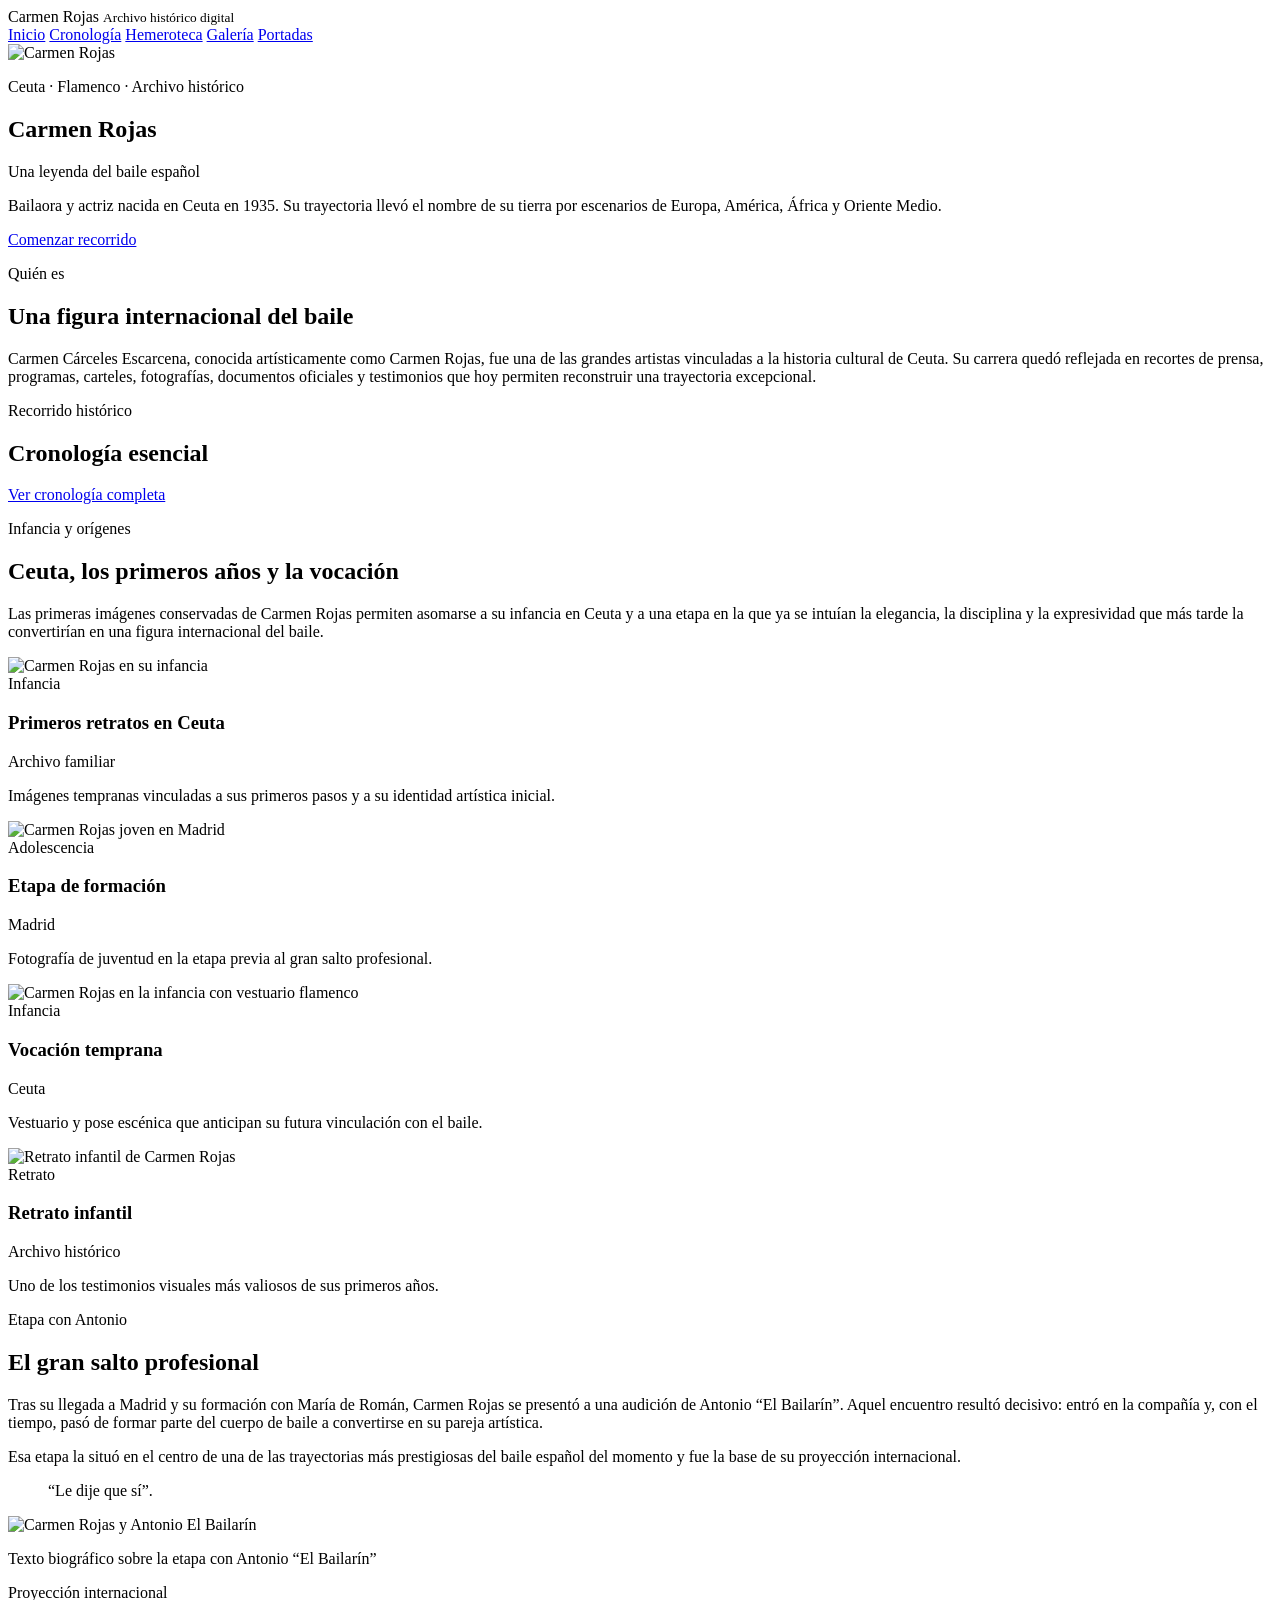
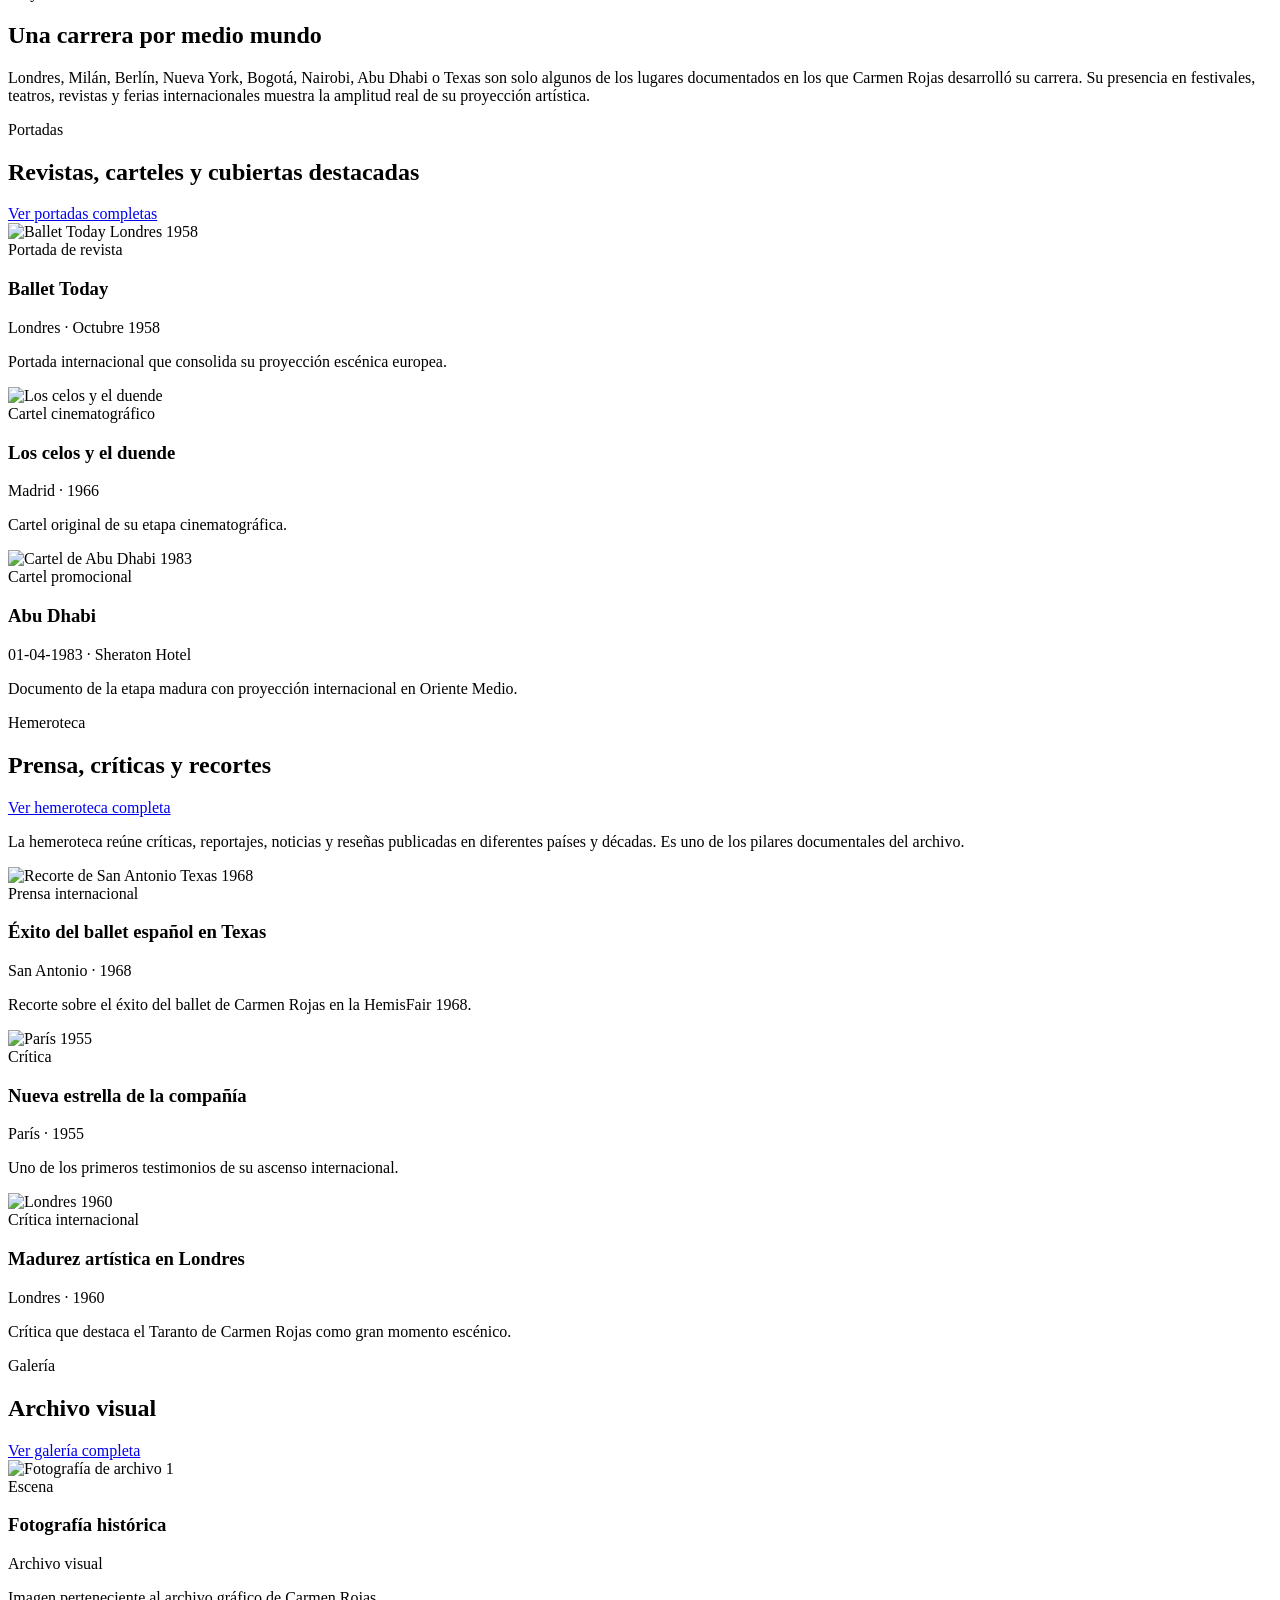
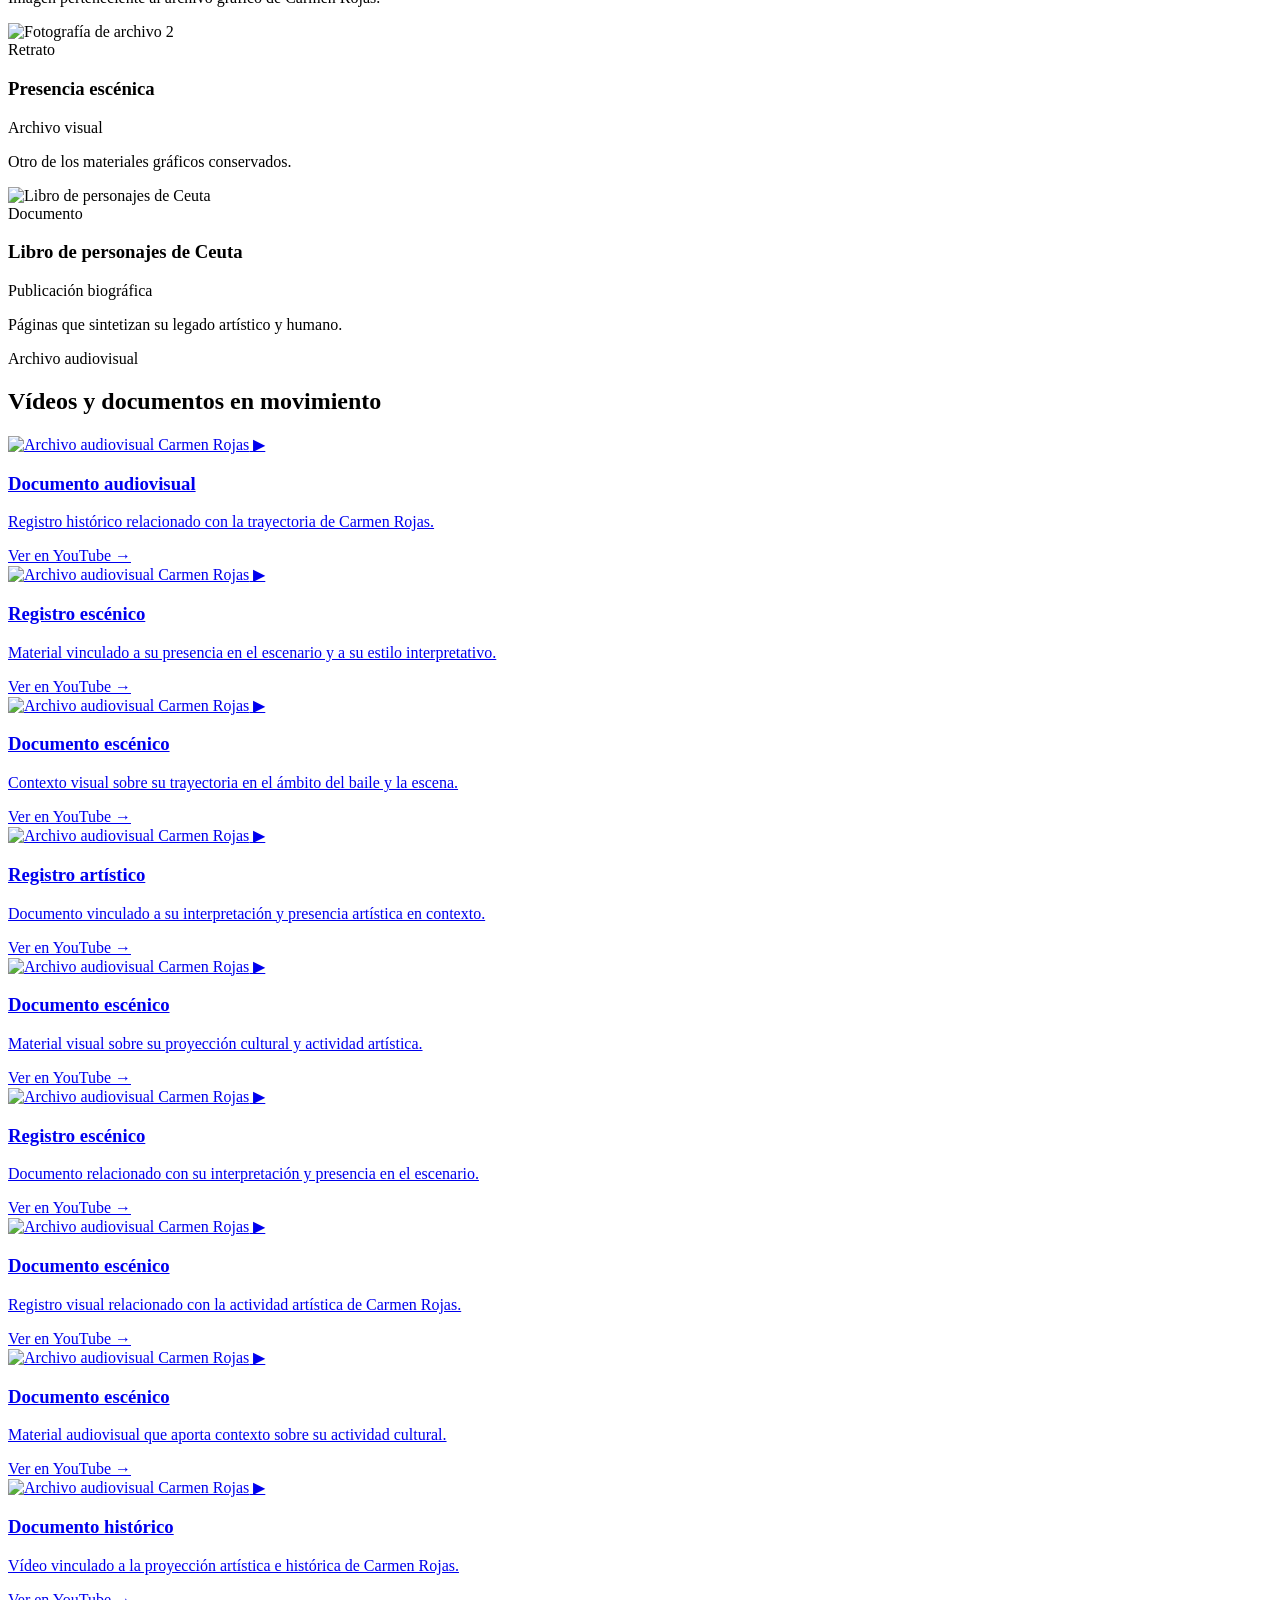
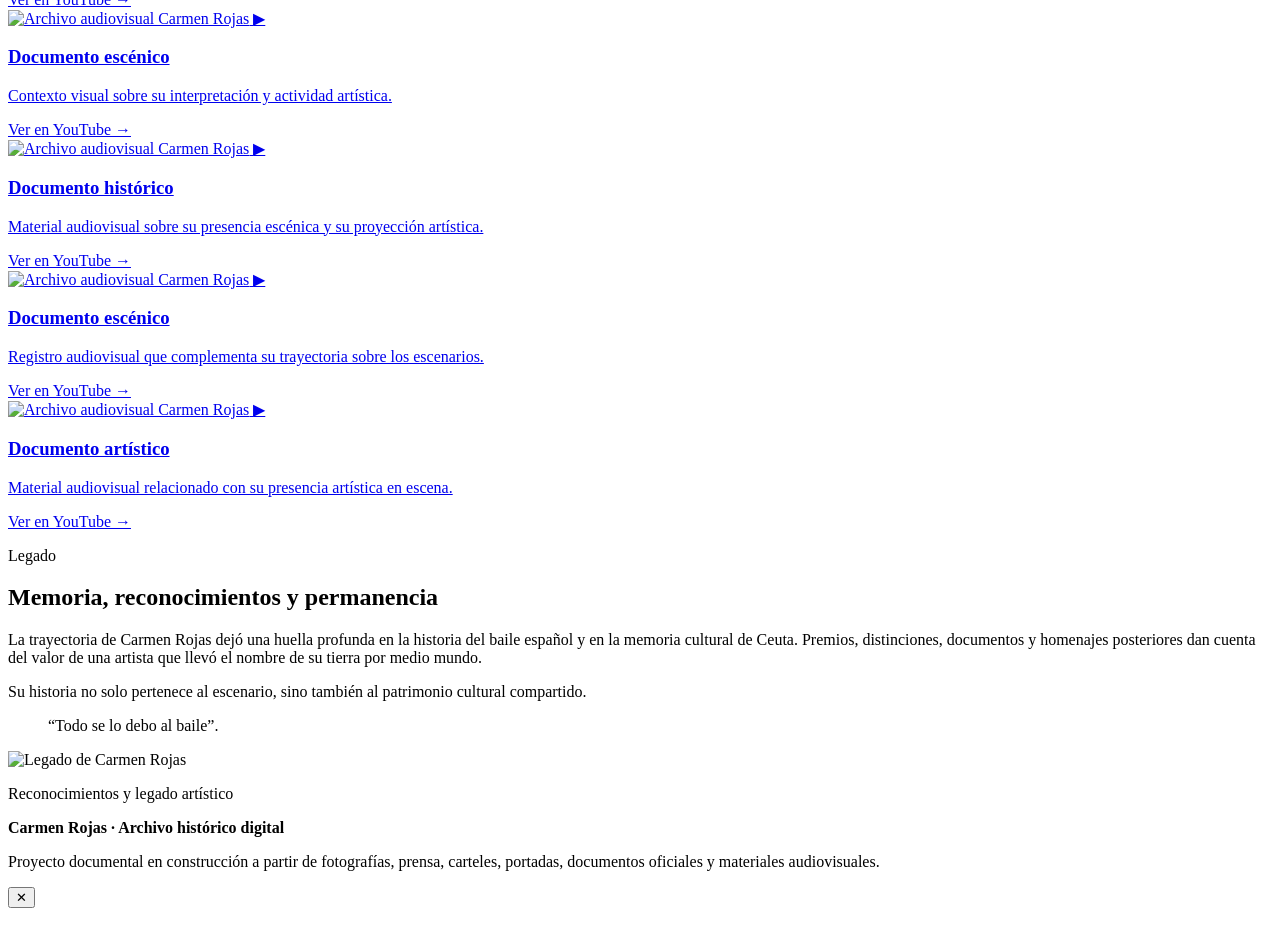
==== index.html @ 38654267 "Add files via upload" ====
<!DOCTYPE html>
<html lang="es">
<head>
  <meta charset="UTF-8" />
  <meta name="viewport" content="width=device-width, initial-scale=1.0" />
  <title>Carmen Rojas | Archivo histórico digital</title>
  <link rel="stylesheet" href="css/styles.css" />
</head>
<body>
  <header class="site-header">
    <div class="topbar">
      <div class="brand">
        Carmen Rojas
        <small>Archivo histórico digital</small>
      </div>

      <nav class="nav">
        <a href="index.html" class="active">Inicio</a>
        <a href="cronologia.html">Cronología</a>
        <a href="hemeroteca.html">Hemeroteca</a>
        <a href="galeria.html">Galería</a>
        <a href="portadas.html">Portadas</a>
      </nav>
    </div>

    <section class="hero">
      <div class="hero-overlay"></div>
      <img class="hero-bg" src="img/portada.jpg" alt="Carmen Rojas" />

      <div class="hero-content">
        <p class="eyebrow">Ceuta · Flamenco · Archivo histórico</p>
        <h1>Carmen Rojas</h1>
        <p class="hero-subtitle">Una leyenda del baile español</p>
        <p class="hero-description">
          Bailaora y actriz nacida en Ceuta en 1935. Su trayectoria llevó el nombre
          de su tierra por escenarios de Europa, América, África y Oriente Medio.
        </p>

        <a href="#introduccion" class="hero-button">Comenzar recorrido</a>
      </div>

      <div class="scroll-indicator">
        <span></span>
      </div>
    </section>
  </header>

  <main>
    <!-- INTRO -->
    <section id="introduccion" class="section reveal">
      <div class="section-narrow intro-center">
        <p class="section-tag">Quién es</p>
        <h2 class="section-title">Una figura internacional del baile</h2>
        <p class="lead">
          Carmen Cárceles Escarcena, conocida artísticamente como Carmen Rojas, fue
          una de las grandes artistas vinculadas a la historia cultural de Ceuta.
          Su carrera quedó reflejada en recortes de prensa, programas, carteles,
          fotografías, documentos oficiales y testimonios que hoy permiten reconstruir
          una trayectoria excepcional.
        </p>
      </div>
    </section>

    <!-- CRONOLOGÍA -->
    <section class="section reveal">
      <div class="section-header">
        <div>
          <p class="section-tag">Recorrido histórico</p>
          <h2 class="section-title">Cronología esencial</h2>
        </div>
        <a class="simple-link" href="cronologia.html">Ver cronología completa</a>
      </div>

      <div id="homeTimeline" class="timeline-home"></div>
    </section>

    <!-- INFANCIA Y ORÍGENES -->
    <section id="infancia" class="section reveal">
      <div class="section-header">
        <div>
          <p class="section-tag">Infancia y orígenes</p>
          <h2 class="section-title">Ceuta, los primeros años y la vocación</h2>
        </div>
      </div>

      <div class="section-narrow">
        <p class="lead">
          Las primeras imágenes conservadas de Carmen Rojas permiten asomarse a su infancia
          en Ceuta y a una etapa en la que ya se intuían la elegancia, la disciplina y la
          expresividad que más tarde la convertirían en una figura internacional del baile.
        </p>
      </div>

      <div class="gallery-grid childhood-grid">
        <article class="gallery-card">
          <div class="gallery-thumb">
            <img src="img/infancia/infancia1.jpg" alt="Carmen Rojas en su infancia" />
          </div>
          <div class="gallery-content">
            <span class="gallery-category">Infancia</span>
            <h3>Primeros retratos en Ceuta</h3>
            <div class="gallery-meta">Archivo familiar</div>
            <p>Imágenes tempranas vinculadas a sus primeros pasos y a su identidad artística inicial.</p>
          </div>
        </article>

        <article class="gallery-card">
          <div class="gallery-thumb">
            <img src="img/infancia/infancia2.jpg" alt="Carmen Rojas joven en Madrid" />
          </div>
          <div class="gallery-content">
            <span class="gallery-category">Adolescencia</span>
            <h3>Etapa de formación</h3>
            <div class="gallery-meta">Madrid</div>
            <p>Fotografía de juventud en la etapa previa al gran salto profesional.</p>
          </div>
        </article>

        <article class="gallery-card">
          <div class="gallery-thumb">
            <img src="img/infancia/infancia3.jpg" alt="Carmen Rojas en la infancia con vestuario flamenco" />
          </div>
          <div class="gallery-content">
            <span class="gallery-category">Infancia</span>
            <h3>Vocación temprana</h3>
            <div class="gallery-meta">Ceuta</div>
            <p>Vestuario y pose escénica que anticipan su futura vinculación con el baile.</p>
          </div>
        </article>

        <article class="gallery-card">
          <div class="gallery-thumb">
            <img src="img/infancia/infancia4.jpg" alt="Retrato infantil de Carmen Rojas" />
          </div>
          <div class="gallery-content">
            <span class="gallery-category">Retrato</span>
            <h3>Retrato infantil</h3>
            <div class="gallery-meta">Archivo histórico</div>
            <p>Uno de los testimonios visuales más valiosos de sus primeros años.</p>
          </div>
        </article>
      </div>
    </section>

    <!-- ETAPA CON ANTONIO -->
    <section id="antonio" class="section reveal">
      <div class="split-layout">
        <div class="text-panel">
          <p class="section-tag">Etapa con Antonio</p>
          <h2 class="section-title">El gran salto profesional</h2>
          <p>
            Tras su llegada a Madrid y su formación con María de Román, Carmen Rojas se presentó
            a una audición de Antonio “El Bailarín”. Aquel encuentro resultó decisivo: entró en la
            compañía y, con el tiempo, pasó de formar parte del cuerpo de baile a convertirse en su
            pareja artística.
          </p>
          <p>
            Esa etapa la situó en el centro de una de las trayectorias más prestigiosas del baile
            español del momento y fue la base de su proyección internacional.
          </p>

          <blockquote class="quote-block">
            “Le dije que sí”.
          </blockquote>
        </div>

        <div class="image-panel archive-frame">
          <img src="img/libro/libro-02.jpg" alt="Carmen Rojas y Antonio El Bailarín" />
          <p class="caption">Texto biográfico sobre la etapa con Antonio “El Bailarín”</p>
        </div>
      </div>
    </section>

    <!-- PROYECCIÓN INTERNACIONAL -->
    <section id="internacional" class="section reveal">
      <div class="section-header">
        <div>
          <p class="section-tag">Proyección internacional</p>
          <h2 class="section-title">Una carrera por medio mundo</h2>
        </div>
      </div>

      <div class="section-narrow">
        <p class="lead">
          Londres, Milán, Berlín, Nueva York, Bogotá, Nairobi, Abu Dhabi o Texas son solo algunos
          de los lugares documentados en los que Carmen Rojas desarrolló su carrera. Su presencia
          en festivales, teatros, revistas y ferias internacionales muestra la amplitud real de su
          proyección artística.
        </p>
      </div>

      <div id="homeArchiveGrid" class="archive-grid"></div>
    </section>

    <!-- PORTADAS -->
    <section id="portadas" class="section reveal">
      <div class="section-header">
        <div>
          <p class="section-tag">Portadas</p>
          <h2 class="section-title">Revistas, carteles y cubiertas destacadas</h2>
        </div>
        <a class="simple-link" href="portadas.html">Ver portadas completas</a>
      </div>

      <div class="covers-grid">
        <article class="cover-card">
          <div class="cover-image-wrap">
            <img src="img/portadas/londres-ballet-today-1958.jpg" alt="Ballet Today Londres 1958" />
          </div>
          <div class="cover-content">
            <span class="cover-kicker">Portada de revista</span>
            <h3>Ballet Today</h3>
            <div class="cover-meta">Londres · Octubre 1958</div>
            <p>Portada internacional que consolida su proyección escénica europea.</p>
          </div>
        </article>

        <article class="cover-card">
          <div class="cover-image-wrap">
            <img src="img/portadas/celos-duende-1966.jpg" alt="Los celos y el duende" />
          </div>
          <div class="cover-content">
            <span class="cover-kicker">Cartel cinematográfico</span>
            <h3>Los celos y el duende</h3>
            <div class="cover-meta">Madrid · 1966</div>
            <p>Cartel original de su etapa cinematográfica.</p>
          </div>
        </article>

        <article class="cover-card">
          <div class="cover-image-wrap">
            <img src="img/portadas/abu-dhabi-1983.jpg" alt="Cartel de Abu Dhabi 1983" />
          </div>
          <div class="cover-content">
            <span class="cover-kicker">Cartel promocional</span>
            <h3>Abu Dhabi</h3>
            <div class="cover-meta">01-04-1983 · Sheraton Hotel</div>
            <p>Documento de la etapa madura con proyección internacional en Oriente Medio.</p>
          </div>
        </article>
      </div>
    </section>

    <!-- HEMEROTECA -->
    <section id="hemeroteca" class="section reveal">
      <div class="section-header">
        <div>
          <p class="section-tag">Hemeroteca</p>
          <h2 class="section-title">Prensa, críticas y recortes</h2>
        </div>
        <a class="simple-link" href="hemeroteca.html">Ver hemeroteca completa</a>
      </div>

      <div class="section-narrow">
        <p class="lead">
          La hemeroteca reúne críticas, reportajes, noticias y reseñas publicadas en diferentes
          países y décadas. Es uno de los pilares documentales del archivo.
        </p>
      </div>

      <div class="archive-grid">
        <article class="archive-card">
          <div class="archive-thumb">
            <img src="img/prensa/san-antonio-texas-1968.jpg" alt="Recorte de San Antonio Texas 1968" />
          </div>
          <div class="archive-content">
            <span class="archive-type">Prensa internacional</span>
            <h3>Éxito del ballet español en Texas</h3>
            <div class="archive-meta">San Antonio · 1968</div>
            <p>Recorte sobre el éxito del ballet de Carmen Rojas en la HemisFair 1968.</p>
          </div>
        </article>

        <article class="archive-card">
          <div class="archive-thumb">
            <img src="img/recortes/paris-1955.jpg" alt="París 1955" />
          </div>
          <div class="archive-content">
            <span class="archive-type">Crítica</span>
            <h3>Nueva estrella de la compañía</h3>
            <div class="archive-meta">París · 1955</div>
            <p>Uno de los primeros testimonios de su ascenso internacional.</p>
          </div>
        </article>

        <article class="archive-card">
          <div class="archive-thumb">
            <img src="img/recortes/londres-1960.jpg" alt="Londres 1960" />
          </div>
          <div class="archive-content">
            <span class="archive-type">Crítica internacional</span>
            <h3>Madurez artística en Londres</h3>
            <div class="archive-meta">Londres · 1960</div>
            <p>Crítica que destaca el Taranto de Carmen Rojas como gran momento escénico.</p>
          </div>
        </article>
      </div>
    </section>

    <!-- GALERÍA -->
    <section id="galeria" class="section reveal">
      <div class="section-header">
        <div>
          <p class="section-tag">Galería</p>
          <h2 class="section-title">Archivo visual</h2>
        </div>
        <a class="simple-link" href="galeria.html">Ver galería completa</a>
      </div>

      <div class="gallery-grid">
        <article class="gallery-card">
          <div class="gallery-thumb">
            <img src="img/fotos/foto1.jpg" alt="Fotografía de archivo 1" />
          </div>
          <div class="gallery-content">
            <span class="gallery-category">Escena</span>
            <h3>Fotografía histórica</h3>
            <div class="gallery-meta">Archivo visual</div>
            <p>Imagen perteneciente al archivo gráfico de Carmen Rojas.</p>
          </div>
        </article>

        <article class="gallery-card">
          <div class="gallery-thumb">
            <img src="img/fotos/foto2.jpg" alt="Fotografía de archivo 2" />
          </div>
          <div class="gallery-content">
            <span class="gallery-category">Retrato</span>
            <h3>Presencia escénica</h3>
            <div class="gallery-meta">Archivo visual</div>
            <p>Otro de los materiales gráficos conservados.</p>
          </div>
        </article>

        <article class="gallery-card">
          <div class="gallery-thumb">
            <img src="img/libro/libro-01.jpg" alt="Libro de personajes de Ceuta" />
          </div>
          <div class="gallery-content">
            <span class="gallery-category">Documento</span>
            <h3>Libro de personajes de Ceuta</h3>
            <div class="gallery-meta">Publicación biográfica</div>
            <p>Páginas que sintetizan su legado artístico y humano.</p>
          </div>
        </article>
      </div>
    </section>

    <!-- ARCHIVO AUDIOVISUAL -->
    <section id="audiovisual" class="video-section reveal">
      <div class="section-header video-header">
        <div>
          <p class="section-tag light">Archivo audiovisual</p>
          <h2 class="section-title light">Vídeos y documentos en movimiento</h2>
        </div>
      </div>

      <div class="video-grid">
        <a href="https://youtu.be/_cnVaCyvXAk" target="_blank" class="video-link">
          <div class="video-thumb">
            <img src="https://img.youtube.com/vi/_cnVaCyvXAk/hqdefault.jpg" alt="Archivo audiovisual Carmen Rojas">
            <span class="play">▶</span>
          </div>
          <div class="video-info">
            <h3>Documento audiovisual</h3>
            <p>Registro histórico relacionado con la trayectoria de Carmen Rojas.</p>
            <span class="source">Ver en YouTube →</span>
          </div>
        </a>

        <a href="https://youtu.be/t7AGZFLwGDc" target="_blank" class="video-link">
          <div class="video-thumb">
            <img src="https://img.youtube.com/vi/t7AGZFLwGDc/hqdefault.jpg" alt="Archivo audiovisual Carmen Rojas">
            <span class="play">▶</span>
          </div>
          <div class="video-info">
            <h3>Registro escénico</h3>
            <p>Material vinculado a su presencia en el escenario y a su estilo interpretativo.</p>
            <span class="source">Ver en YouTube →</span>
          </div>
        </a>

        <a href="https://youtu.be/E5sK5vhjmOw" target="_blank" class="video-link">
          <div class="video-thumb">
            <img src="https://img.youtube.com/vi/E5sK5vhjmOw/hqdefault.jpg" alt="Archivo audiovisual Carmen Rojas">
            <span class="play">▶</span>
          </div>
          <div class="video-info">
            <h3>Documento escénico</h3>
            <p>Contexto visual sobre su trayectoria en el ámbito del baile y la escena.</p>
            <span class="source">Ver en YouTube →</span>
          </div>
        </a>

        <a href="https://youtu.be/Ydk8VgCf2Xg" target="_blank" class="video-link">
          <div class="video-thumb">
            <img src="https://img.youtube.com/vi/Ydk8VgCf2Xg/hqdefault.jpg" alt="Archivo audiovisual Carmen Rojas">
            <span class="play">▶</span>
          </div>
          <div class="video-info">
            <h3>Registro artístico</h3>
            <p>Documento vinculado a su interpretación y presencia artística en contexto.</p>
            <span class="source">Ver en YouTube →</span>
          </div>
        </a>

        <a href="https://youtu.be/cCCa6bbnxoI" target="_blank" class="video-link">
          <div class="video-thumb">
            <img src="https://img.youtube.com/vi/cCCa6bbnxoI/hqdefault.jpg" alt="Archivo audiovisual Carmen Rojas">
            <span class="play">▶</span>
          </div>
          <div class="video-info">
            <h3>Documento escénico</h3>
            <p>Material visual sobre su proyección cultural y actividad artística.</p>
            <span class="source">Ver en YouTube →</span>
          </div>
        </a>

        <a href="https://youtu.be/TMuK9d2xfFY" target="_blank" class="video-link">
          <div class="video-thumb">
            <img src="https://img.youtube.com/vi/TMuK9d2xfFY/hqdefault.jpg" alt="Archivo audiovisual Carmen Rojas">
            <span class="play">▶</span>
          </div>
          <div class="video-info">
            <h3>Registro escénico</h3>
            <p>Documento relacionado con su interpretación y presencia en el escenario.</p>
            <span class="source">Ver en YouTube →</span>
          </div>
        </a>

        <a href="https://youtu.be/9Sg1gOwDifU" target="_blank" class="video-link">
          <div class="video-thumb">
            <img src="https://img.youtube.com/vi/9Sg1gOwDifU/hqdefault.jpg" alt="Archivo audiovisual Carmen Rojas">
            <span class="play">▶</span>
          </div>
          <div class="video-info">
            <h3>Documento escénico</h3>
            <p>Registro visual relacionado con la actividad artística de Carmen Rojas.</p>
            <span class="source">Ver en YouTube →</span>
          </div>
        </a>

        <a href="https://youtu.be/277-HGEXNzE" target="_blank" class="video-link">
          <div class="video-thumb">
            <img src="https://img.youtube.com/vi/277-HGEXNzE/hqdefault.jpg" alt="Archivo audiovisual Carmen Rojas">
            <span class="play">▶</span>
          </div>
          <div class="video-info">
            <h3>Documento escénico</h3>
            <p>Material audiovisual que aporta contexto sobre su actividad cultural.</p>
            <span class="source">Ver en YouTube →</span>
          </div>
        </a>

        <a href="https://youtu.be/etLzOL5rRoc" target="_blank" class="video-link">
          <div class="video-thumb">
            <img src="https://img.youtube.com/vi/etLzOL5rRoc/hqdefault.jpg" alt="Archivo audiovisual Carmen Rojas">
            <span class="play">▶</span>
          </div>
          <div class="video-info">
            <h3>Documento histórico</h3>
            <p>Vídeo vinculado a la proyección artística e histórica de Carmen Rojas.</p>
            <span class="source">Ver en YouTube →</span>
          </div>
        </a>

        <a href="https://youtu.be/yZqkJXLyko0" target="_blank" class="video-link">
          <div class="video-thumb">
            <img src="https://img.youtube.com/vi/yZqkJXLyko0/hqdefault.jpg" alt="Archivo audiovisual Carmen Rojas">
            <span class="play">▶</span>
          </div>
          <div class="video-info">
            <h3>Documento escénico</h3>
            <p>Contexto visual sobre su interpretación y actividad artística.</p>
            <span class="source">Ver en YouTube →</span>
          </div>
        </a>

        <a href="https://youtu.be/lppNcNt99vw" target="_blank" class="video-link">
          <div class="video-thumb">
            <img src="https://img.youtube.com/vi/lppNcNt99vw/hqdefault.jpg" alt="Archivo audiovisual Carmen Rojas">
            <span class="play">▶</span>
          </div>
          <div class="video-info">
            <h3>Documento histórico</h3>
            <p>Material audiovisual sobre su presencia escénica y su proyección artística.</p>
            <span class="source">Ver en YouTube →</span>
          </div>
        </a>

        <a href="https://youtu.be/Aqd9EaH1jd0" target="_blank" class="video-link">
          <div class="video-thumb">
            <img src="https://img.youtube.com/vi/Aqd9EaH1jd0/hqdefault.jpg" alt="Archivo audiovisual Carmen Rojas">
            <span class="play">▶</span>
          </div>
          <div class="video-info">
            <h3>Documento escénico</h3>
            <p>Registro audiovisual que complementa su trayectoria sobre los escenarios.</p>
            <span class="source">Ver en YouTube →</span>
          </div>
        </a>

        <a href="https://youtu.be/wNfFL3EuQMs" target="_blank" class="video-link">
          <div class="video-thumb">
            <img src="https://img.youtube.com/vi/wNfFL3EuQMs/hqdefault.jpg" alt="Archivo audiovisual Carmen Rojas">
            <span class="play">▶</span>
          </div>
          <div class="video-info">
            <h3>Documento artístico</h3>
            <p>Material audiovisual relacionado con su presencia artística en escena.</p>
            <span class="source">Ver en YouTube →</span>
          </div>
        </a>
      </div>
    </section>

    <!-- LEGADO -->
    <section id="legado" class="section reveal">
      <div class="split-layout">
        <div class="text-panel">
          <p class="section-tag">Legado</p>
          <h2 class="section-title">Memoria, reconocimientos y permanencia</h2>
          <p>
            La trayectoria de Carmen Rojas dejó una huella profunda en la historia del baile español
            y en la memoria cultural de Ceuta. Premios, distinciones, documentos y homenajes posteriores
            dan cuenta del valor de una artista que llevó el nombre de su tierra por medio mundo.
          </p>
          <p>
            Su historia no solo pertenece al escenario, sino también al patrimonio cultural compartido.
          </p>

          <blockquote class="quote-block">
            “Todo se lo debo al baile”.
          </blockquote>
        </div>

        <div class="image-panel archive-frame">
          <img src="img/libro/libro-04.jpg" alt="Legado de Carmen Rojas" />
          <p class="caption">Reconocimientos y legado artístico</p>
        </div>
      </div>
    </section>
  </main>

  <footer class="site-footer">
    <div class="inner">
      <p><strong>Carmen Rojas · Archivo histórico digital</strong></p>
      <p>
        Proyecto documental en construcción a partir de fotografías, prensa, carteles,
        portadas, documentos oficiales y materiales audiovisuales.
      </p>
    </div>
  </footer>

  <div id="archiveModal" class="modal" aria-hidden="true">
    <button id="modalClose" class="modal-close" aria-label="Cerrar">✕</button>
    <div class="modal-panel">
      <div class="modal-image">
        <img id="modalImg" src="" alt="" />
      </div>
      <div class="modal-info">
        <span id="modalType" class="archive-type"></span>
        <h3 id="modalTitle"></h3>
        <div id="modalMeta" class="meta"></div>
        <p id="modalSummary"></p>
        <p id="modalText"></p>
      </div>
    </div>
  </div>

  <script src="js/data.js"></script>
  <script src="js/main.js"></script>
</body>
</html>
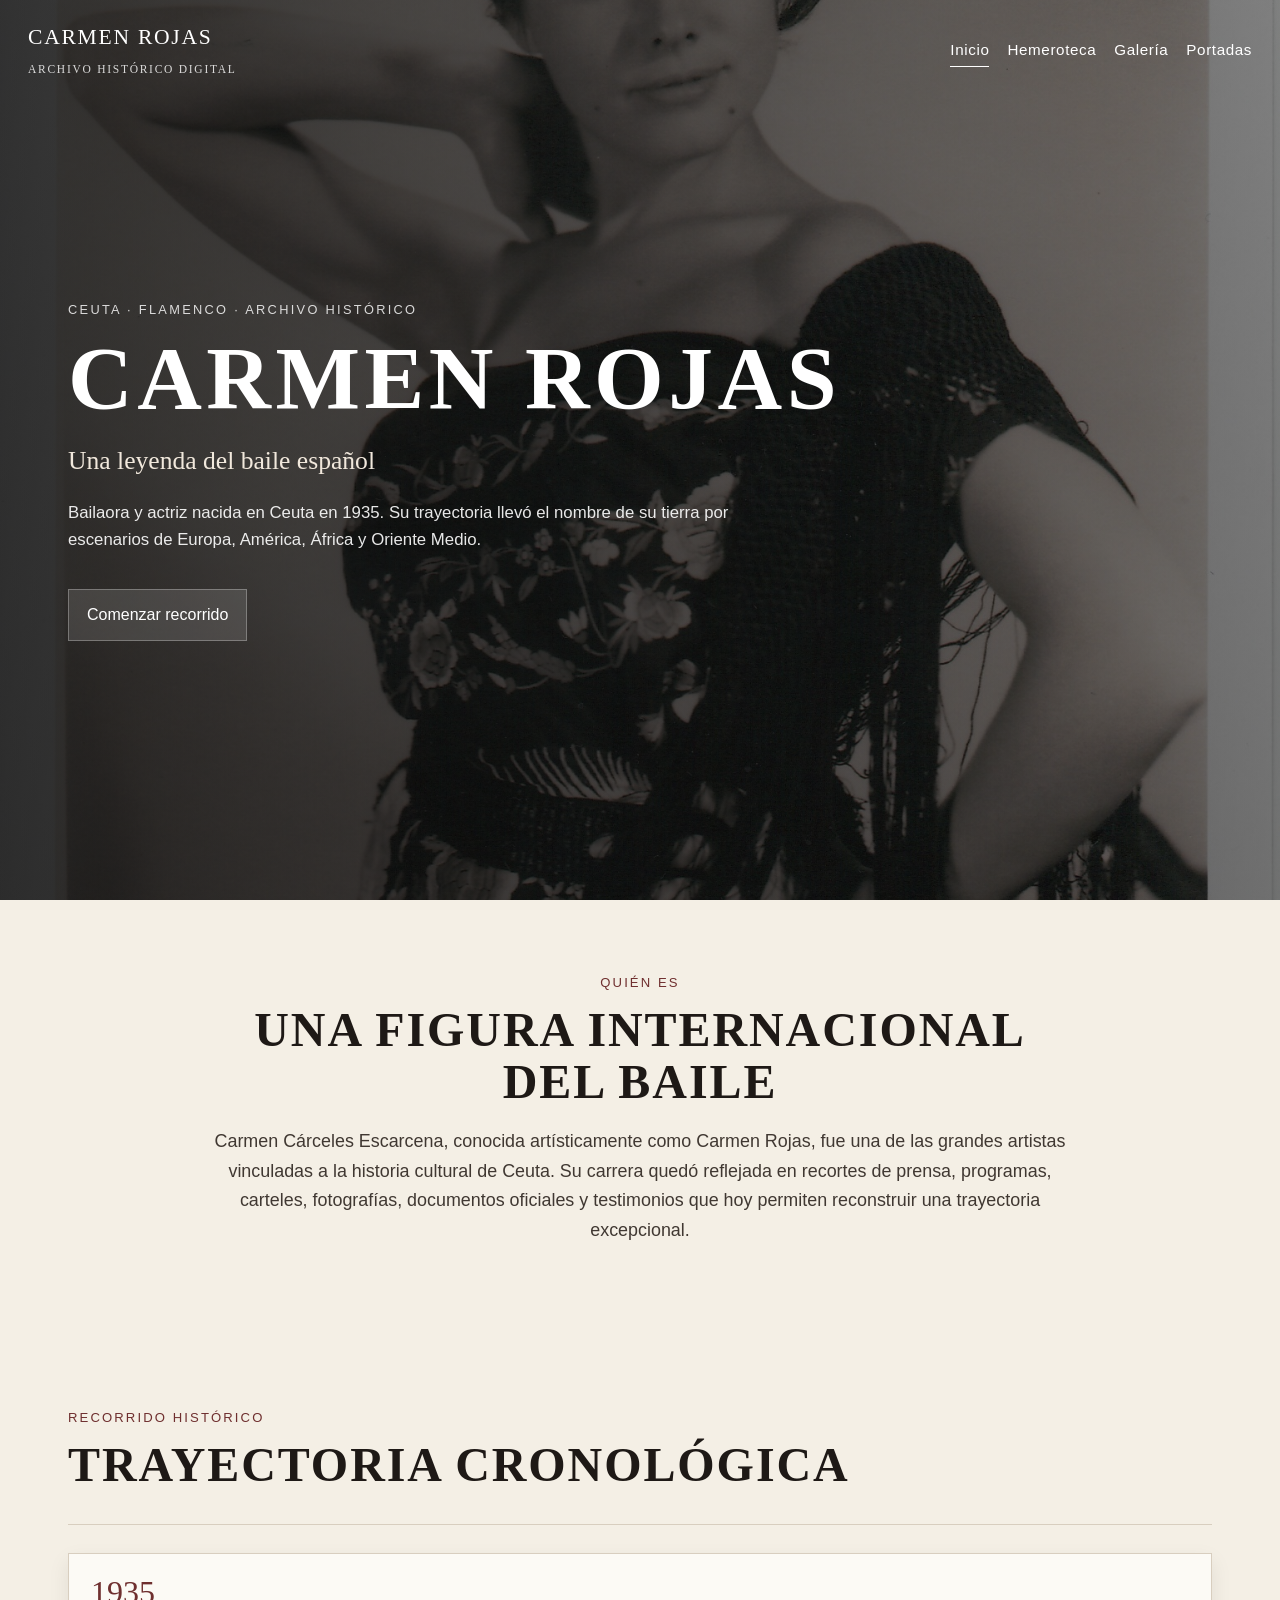
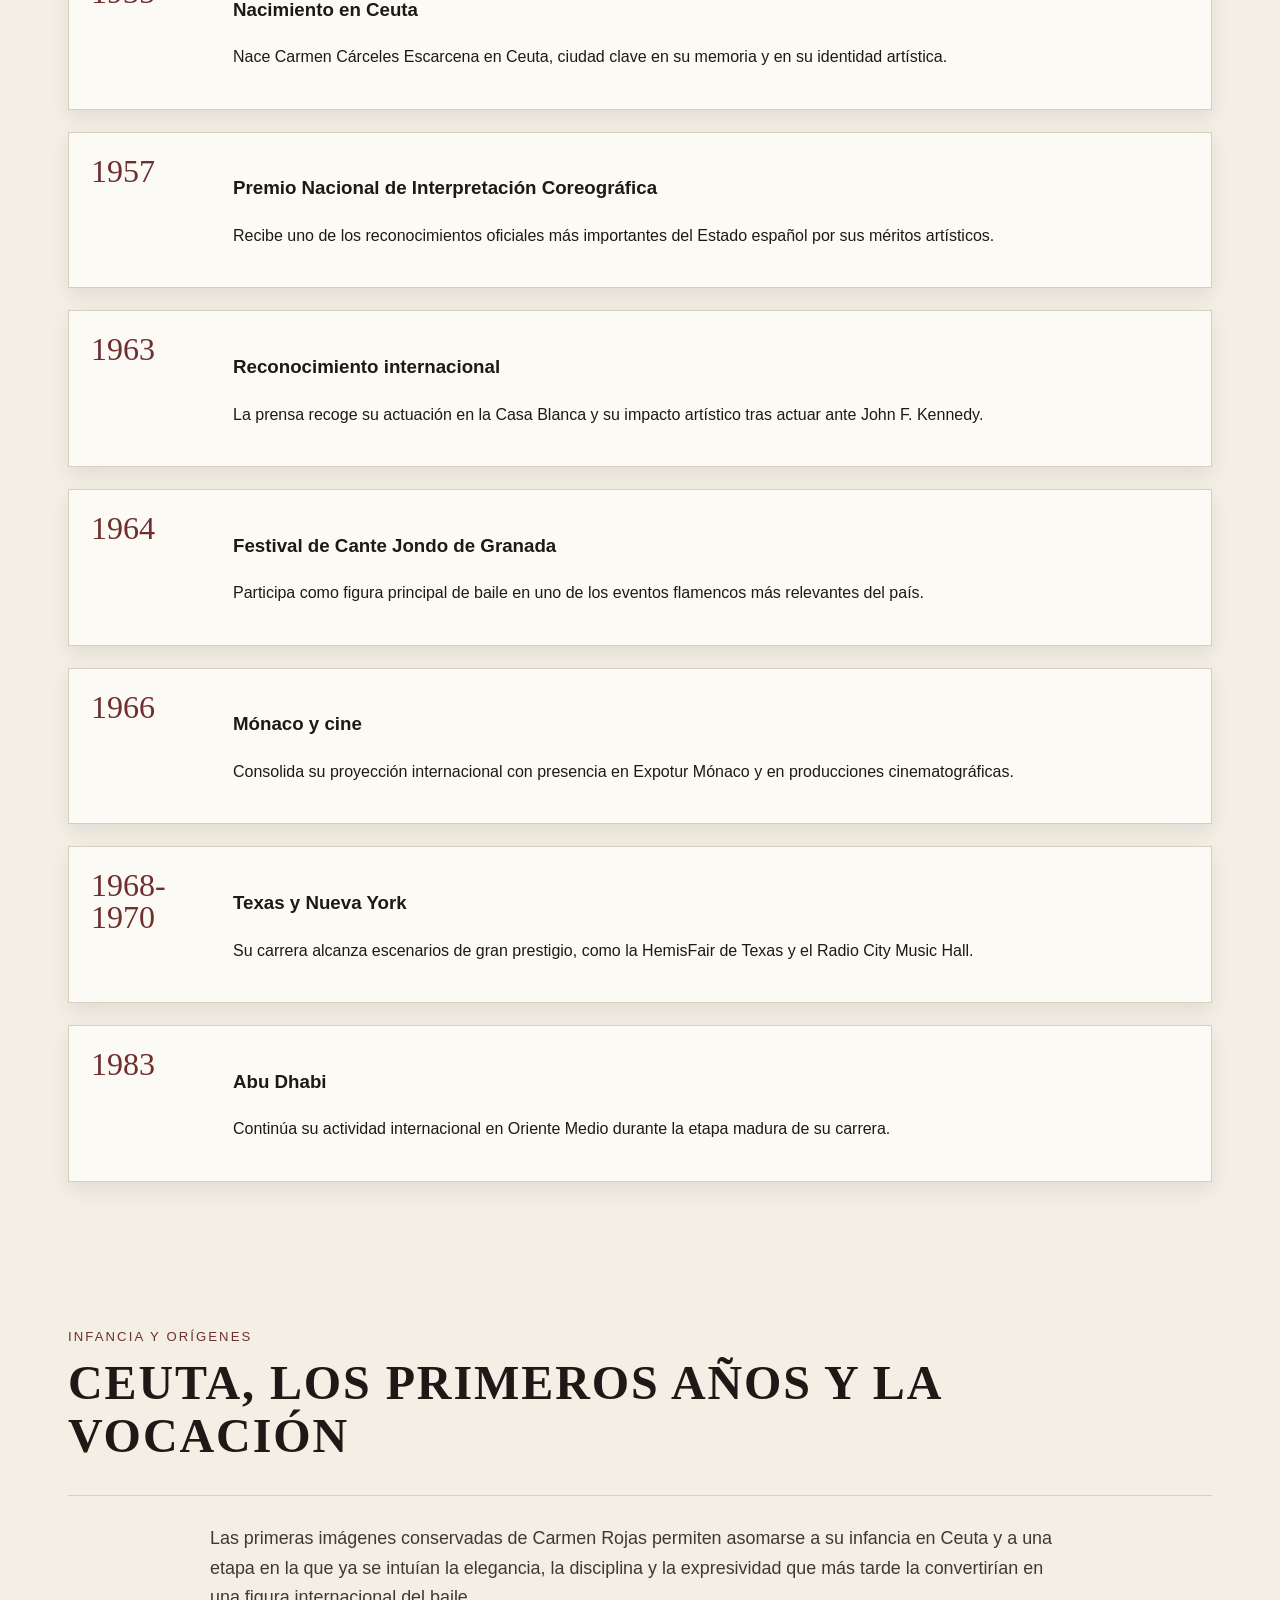
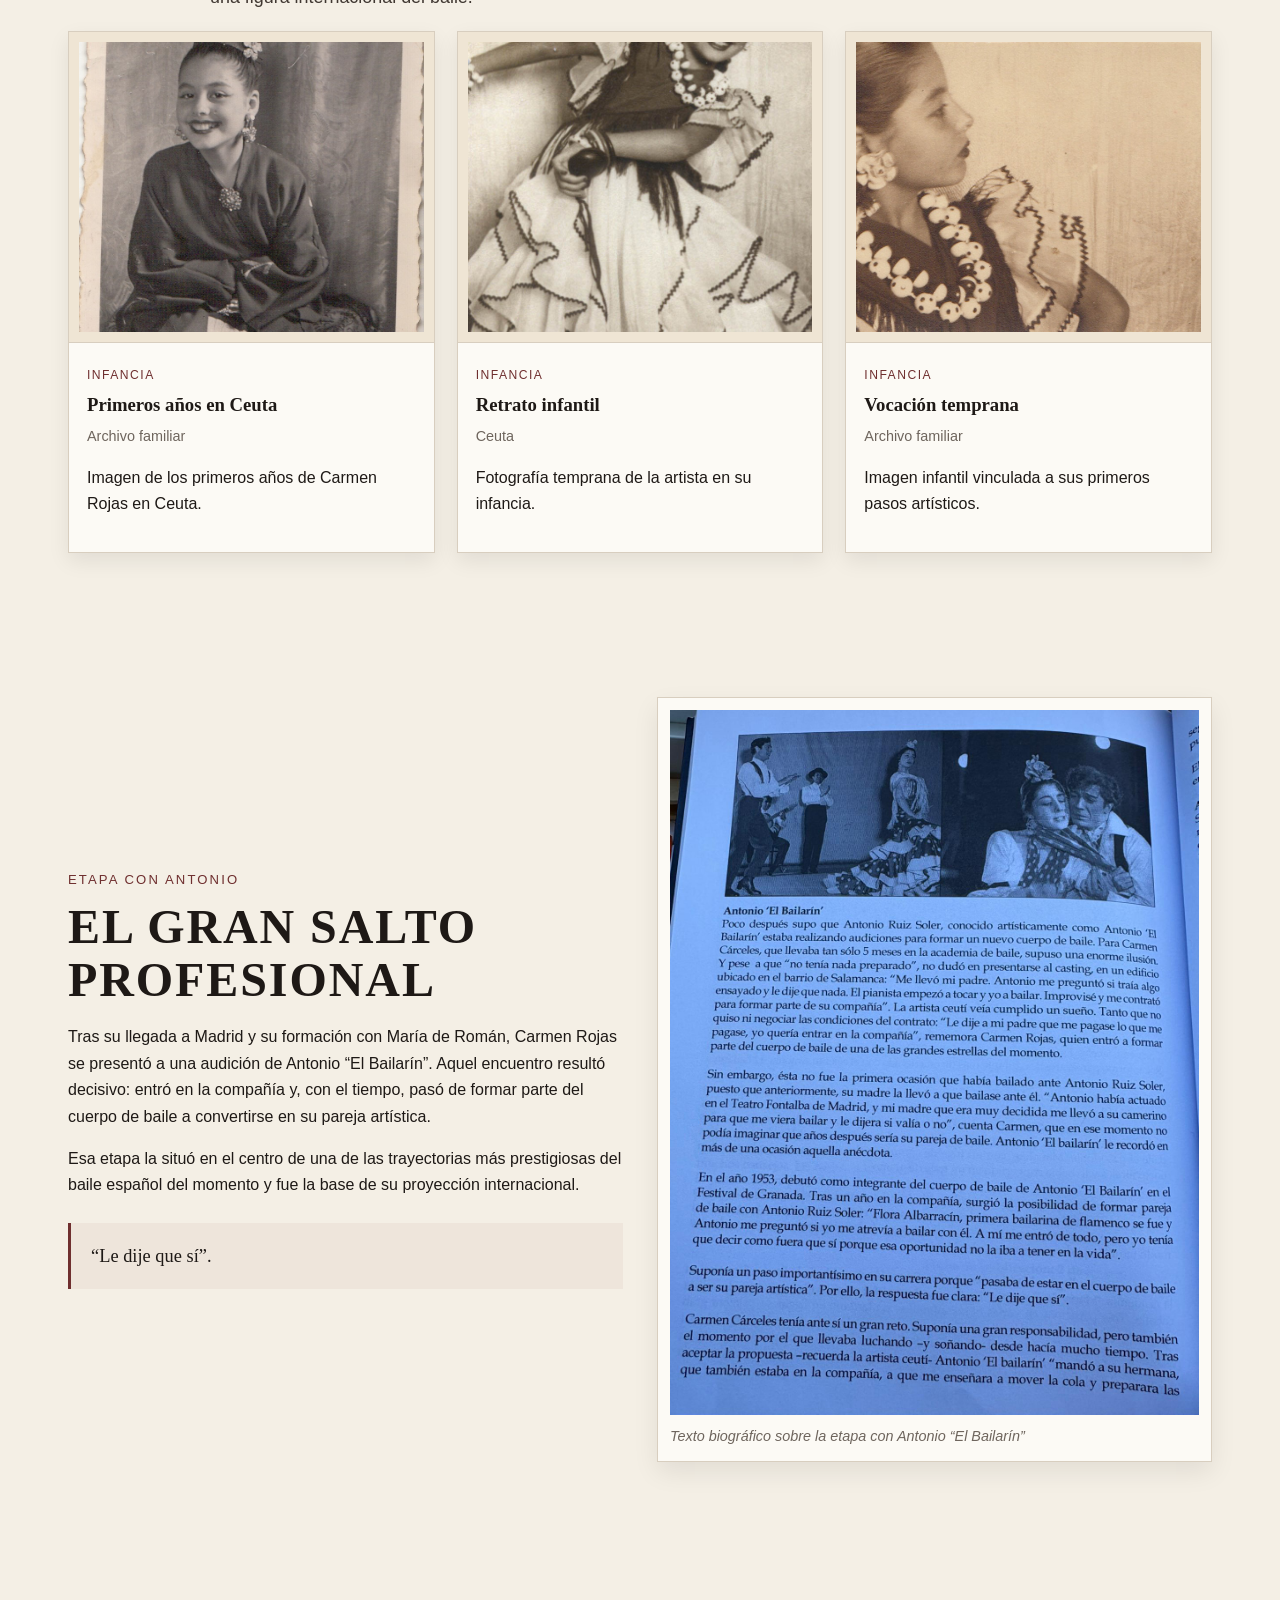
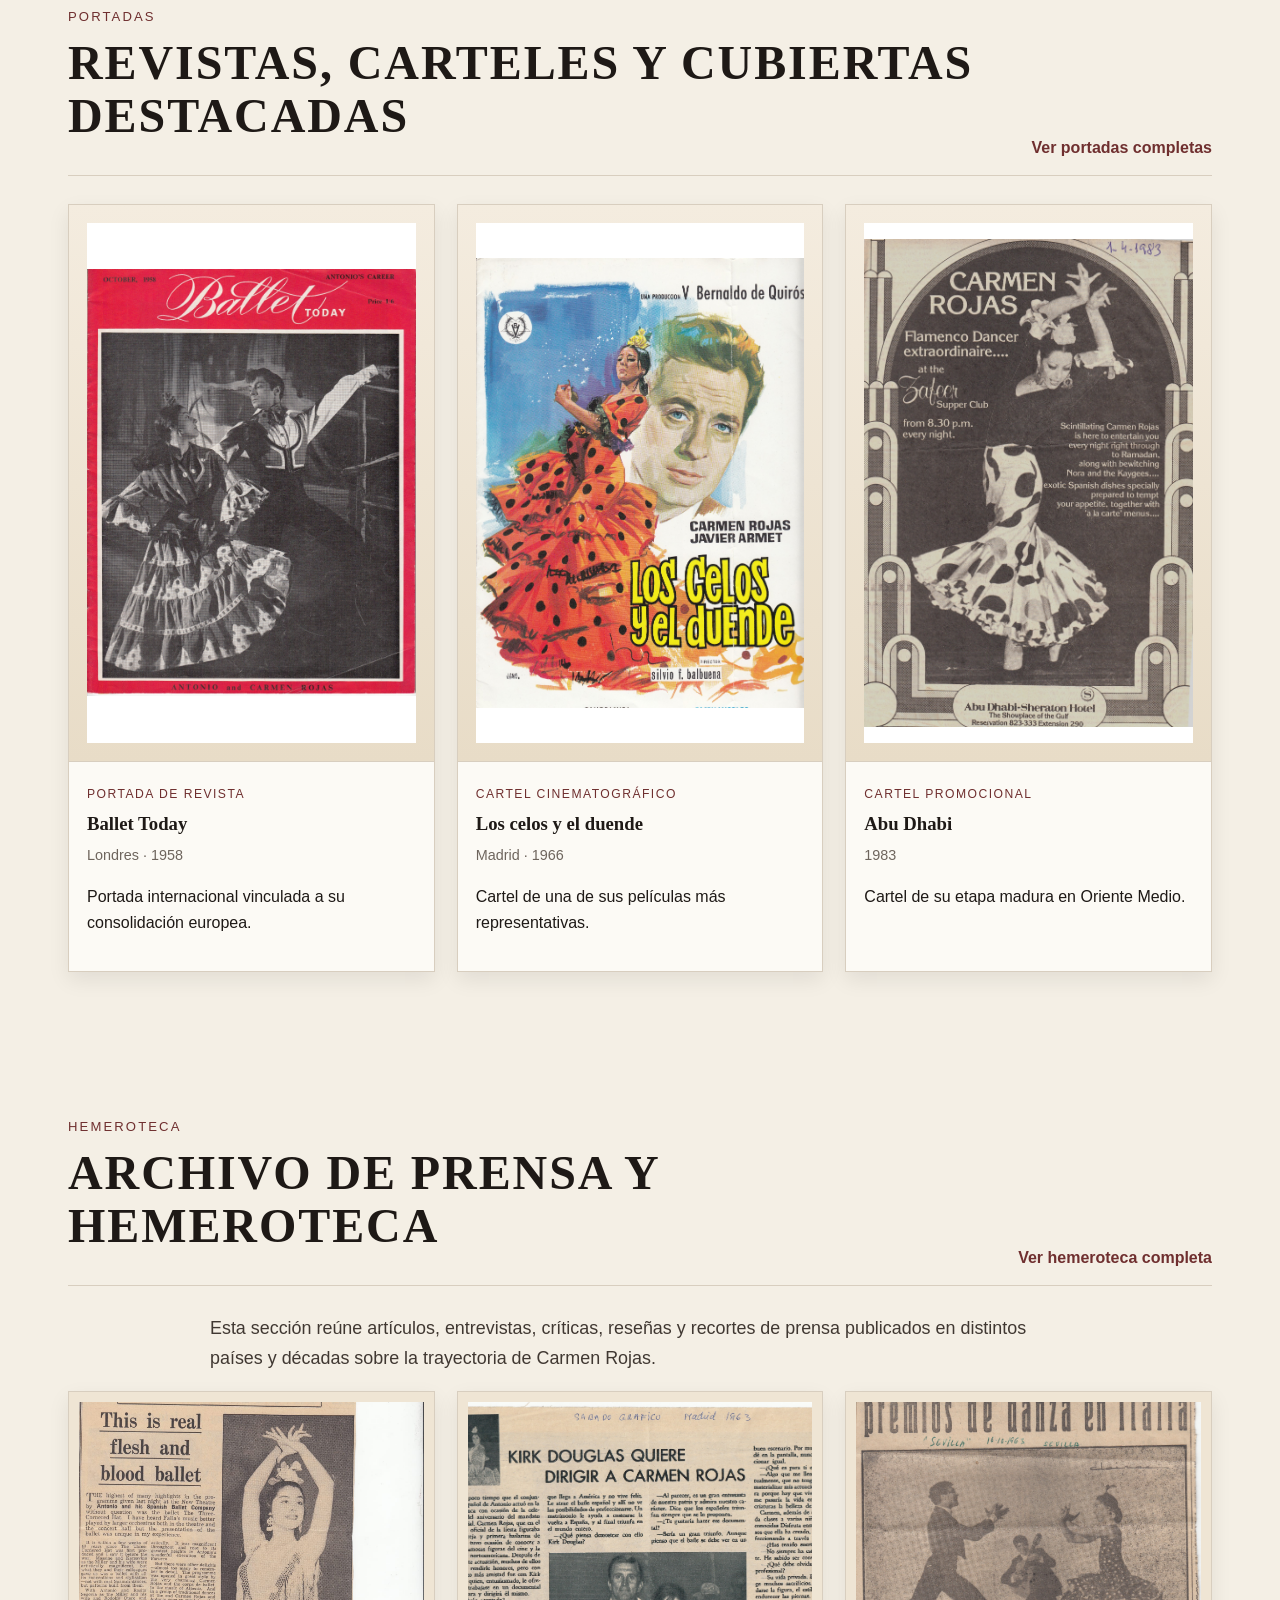
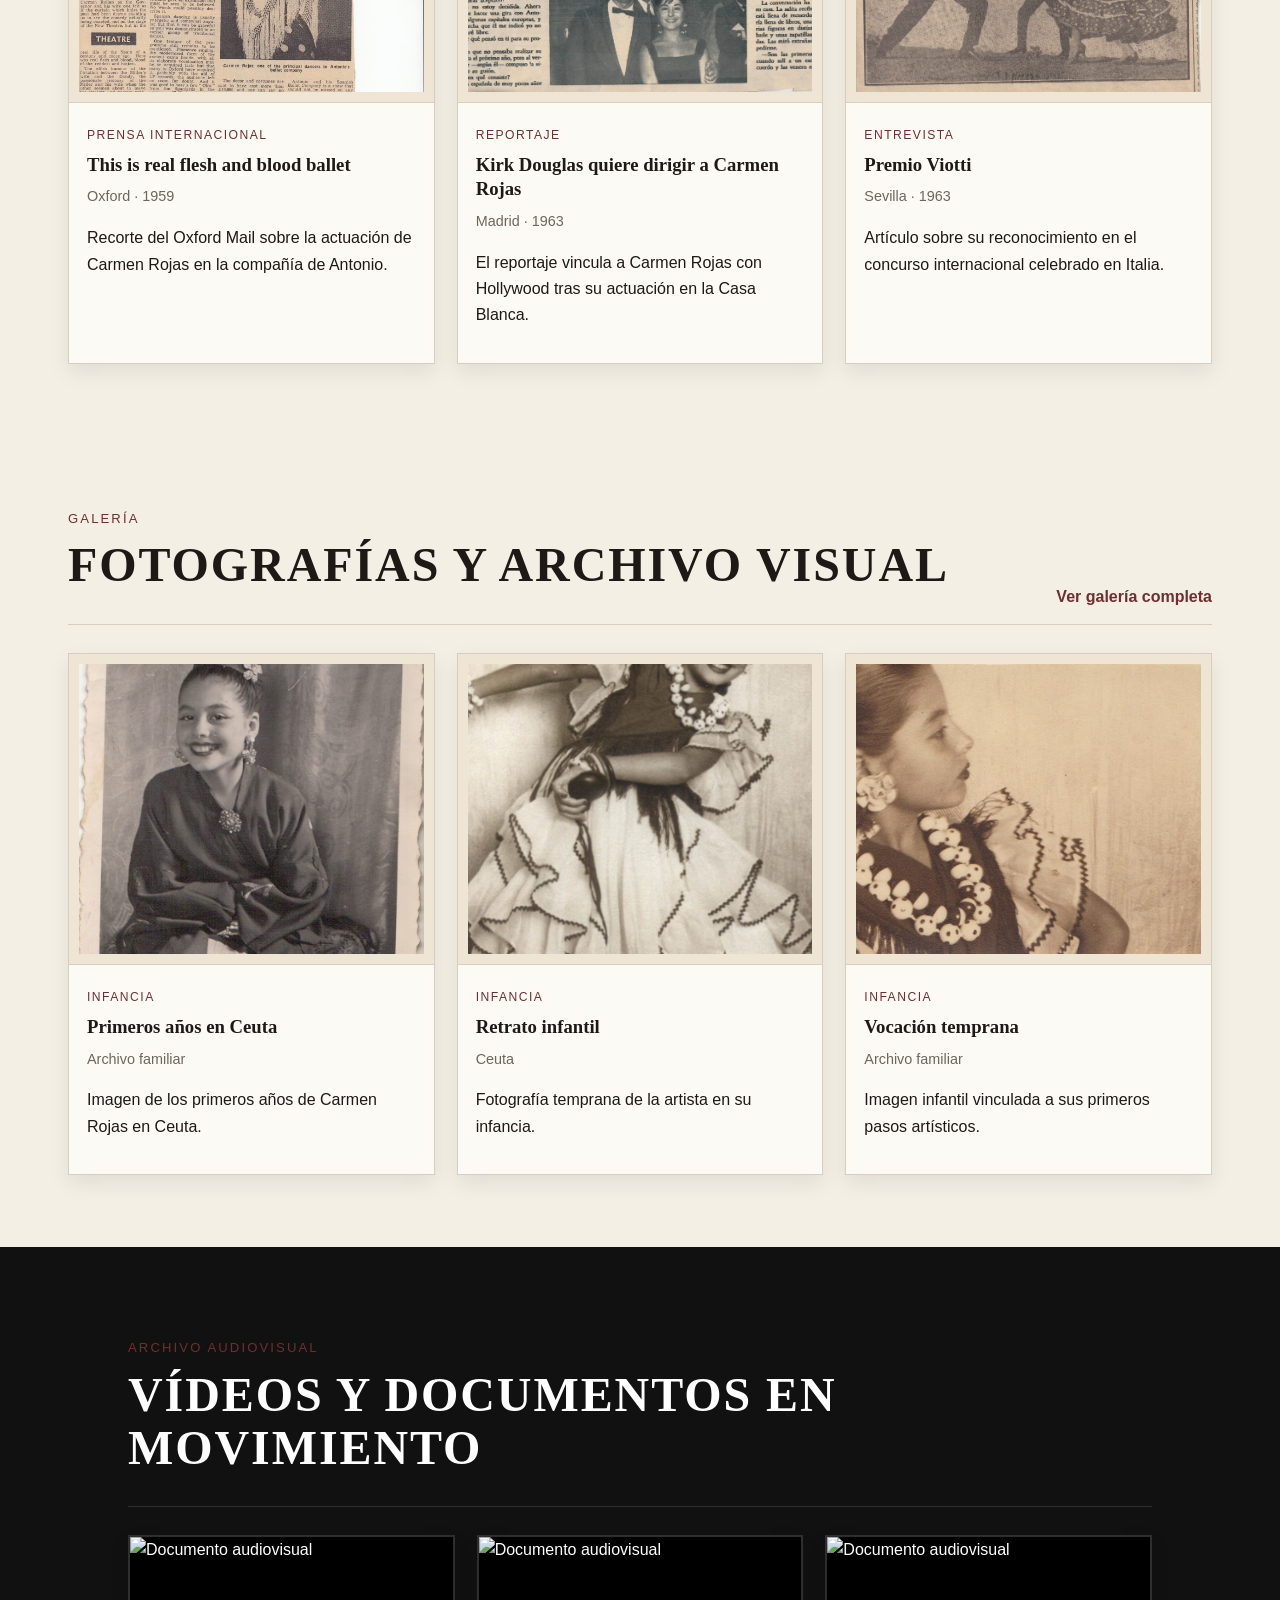
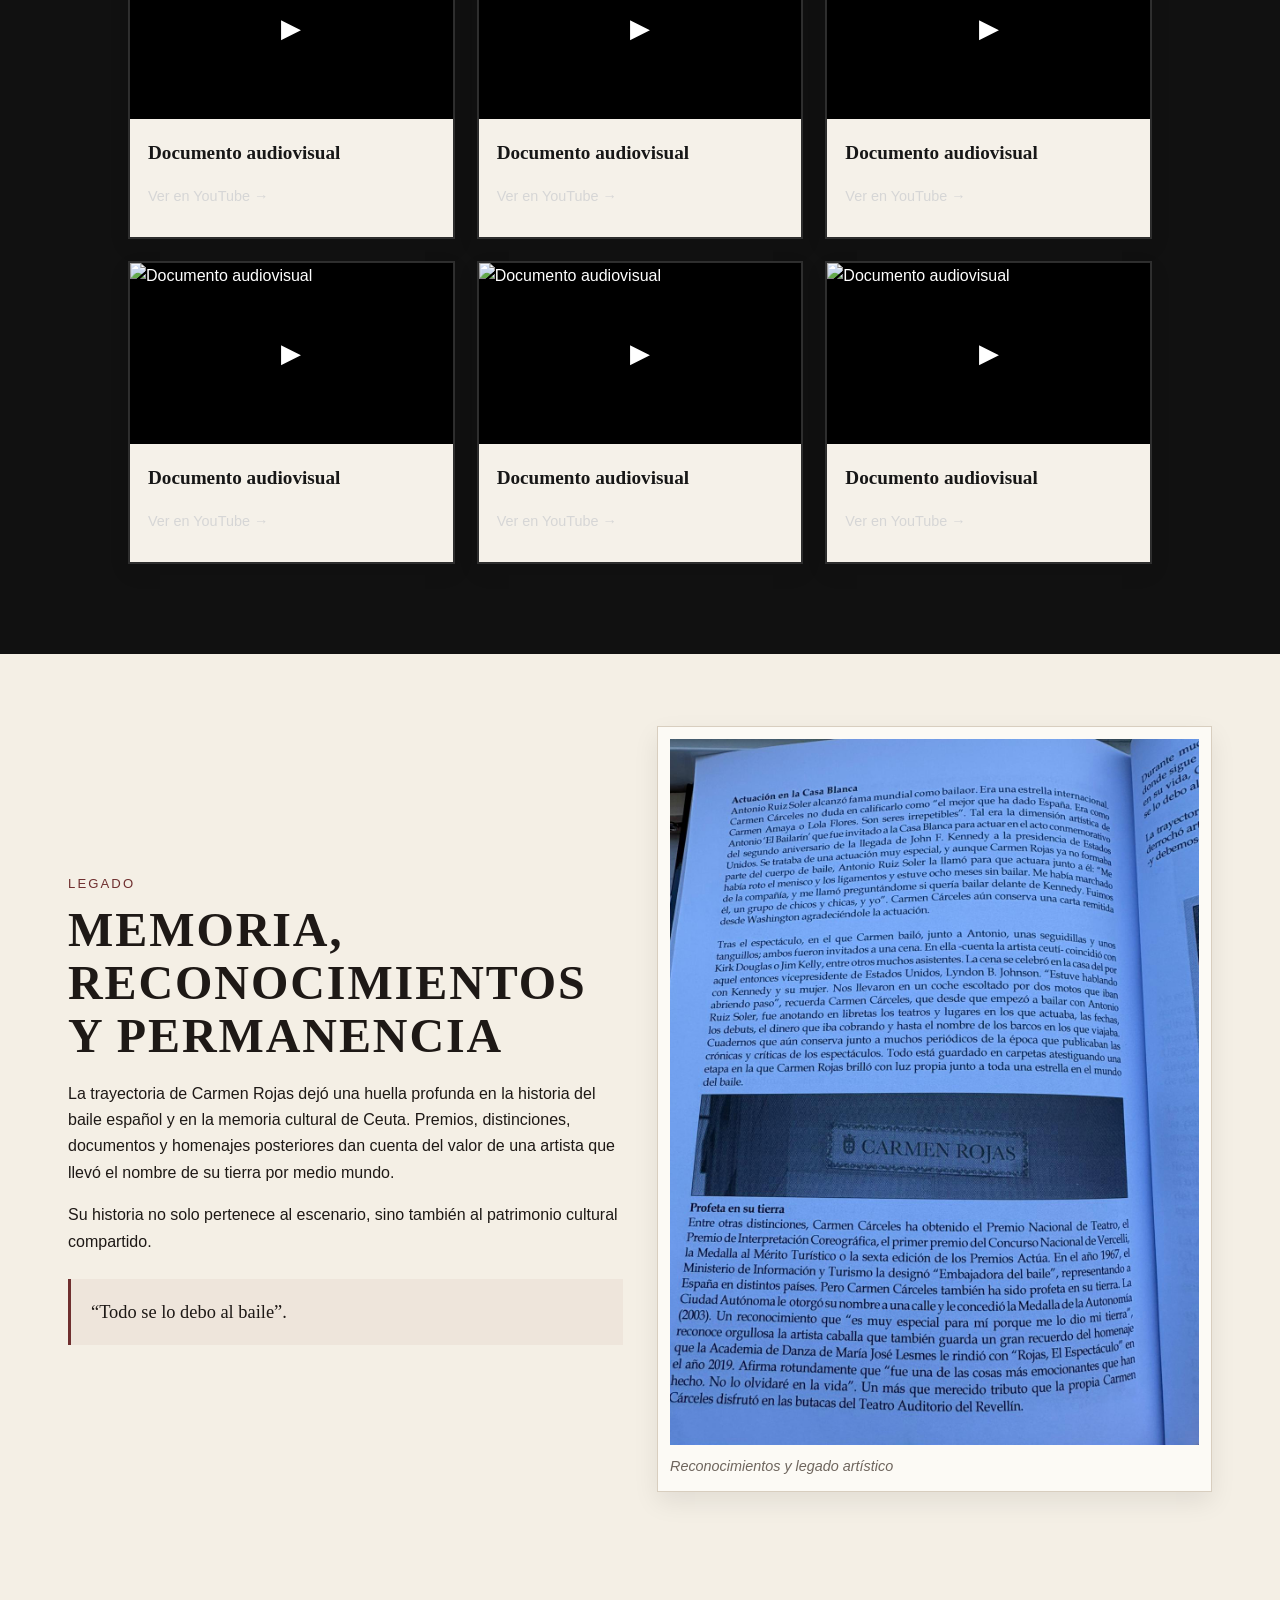
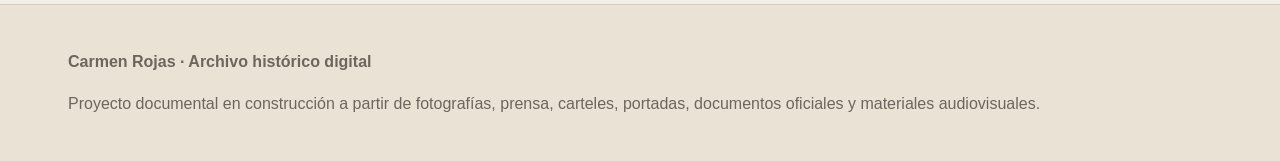
==== commit 247ba386: "Reemplazo de proyecto completo por gran numero de cambios" ====
--- a/index.html
+++ b/index.html
@@ -1,574 +1,152 @@
 <!DOCTYPE html>
 <html lang="es">
+
 <head>
-  <meta charset="UTF-8" />
-  <meta name="viewport" content="width=device-width, initial-scale=1.0" />
-  <title>Carmen Rojas | Archivo histórico digital</title>
-  <link rel="stylesheet" href="css/styles.css" />
+    <meta charset="UTF-8" />
+    <meta name="viewport" content="width=device-width, initial-scale=1.0" />
+    <title>Carmen Rojas | Archivo histórico digital</title>
+    <link rel="stylesheet" href="css/styles.css" />
 </head>
+
 <body>
-  <header class="site-header">
-    <div class="topbar">
-      <div class="brand">
-        Carmen Rojas
-        <small>Archivo histórico digital</small>
-      </div>
+    <header class="site-header">
+        <div class="topbar">
+            <div class="brand">Carmen Rojas<small>Archivo histórico digital</small></div>
+            <nav class="nav">
+                <a href="index.html" class="active">Inicio</a>
+                <a href="hemeroteca.html">Hemeroteca</a>
+                <a href="galeria.html">Galería</a><a href="portadas.html">Portadas</a>
+            </nav>
+        </div>
+        <section class="hero">
+            <div class="hero-overlay"></div><img class="hero-bg" src="img/portada.jpg" alt="Carmen Rojas" />
+            <div class="hero-content">
+                <p class="eyebrow">Ceuta · Flamenco · Archivo histórico</p>
+                <h1>Carmen Rojas</h1>
+                <p class="hero-subtitle">Una leyenda del baile español</p>
+                <p class="hero-description">Bailaora y actriz nacida en Ceuta en 1935. Su trayectoria llevó el nombre de
+                    su tierra por escenarios de Europa, América, África y Oriente Medio.</p><a href="#introduccion"
+                    class="hero-button">Comenzar recorrido</a>
+            </div>
+        </section>
+    </header>
+    <main>
+        <section id="introduccion" class="section reveal">
+            <div class="section-narrow intro-center">
+                <p class="section-tag">Quién es</p>
+                <h2 class="section-title">Una figura internacional del baile</h2>
+                <p class="lead">Carmen Cárceles Escarcena, conocida artísticamente como Carmen Rojas, fue una de las
+                    grandes artistas vinculadas a la historia cultural de Ceuta. Su carrera quedó reflejada en recortes
+                    de prensa, programas, carteles, fotografías, documentos oficiales y testimonios que hoy permiten
+                    reconstruir una trayectoria excepcional.</p>
+            </div>
+        </section>
+        <section class="section reveal">
+            <div class="section-header">
+                <div>
+                    <p class="section-tag">Recorrido histórico</p>
+                    <h2 class="section-title">Trayectoria cronológica</h2>
+                </div>
+            </div>
+            <div id="homeTimeline" class="timeline-home"></div>
+        </section>
+        <section id="infancia" class="section reveal">
+            <div class="section-header">
+                <div>
+                    <p class="section-tag">Infancia y orígenes</p>
+                    <h2 class="section-title">Ceuta, los primeros años y la vocación</h2>
+                </div>
+            </div>
+            <div class="section-narrow">
+                <p class="lead">Las primeras imágenes conservadas de Carmen Rojas permiten asomarse a su infancia en
+                    Ceuta y a una etapa en la que ya se intuían la elegancia, la disciplina y la expresividad que más
+                    tarde la convertirían en una figura internacional del baile.</p>
+            </div>
+            <div id="homeInfancyGrid" class="infancy-grid"></div>
+        </section>
+        <section id="antonio" class="section reveal">
+            <div class="split-layout">
+                <div class="text-panel">
+                    <p class="section-tag">Etapa con Antonio</p>
+                    <h2 class="section-title">El gran salto profesional</h2>
+                    <p>Tras su llegada a Madrid y su formación con María de Román, Carmen Rojas se presentó a una
+                        audición de Antonio “El Bailarín”. Aquel encuentro resultó decisivo: entró en la compañía y, con
+                        el tiempo, pasó de formar parte del cuerpo de baile a convertirse en su pareja artística.</p>
+                    <p>Esa etapa la situó en el centro de una de las trayectorias más prestigiosas del baile español del
+                        momento y fue la base de su proyección internacional.</p>
+                    <blockquote class="quote-block">“Le dije que sí”.</blockquote>
+                </div>
+                <div class="image-panel archive-frame"><img src="img/libro/libro-02.jpg" alt="Carmen Rojas y Antonio" />
+                    <p class="caption">Texto biográfico sobre la etapa con Antonio “El Bailarín”</p>
+                </div>
+            </div>
+        </section>
+        <section id="portadas" class="section reveal">
+            <div class="section-header">
+                <div>
+                    <p class="section-tag">Portadas</p>
+                    <h2 class="section-title">Revistas, carteles y cubiertas destacadas</h2>
+                </div><a class="simple-link" href="portadas.html">Ver portadas completas</a>
+            </div>
+            <div id="homeCoversGrid" class="covers-grid"></div>
+        </section>
+        <section id="hemeroteca" class="section reveal">
+            <div class="section-header">
+                <div>
+                    <p class="section-tag">Hemeroteca</p>
+                    <h2 class="section-title">Archivo de prensa y hemeroteca</h2>
+                </div><a class="simple-link" href="hemeroteca.html">Ver hemeroteca completa</a>
+            </div>
+            <div class="section-narrow">
+                <p class="lead">Esta sección reúne artículos, entrevistas, críticas, reseñas y recortes de prensa
+                    publicados en distintos países y décadas sobre la trayectoria de Carmen Rojas.</p>
+            </div>
+            <div id="homeArchiveGrid" class="archive-grid"></div>
+        </section>
+        <section id="galeria" class="section reveal">
+            <div class="section-header">
+                <div>
+                    <p class="section-tag">Galería</p>
+                    <h2 class="section-title">Fotografías y archivo visual</h2>
+                </div><a class="simple-link" href="galeria.html">Ver galería completa</a>
+            </div>
+            <div id="homeGalleryGrid" class="gallery-grid"></div>
+        </section>
+        <section id="audiovisual" class="video-section reveal">
+            <div class="section-header video-header">
+                <div>
+                    <p class="section-tag light">Archivo audiovisual</p>
+                    <h2 class="section-title light">Vídeos y documentos en movimiento</h2>
+                </div>
+            </div>
+            <div id="homeAudiovisualGrid" class="audiovisual-grid"></div>
+        </section>
+        <section id="legado" class="section reveal">
+            <div class="split-layout">
+                <div class="text-panel">
+                    <p class="section-tag">Legado</p>
+                    <h2 class="section-title">Memoria, reconocimientos y permanencia</h2>
+                    <p>La trayectoria de Carmen Rojas dejó una huella profunda en la historia del baile español y en la
+                        memoria cultural de Ceuta. Premios, distinciones, documentos y homenajes posteriores dan cuenta
+                        del valor de una artista que llevó el nombre de su tierra por medio mundo.</p>
+                    <p>Su historia no solo pertenece al escenario, sino también al patrimonio cultural compartido.</p>
+                    <blockquote class="quote-block">“Todo se lo debo al baile”.</blockquote>
+                </div>
+                <div class="image-panel archive-frame"><img src="img/libro/libro-04.jpg" alt="Legado de Carmen Rojas" />
+                    <p class="caption">Reconocimientos y legado artístico</p>
+                </div>
+            </div>
+        </section>
+    </main>
+    <footer class="site-footer">
+        <div class="inner">
+            <p><strong>Carmen Rojas · Archivo histórico digital</strong></p>
+            <p>Proyecto documental en construcción a partir de fotografías, prensa, carteles, portadas, documentos
+                oficiales y materiales audiovisuales.</p>
+        </div>
+    </footer>
+    <script src="js/data.js"></script>
+    <script src="js/main.js"></script>
+</body>
 
-      <nav class="nav">
-        <a href="index.html" class="active">Inicio</a>
-        <a href="cronologia.html">Cronología</a>
-        <a href="hemeroteca.html">Hemeroteca</a>
-        <a href="galeria.html">Galería</a>
-        <a href="portadas.html">Portadas</a>
-      </nav>
-    </div>
-
-    <section class="hero">
-      <div class="hero-overlay"></div>
-      <img class="hero-bg" src="img/portada.jpg" alt="Carmen Rojas" />
-
-      <div class="hero-content">
-        <p class="eyebrow">Ceuta · Flamenco · Archivo histórico</p>
-        <h1>Carmen Rojas</h1>
-        <p class="hero-subtitle">Una leyenda del baile español</p>
-        <p class="hero-description">
-          Bailaora y actriz nacida en Ceuta en 1935. Su trayectoria llevó el nombre
-          de su tierra por escenarios de Europa, América, África y Oriente Medio.
-        </p>
-
-        <a href="#introduccion" class="hero-button">Comenzar recorrido</a>
-      </div>
-
-      <div class="scroll-indicator">
-        <span></span>
-      </div>
-    </section>
-  </header>
-
-  <main>
-    <!-- INTRO -->
-    <section id="introduccion" class="section reveal">
-      <div class="section-narrow intro-center">
-        <p class="section-tag">Quién es</p>
-        <h2 class="section-title">Una figura internacional del baile</h2>
-        <p class="lead">
-          Carmen Cárceles Escarcena, conocida artísticamente como Carmen Rojas, fue
-          una de las grandes artistas vinculadas a la historia cultural de Ceuta.
-          Su carrera quedó reflejada en recortes de prensa, programas, carteles,
-          fotografías, documentos oficiales y testimonios que hoy permiten reconstruir
-          una trayectoria excepcional.
-        </p>
-      </div>
-    </section>
-
-    <!-- CRONOLOGÍA -->
-    <section class="section reveal">
-      <div class="section-header">
-        <div>
-          <p class="section-tag">Recorrido histórico</p>
-          <h2 class="section-title">Cronología esencial</h2>
-        </div>
-        <a class="simple-link" href="cronologia.html">Ver cronología completa</a>
-      </div>
-
-      <div id="homeTimeline" class="timeline-home"></div>
-    </section>
-
-    <!-- INFANCIA Y ORÍGENES -->
-    <section id="infancia" class="section reveal">
-      <div class="section-header">
-        <div>
-          <p class="section-tag">Infancia y orígenes</p>
-          <h2 class="section-title">Ceuta, los primeros años y la vocación</h2>
-        </div>
-      </div>
-
-      <div class="section-narrow">
-        <p class="lead">
-          Las primeras imágenes conservadas de Carmen Rojas permiten asomarse a su infancia
-          en Ceuta y a una etapa en la que ya se intuían la elegancia, la disciplina y la
-          expresividad que más tarde la convertirían en una figura internacional del baile.
-        </p>
-      </div>
-
-      <div class="gallery-grid childhood-grid">
-        <article class="gallery-card">
-          <div class="gallery-thumb">
-            <img src="img/infancia/infancia1.jpg" alt="Carmen Rojas en su infancia" />
-          </div>
-          <div class="gallery-content">
-            <span class="gallery-category">Infancia</span>
-            <h3>Primeros retratos en Ceuta</h3>
-            <div class="gallery-meta">Archivo familiar</div>
-            <p>Imágenes tempranas vinculadas a sus primeros pasos y a su identidad artística inicial.</p>
-          </div>
-        </article>
-
-        <article class="gallery-card">
-          <div class="gallery-thumb">
-            <img src="img/infancia/infancia2.jpg" alt="Carmen Rojas joven en Madrid" />
-          </div>
-          <div class="gallery-content">
-            <span class="gallery-category">Adolescencia</span>
-            <h3>Etapa de formación</h3>
-            <div class="gallery-meta">Madrid</div>
-            <p>Fotografía de juventud en la etapa previa al gran salto profesional.</p>
-          </div>
-        </article>
-
-        <article class="gallery-card">
-          <div class="gallery-thumb">
-            <img src="img/infancia/infancia3.jpg" alt="Carmen Rojas en la infancia con vestuario flamenco" />
-          </div>
-          <div class="gallery-content">
-            <span class="gallery-category">Infancia</span>
-            <h3>Vocación temprana</h3>
-            <div class="gallery-meta">Ceuta</div>
-            <p>Vestuario y pose escénica que anticipan su futura vinculación con el baile.</p>
-          </div>
-        </article>
-
-        <article class="gallery-card">
-          <div class="gallery-thumb">
-            <img src="img/infancia/infancia4.jpg" alt="Retrato infantil de Carmen Rojas" />
-          </div>
-          <div class="gallery-content">
-            <span class="gallery-category">Retrato</span>
-            <h3>Retrato infantil</h3>
-            <div class="gallery-meta">Archivo histórico</div>
-            <p>Uno de los testimonios visuales más valiosos de sus primeros años.</p>
-          </div>
-        </article>
-      </div>
-    </section>
-
-    <!-- ETAPA CON ANTONIO -->
-    <section id="antonio" class="section reveal">
-      <div class="split-layout">
-        <div class="text-panel">
-          <p class="section-tag">Etapa con Antonio</p>
-          <h2 class="section-title">El gran salto profesional</h2>
-          <p>
-            Tras su llegada a Madrid y su formación con María de Román, Carmen Rojas se presentó
-            a una audición de Antonio “El Bailarín”. Aquel encuentro resultó decisivo: entró en la
-            compañía y, con el tiempo, pasó de formar parte del cuerpo de baile a convertirse en su
-            pareja artística.
-          </p>
-          <p>
-            Esa etapa la situó en el centro de una de las trayectorias más prestigiosas del baile
-            español del momento y fue la base de su proyección internacional.
-          </p>
-
-          <blockquote class="quote-block">
-            “Le dije que sí”.
-          </blockquote>
-        </div>
-
-        <div class="image-panel archive-frame">
-          <img src="img/libro/libro-02.jpg" alt="Carmen Rojas y Antonio El Bailarín" />
-          <p class="caption">Texto biográfico sobre la etapa con Antonio “El Bailarín”</p>
-        </div>
-      </div>
-    </section>
-
-    <!-- PROYECCIÓN INTERNACIONAL -->
-    <section id="internacional" class="section reveal">
-      <div class="section-header">
-        <div>
-          <p class="section-tag">Proyección internacional</p>
-          <h2 class="section-title">Una carrera por medio mundo</h2>
-        </div>
-      </div>
-
-      <div class="section-narrow">
-        <p class="lead">
-          Londres, Milán, Berlín, Nueva York, Bogotá, Nairobi, Abu Dhabi o Texas son solo algunos
-          de los lugares documentados en los que Carmen Rojas desarrolló su carrera. Su presencia
-          en festivales, teatros, revistas y ferias internacionales muestra la amplitud real de su
-          proyección artística.
-        </p>
-      </div>
-
-      <div id="homeArchiveGrid" class="archive-grid"></div>
-    </section>
-
-    <!-- PORTADAS -->
-    <section id="portadas" class="section reveal">
-      <div class="section-header">
-        <div>
-          <p class="section-tag">Portadas</p>
-          <h2 class="section-title">Revistas, carteles y cubiertas destacadas</h2>
-        </div>
-        <a class="simple-link" href="portadas.html">Ver portadas completas</a>
-      </div>
-
-      <div class="covers-grid">
-        <article class="cover-card">
-          <div class="cover-image-wrap">
-            <img src="img/portadas/londres-ballet-today-1958.jpg" alt="Ballet Today Londres 1958" />
-          </div>
-          <div class="cover-content">
-            <span class="cover-kicker">Portada de revista</span>
-            <h3>Ballet Today</h3>
-            <div class="cover-meta">Londres · Octubre 1958</div>
-            <p>Portada internacional que consolida su proyección escénica europea.</p>
-          </div>
-        </article>
-
-        <article class="cover-card">
-          <div class="cover-image-wrap">
-            <img src="img/portadas/celos-duende-1966.jpg" alt="Los celos y el duende" />
-          </div>
-          <div class="cover-content">
-            <span class="cover-kicker">Cartel cinematográfico</span>
-            <h3>Los celos y el duende</h3>
-            <div class="cover-meta">Madrid · 1966</div>
-            <p>Cartel original de su etapa cinematográfica.</p>
-          </div>
-        </article>
-
-        <article class="cover-card">
-          <div class="cover-image-wrap">
-            <img src="img/portadas/abu-dhabi-1983.jpg" alt="Cartel de Abu Dhabi 1983" />
-          </div>
-          <div class="cover-content">
-            <span class="cover-kicker">Cartel promocional</span>
-            <h3>Abu Dhabi</h3>
-            <div class="cover-meta">01-04-1983 · Sheraton Hotel</div>
-            <p>Documento de la etapa madura con proyección internacional en Oriente Medio.</p>
-          </div>
-        </article>
-      </div>
-    </section>
-
-    <!-- HEMEROTECA -->
-    <section id="hemeroteca" class="section reveal">
-      <div class="section-header">
-        <div>
-          <p class="section-tag">Hemeroteca</p>
-          <h2 class="section-title">Prensa, críticas y recortes</h2>
-        </div>
-        <a class="simple-link" href="hemeroteca.html">Ver hemeroteca completa</a>
-      </div>
-
-      <div class="section-narrow">
-        <p class="lead">
-          La hemeroteca reúne críticas, reportajes, noticias y reseñas publicadas en diferentes
-          países y décadas. Es uno de los pilares documentales del archivo.
-        </p>
-      </div>
-
-      <div class="archive-grid">
-        <article class="archive-card">
-          <div class="archive-thumb">
-            <img src="img/prensa/san-antonio-texas-1968.jpg" alt="Recorte de San Antonio Texas 1968" />
-          </div>
-          <div class="archive-content">
-            <span class="archive-type">Prensa internacional</span>
-            <h3>Éxito del ballet español en Texas</h3>
-            <div class="archive-meta">San Antonio · 1968</div>
-            <p>Recorte sobre el éxito del ballet de Carmen Rojas en la HemisFair 1968.</p>
-          </div>
-        </article>
-
-        <article class="archive-card">
-          <div class="archive-thumb">
-            <img src="img/recortes/paris-1955.jpg" alt="París 1955" />
-          </div>
-          <div class="archive-content">
-            <span class="archive-type">Crítica</span>
-            <h3>Nueva estrella de la compañía</h3>
-            <div class="archive-meta">París · 1955</div>
-            <p>Uno de los primeros testimonios de su ascenso internacional.</p>
-          </div>
-        </article>
-
-        <article class="archive-card">
-          <div class="archive-thumb">
-            <img src="img/recortes/londres-1960.jpg" alt="Londres 1960" />
-          </div>
-          <div class="archive-content">
-            <span class="archive-type">Crítica internacional</span>
-            <h3>Madurez artística en Londres</h3>
-            <div class="archive-meta">Londres · 1960</div>
-            <p>Crítica que destaca el Taranto de Carmen Rojas como gran momento escénico.</p>
-          </div>
-        </article>
-      </div>
-    </section>
-
-    <!-- GALERÍA -->
-    <section id="galeria" class="section reveal">
-      <div class="section-header">
-        <div>
-          <p class="section-tag">Galería</p>
-          <h2 class="section-title">Archivo visual</h2>
-        </div>
-        <a class="simple-link" href="galeria.html">Ver galería completa</a>
-      </div>
-
-      <div class="gallery-grid">
-        <article class="gallery-card">
-          <div class="gallery-thumb">
-            <img src="img/fotos/foto1.jpg" alt="Fotografía de archivo 1" />
-          </div>
-          <div class="gallery-content">
-            <span class="gallery-category">Escena</span>
-            <h3>Fotografía histórica</h3>
-            <div class="gallery-meta">Archivo visual</div>
-            <p>Imagen perteneciente al archivo gráfico de Carmen Rojas.</p>
-          </div>
-        </article>
-
-        <article class="gallery-card">
-          <div class="gallery-thumb">
-            <img src="img/fotos/foto2.jpg" alt="Fotografía de archivo 2" />
-          </div>
-          <div class="gallery-content">
-            <span class="gallery-category">Retrato</span>
-            <h3>Presencia escénica</h3>
-            <div class="gallery-meta">Archivo visual</div>
-            <p>Otro de los materiales gráficos conservados.</p>
-          </div>
-        </article>
-
-        <article class="gallery-card">
-          <div class="gallery-thumb">
-            <img src="img/libro/libro-01.jpg" alt="Libro de personajes de Ceuta" />
-          </div>
-          <div class="gallery-content">
-            <span class="gallery-category">Documento</span>
-            <h3>Libro de personajes de Ceuta</h3>
-            <div class="gallery-meta">Publicación biográfica</div>
-            <p>Páginas que sintetizan su legado artístico y humano.</p>
-          </div>
-        </article>
-      </div>
-    </section>
-
-    <!-- ARCHIVO AUDIOVISUAL -->
-    <section id="audiovisual" class="video-section reveal">
-      <div class="section-header video-header">
-        <div>
-          <p class="section-tag light">Archivo audiovisual</p>
-          <h2 class="section-title light">Vídeos y documentos en movimiento</h2>
-        </div>
-      </div>
-
-      <div class="video-grid">
-        <a href="https://youtu.be/_cnVaCyvXAk" target="_blank" class="video-link">
-          <div class="video-thumb">
-            <img src="https://img.youtube.com/vi/_cnVaCyvXAk/hqdefault.jpg" alt="Archivo audiovisual Carmen Rojas">
-            <span class="play">▶</span>
-          </div>
-          <div class="video-info">
-            <h3>Documento audiovisual</h3>
-            <p>Registro histórico relacionado con la trayectoria de Carmen Rojas.</p>
-            <span class="source">Ver en YouTube →</span>
-          </div>
-        </a>
-
-        <a href="https://youtu.be/t7AGZFLwGDc" target="_blank" class="video-link">
-          <div class="video-thumb">
-            <img src="https://img.youtube.com/vi/t7AGZFLwGDc/hqdefault.jpg" alt="Archivo audiovisual Carmen Rojas">
-            <span class="play">▶</span>
-          </div>
-          <div class="video-info">
-            <h3>Registro escénico</h3>
-            <p>Material vinculado a su presencia en el escenario y a su estilo interpretativo.</p>
-            <span class="source">Ver en YouTube →</span>
-          </div>
-        </a>
-
-        <a href="https://youtu.be/E5sK5vhjmOw" target="_blank" class="video-link">
-          <div class="video-thumb">
-            <img src="https://img.youtube.com/vi/E5sK5vhjmOw/hqdefault.jpg" alt="Archivo audiovisual Carmen Rojas">
-            <span class="play">▶</span>
-          </div>
-          <div class="video-info">
-            <h3>Documento escénico</h3>
-            <p>Contexto visual sobre su trayectoria en el ámbito del baile y la escena.</p>
-            <span class="source">Ver en YouTube →</span>
-          </div>
-        </a>
-
-        <a href="https://youtu.be/Ydk8VgCf2Xg" target="_blank" class="video-link">
-          <div class="video-thumb">
-            <img src="https://img.youtube.com/vi/Ydk8VgCf2Xg/hqdefault.jpg" alt="Archivo audiovisual Carmen Rojas">
-            <span class="play">▶</span>
-          </div>
-          <div class="video-info">
-            <h3>Registro artístico</h3>
-            <p>Documento vinculado a su interpretación y presencia artística en contexto.</p>
-            <span class="source">Ver en YouTube →</span>
-          </div>
-        </a>
-
-        <a href="https://youtu.be/cCCa6bbnxoI" target="_blank" class="video-link">
-          <div class="video-thumb">
-            <img src="https://img.youtube.com/vi/cCCa6bbnxoI/hqdefault.jpg" alt="Archivo audiovisual Carmen Rojas">
-            <span class="play">▶</span>
-          </div>
-          <div class="video-info">
-            <h3>Documento escénico</h3>
-            <p>Material visual sobre su proyección cultural y actividad artística.</p>
-            <span class="source">Ver en YouTube →</span>
-          </div>
-        </a>
-
-        <a href="https://youtu.be/TMuK9d2xfFY" target="_blank" class="video-link">
-          <div class="video-thumb">
-            <img src="https://img.youtube.com/vi/TMuK9d2xfFY/hqdefault.jpg" alt="Archivo audiovisual Carmen Rojas">
-            <span class="play">▶</span>
-          </div>
-          <div class="video-info">
-            <h3>Registro escénico</h3>
-            <p>Documento relacionado con su interpretación y presencia en el escenario.</p>
-            <span class="source">Ver en YouTube →</span>
-          </div>
-        </a>
-
-        <a href="https://youtu.be/9Sg1gOwDifU" target="_blank" class="video-link">
-          <div class="video-thumb">
-            <img src="https://img.youtube.com/vi/9Sg1gOwDifU/hqdefault.jpg" alt="Archivo audiovisual Carmen Rojas">
-            <span class="play">▶</span>
-          </div>
-          <div class="video-info">
-            <h3>Documento escénico</h3>
-            <p>Registro visual relacionado con la actividad artística de Carmen Rojas.</p>
-            <span class="source">Ver en YouTube →</span>
-          </div>
-        </a>
-
-        <a href="https://youtu.be/277-HGEXNzE" target="_blank" class="video-link">
-          <div class="video-thumb">
-            <img src="https://img.youtube.com/vi/277-HGEXNzE/hqdefault.jpg" alt="Archivo audiovisual Carmen Rojas">
-            <span class="play">▶</span>
-          </div>
-          <div class="video-info">
-            <h3>Documento escénico</h3>
-            <p>Material audiovisual que aporta contexto sobre su actividad cultural.</p>
-            <span class="source">Ver en YouTube →</span>
-          </div>
-        </a>
-
-        <a href="https://youtu.be/etLzOL5rRoc" target="_blank" class="video-link">
-          <div class="video-thumb">
-            <img src="https://img.youtube.com/vi/etLzOL5rRoc/hqdefault.jpg" alt="Archivo audiovisual Carmen Rojas">
-            <span class="play">▶</span>
-          </div>
-          <div class="video-info">
-            <h3>Documento histórico</h3>
-            <p>Vídeo vinculado a la proyección artística e histórica de Carmen Rojas.</p>
-            <span class="source">Ver en YouTube →</span>
-          </div>
-        </a>
-
-        <a href="https://youtu.be/yZqkJXLyko0" target="_blank" class="video-link">
-          <div class="video-thumb">
-            <img src="https://img.youtube.com/vi/yZqkJXLyko0/hqdefault.jpg" alt="Archivo audiovisual Carmen Rojas">
-            <span class="play">▶</span>
-          </div>
-          <div class="video-info">
-            <h3>Documento escénico</h3>
-            <p>Contexto visual sobre su interpretación y actividad artística.</p>
-            <span class="source">Ver en YouTube →</span>
-          </div>
-        </a>
-
-        <a href="https://youtu.be/lppNcNt99vw" target="_blank" class="video-link">
-          <div class="video-thumb">
-            <img src="https://img.youtube.com/vi/lppNcNt99vw/hqdefault.jpg" alt="Archivo audiovisual Carmen Rojas">
-            <span class="play">▶</span>
-          </div>
-          <div class="video-info">
-            <h3>Documento histórico</h3>
-            <p>Material audiovisual sobre su presencia escénica y su proyección artística.</p>
-            <span class="source">Ver en YouTube →</span>
-          </div>
-        </a>
-
-        <a href="https://youtu.be/Aqd9EaH1jd0" target="_blank" class="video-link">
-          <div class="video-thumb">
-            <img src="https://img.youtube.com/vi/Aqd9EaH1jd0/hqdefault.jpg" alt="Archivo audiovisual Carmen Rojas">
-            <span class="play">▶</span>
-          </div>
-          <div class="video-info">
-            <h3>Documento escénico</h3>
-            <p>Registro audiovisual que complementa su trayectoria sobre los escenarios.</p>
-            <span class="source">Ver en YouTube →</span>
-          </div>
-        </a>
-
-        <a href="https://youtu.be/wNfFL3EuQMs" target="_blank" class="video-link">
-          <div class="video-thumb">
-            <img src="https://img.youtube.com/vi/wNfFL3EuQMs/hqdefault.jpg" alt="Archivo audiovisual Carmen Rojas">
-            <span class="play">▶</span>
-          </div>
-          <div class="video-info">
-            <h3>Documento artístico</h3>
-            <p>Material audiovisual relacionado con su presencia artística en escena.</p>
-            <span class="source">Ver en YouTube →</span>
-          </div>
-        </a>
-      </div>
-    </section>
-
-    <!-- LEGADO -->
-    <section id="legado" class="section reveal">
-      <div class="split-layout">
-        <div class="text-panel">
-          <p class="section-tag">Legado</p>
-          <h2 class="section-title">Memoria, reconocimientos y permanencia</h2>
-          <p>
-            La trayectoria de Carmen Rojas dejó una huella profunda en la historia del baile español
-            y en la memoria cultural de Ceuta. Premios, distinciones, documentos y homenajes posteriores
-            dan cuenta del valor de una artista que llevó el nombre de su tierra por medio mundo.
-          </p>
-          <p>
-            Su historia no solo pertenece al escenario, sino también al patrimonio cultural compartido.
-          </p>
-
-          <blockquote class="quote-block">
-            “Todo se lo debo al baile”.
-          </blockquote>
-        </div>
-
-        <div class="image-panel archive-frame">
-          <img src="img/libro/libro-04.jpg" alt="Legado de Carmen Rojas" />
-          <p class="caption">Reconocimientos y legado artístico</p>
-        </div>
-      </div>
-    </section>
-  </main>
-
-  <footer class="site-footer">
-    <div class="inner">
-      <p><strong>Carmen Rojas · Archivo histórico digital</strong></p>
-      <p>
-        Proyecto documental en construcción a partir de fotografías, prensa, carteles,
-        portadas, documentos oficiales y materiales audiovisuales.
-      </p>
-    </div>
-  </footer>
-
-  <div id="archiveModal" class="modal" aria-hidden="true">
-    <button id="modalClose" class="modal-close" aria-label="Cerrar">✕</button>
-    <div class="modal-panel">
-      <div class="modal-image">
-        <img id="modalImg" src="" alt="" />
-      </div>
-      <div class="modal-info">
-        <span id="modalType" class="archive-type"></span>
-        <h3 id="modalTitle"></h3>
-        <div id="modalMeta" class="meta"></div>
-        <p id="modalSummary"></p>
-        <p id="modalText"></p>
-      </div>
-    </div>
-  </div>
-
-  <script src="js/data.js"></script>
-  <script src="js/main.js"></script>
-</body>
 </html>
--- a/css/styles.css
+++ b/css/styles.css
@@ -0,0 +1,715 @@
+:root {
+  --bg: #f4efe5;
+  --paper: #fcfaf5;
+  --paper-2: #efe5d4;
+  --ink: #1e1916;
+  --muted: #6e655d;
+  --line: #d8cebf;
+  --accent: #6f2f2f;
+  --shadow: rgba(0, 0, 0, .08);
+}
+
+* {
+  box-sizing: border-box
+}
+
+html {
+  scroll-behavior: smooth
+}
+
+body {
+  margin: 0;
+  background: var(--bg);
+  color: var(--ink);
+  font-family: Arial, Helvetica, sans-serif;
+  line-height: 1.65
+}
+
+img {
+  max-width: 100%;
+  display: block
+}
+
+a {
+  text-decoration: none
+}
+
+.site-header {
+  position: relative
+}
+
+.topbar {
+  position: absolute;
+  top: 0;
+  left: 0;
+  z-index: 20;
+  width: 100%;
+  padding: 20px 28px;
+  display: flex;
+  justify-content: space-between;
+  align-items: center;
+  gap: 24px;
+  color: #fff
+}
+
+.brand {
+  font-family: Georgia, serif;
+  font-size: 1.35rem;
+  text-transform: uppercase;
+  letter-spacing: .08em
+}
+
+.brand small {
+  display: block;
+  margin-top: 4px;
+  color: rgba(255, 255, 255, .82);
+  font-size: .72rem;
+  letter-spacing: .15em
+}
+
+.nav {
+  display: flex;
+  flex-wrap: wrap;
+  gap: 18px
+}
+
+.nav a {
+  color: #fff;
+  position: relative;
+  font-size: .95rem;
+  letter-spacing: .04em
+}
+
+.nav a::after {
+  content: "";
+  position: absolute;
+  left: 0;
+  bottom: -5px;
+  width: 0;
+  height: 1px;
+  background: currentColor;
+  transition: width .25s ease
+}
+
+.nav a:hover::after,
+.nav a.active::after {
+  width: 100%
+}
+
+.hero {
+  position: relative;
+  min-height: 100vh;
+  display: flex;
+  align-items: center;
+  overflow: hidden
+}
+
+.hero-bg {
+  position: absolute;
+  inset: 0;
+  width: 100%;
+  height: 100%;
+  object-fit: cover
+}
+
+.hero-overlay {
+  position: absolute;
+  inset: 0;
+  background: linear-gradient(to bottom, rgba(8, 8, 8, .38), rgba(8, 8, 8, .46)), linear-gradient(to right, rgba(10, 10, 10, .72), rgba(10, 10, 10, .20));
+  z-index: 1
+}
+
+.hero-content {
+  position: relative;
+  z-index: 2;
+  max-width: 1200px;
+  width: 100%;
+  margin: 0 auto;
+  padding: 120px 28px 80px;
+  color: #fff
+}
+
+.eyebrow {
+  margin: 0 0 14px;
+  text-transform: uppercase;
+  letter-spacing: .18em;
+  font-size: .8rem;
+  color: rgba(255, 255, 255, .82)
+}
+
+.hero h1 {
+  margin: 0;
+  font-family: Georgia, serif;
+  font-size: clamp(3rem, 7vw, 6rem);
+  line-height: .98;
+  text-transform: uppercase;
+  letter-spacing: .05em
+}
+
+.hero-subtitle {
+  margin: 18px 0 10px;
+  font-family: Georgia, serif;
+  font-size: clamp(1.1rem, 2vw, 1.6rem);
+  color: #f1e8dc
+}
+
+.hero-description {
+  max-width: 720px;
+  font-size: 1.05rem;
+  color: rgba(255, 255, 255, .9)
+}
+
+.hero-button {
+  display: inline-block;
+  margin-top: 18px;
+  padding: 12px 18px;
+  background: rgba(255, 255, 255, .12);
+  color: #fff;
+  border: 1px solid rgba(255, 255, 255, .28)
+}
+
+.section {
+  max-width: 1200px;
+  margin: 0 auto;
+  padding: 72px 28px
+}
+
+.section-header {
+  display: flex;
+  justify-content: space-between;
+  align-items: end;
+  gap: 18px;
+  margin-bottom: 28px;
+  border-bottom: 1px solid var(--line);
+  padding-bottom: 14px
+}
+
+.section-narrow {
+  max-width: 860px;
+  margin: 0 auto
+}
+
+.intro-center {
+  text-align: center
+}
+
+.section-tag {
+  margin: 0 0 10px;
+  color: var(--accent);
+  text-transform: uppercase;
+  font-size: .82rem;
+  letter-spacing: .16em
+}
+
+.section-title {
+  margin: 0 0 18px;
+  font-family: Georgia, serif;
+  font-size: clamp(2rem, 4vw, 3rem);
+  line-height: 1.1;
+  text-transform: uppercase;
+  letter-spacing: .04em
+}
+
+.lead {
+  font-size: 1.12rem;
+  color: #403832
+}
+
+.simple-link {
+  color: var(--accent);
+  font-weight: bold;
+  white-space: nowrap
+}
+
+.split-layout {
+  display: grid;
+  grid-template-columns: 1fr 1fr;
+  gap: 34px;
+  align-items: center
+}
+
+.archive-frame {
+  background: var(--paper);
+  border: 1px solid var(--line);
+  padding: 12px;
+  box-shadow: 0 10px 24px var(--shadow)
+}
+
+.caption {
+  margin: 10px 0 0;
+  color: var(--muted);
+  font-size: .9rem;
+  font-style: italic
+}
+
+.quote-block {
+  margin: 24px 0 0;
+  padding: 18px 20px;
+  border-left: 3px solid var(--accent);
+  background: rgba(111, 47, 47, .05);
+  font-family: Georgia, serif;
+  font-size: 1.15rem
+}
+
+.timeline-home,
+.archive-grid,
+.gallery-grid,
+.covers-grid,
+.infancy-grid,
+.audiovisual-grid {
+  display: grid;
+  gap: 22px
+}
+
+.timeline-home {
+  grid-template-columns: 1fr
+}
+
+.timeline-item {
+  display: grid;
+  grid-template-columns: 120px 1fr;
+  gap: 22px;
+  background: var(--paper);
+  border: 1px solid var(--line);
+  padding: 22px;
+  box-shadow: 0 8px 20px var(--shadow)
+}
+
+.timeline-year {
+  font-family: Georgia, serif;
+  font-size: 2rem;
+  color: var(--accent);
+  line-height: 1
+}
+
+.archive-grid,
+.gallery-grid,
+.covers-grid,
+.infancy-grid,
+.audiovisual-grid {
+  grid-template-columns: repeat(3, minmax(0, 1fr))
+}
+
+.archive-card,
+.gallery-card,
+.cover-card,
+.infancy-card,
+.audiovisual-card {
+  background: var(--paper);
+  border: 1px solid var(--line);
+  box-shadow: 0 8px 20px var(--shadow);
+  overflow: hidden;
+  transition: transform .2s ease, box-shadow .2s ease
+}
+
+.archive-card:hover,
+.gallery-card:hover,
+.cover-card:hover,
+.infancy-card:hover,
+.audiovisual-card:hover {
+  transform: translateY(-4px);
+  box-shadow: 0 14px 28px rgba(0, 0, 0, .12)
+}
+
+.archive-thumb,
+.gallery-thumb,
+.infancy-thumb,
+.audiovisual-thumb {
+  background: var(--paper-2);
+  padding: 10px;
+  border-bottom: 1px solid var(--line)
+}
+
+.archive-thumb img,
+.gallery-thumb img,
+.infancy-thumb img,
+.audiovisual-thumb img {
+  width: 100%;
+  height: 290px;
+  object-fit: cover
+}
+
+.archive-content,
+.gallery-content,
+.cover-content,
+.infancy-content,
+.audiovisual-content {
+  padding: 18px
+}
+
+.archive-type,
+.gallery-category,
+.cover-kicker,
+.infancy-category,
+.audiovisual-category {
+  display: inline-block;
+  margin-bottom: 8px;
+  font-size: .76rem;
+  letter-spacing: .12em;
+  text-transform: uppercase;
+  color: var(--accent)
+}
+
+.archive-content h3,
+.gallery-content h3,
+.cover-content h3,
+.infancy-content h3 {
+  margin: 0 0 8px;
+  font-family: Georgia, serif;
+  line-height: 1.3
+}
+
+.archive-meta,
+.gallery-meta,
+.cover-meta,
+.infancy-meta {
+  color: var(--muted);
+  font-size: .9rem;
+  margin-bottom: 10px
+}
+
+.cover-image-wrap,
+.infancy-image-wrap,
+.audiovisual-image-wrap {
+  background: linear-gradient(to bottom, #f4ecdf, #e8dcc7);
+  padding: 18px;
+  border-bottom: 1px solid var(--line)
+}
+
+.cover-image-wrap img,
+.infancy-image-wrap img,
+.audiovisual-image-wrap img {
+  width: 100%;
+  height: 520px;
+  object-fit: contain;
+  background: #fff
+}
+
+.video-section {
+  max-width: none;
+  background: #111;
+  color: #fff;
+  padding: 90px 10%
+}
+
+.video-header {
+  max-width: 1200px;
+  margin: 0 auto 28px;
+  border-bottom: 1px solid rgba(255, 255, 255, .12)
+}
+
+.video-grid {
+  max-width: 1200px;
+  margin: 0 auto;
+  display: grid;
+  grid-template-columns: repeat(3, minmax(0, 1fr));
+  gap: 30px
+}
+
+.video-section .audiovisual-grid {
+  max-width: 1200px;
+  margin: 0 auto
+}
+
+.video-embed {
+  background: #000;
+  border-bottom: 1px solid var(--line)
+}
+
+.video-embed iframe {
+  display: block;
+  width: 100%;
+  aspect-ratio: 16 / 9;
+  border: 0
+}
+
+.video-section .audiovisual-card {
+  background: #f5f1e8;
+  border-color: #2f2f2f
+}
+
+.video-section .audiovisual-content {
+  color: #1f1f1f
+}
+
+.video-section .audiovisual-content h3 {
+  margin: 0 0 10px;
+  color: #171717
+}
+
+.video-section .audiovisual-content a {
+  color: #6e0f1a;
+  font-weight: 600;
+  text-decoration: none
+}
+
+.video-section .audiovisual-content a:hover {
+  text-decoration: underline
+}
+
+.video-link {
+  display: flex;
+  flex-direction: column;
+  color: #fff;
+  background: rgba(255, 255, 255, .03);
+  border: 1px solid #2d2d2d;
+  transition: transform .3s ease, border-color .3s ease
+}
+
+.video-link:hover {
+  transform: translateY(-4px);
+  border-color: #555
+}
+
+.video-thumb {
+  position: relative;
+  width: 100%;
+  aspect-ratio: 16/9;
+  overflow: hidden;
+  background: #000
+}
+
+.video-thumb img {
+  width: 100%;
+  height: 100%;
+  object-fit: cover;
+  filter: grayscale(20%);
+  transition: transform .4s ease
+}
+
+.video-link:hover .video-thumb img {
+  transform: scale(1.05)
+}
+
+.play {
+  position: absolute;
+  top: 50%;
+  left: 50%;
+  transform: translate(-50%, -50%);
+  width: 64px;
+  height: 64px;
+  border-radius: 50%;
+  background: rgba(0, 0, 0, .55);
+  display: flex;
+  align-items: center;
+  justify-content: center;
+  font-size: 26px;
+  color: #fff
+}
+
+.video-info {
+  padding: 18px;
+  margin: 0 0 10px;
+  color: #171717
+}
+
+.video-info h3 {
+  margin: 0 0 10px;
+  font-family: Georgia, serif;
+  font-size: 1.2rem
+}
+
+.video-info p {
+  color: #b9b9b9;
+  margin: 0 0 14px;
+  font-size: .95rem
+}
+
+.source {
+  font-size: .9rem;
+  color: #d6d6d6
+}
+
+.site-footer {
+  margin-top: 40px;
+  border-top: 1px solid var(--line);
+  background: #eae2d4
+}
+
+.site-footer .inner {
+  max-width: 1200px;
+  margin: 0 auto;
+  padding: 28px;
+  color: var(--muted)
+}
+
+.simple-header {
+  background: transparent
+}
+
+.topbar.solid {
+  position: relative;
+  color: var(--ink);
+  background: rgba(252, 250, 245, .92);
+  backdrop-filter: blur(4px);
+  border-bottom: 1px solid var(--line)
+}
+
+.topbar.solid .brand small {
+  color: var(--muted)
+}
+
+.dark-nav a {
+  color: var(--ink)
+}
+
+.page-hero {
+  padding-top: 44px;
+  padding-bottom: 36px
+}
+
+.page-title {
+  margin: 0;
+  font-family: Georgia, serif;
+  font-size: clamp(2.5rem, 5vw, 4rem);
+  line-height: 1.05;
+  text-transform: uppercase;
+  letter-spacing: .05em
+}
+
+.filters-bar {
+  display: grid;
+  grid-template-columns: 180px 180px 1fr;
+  gap: 16px;
+  margin-bottom: 26px;
+  padding: 18px;
+  background: var(--paper);
+  border: 1px solid var(--line);
+  box-shadow: 0 8px 20px var(--shadow)
+}
+
+.filters-group {
+  display: flex;
+  flex-direction: column;
+  gap: 8px
+}
+
+.filters-group label {
+  font-size: .82rem;
+  text-transform: uppercase;
+  letter-spacing: .1em;
+  color: var(--muted)
+}
+
+.filters-group select,
+.filters-group input {
+  width: 100%;
+  padding: 12px 13px;
+  border: 1px solid var(--line);
+  background: #fff;
+  color: var(--ink);
+  font: inherit
+}
+
+.empty-state {
+  margin-top: 18px;
+  padding: 18px;
+  background: var(--paper);
+  border: 1px solid var(--line);
+  color: var(--muted)
+}
+
+.reveal {
+  opacity: 0;
+  transform: translateY(34px);
+  transition: opacity .7s ease, transform .7s ease
+}
+
+.reveal.is-visible {
+  opacity: 1;
+  transform: translateY(0)
+}
+
+.archive-card,
+.gallery-card,
+.cover-card,
+.infancy-card,
+.audiovisual-card {
+  cursor: pointer
+}
+
+.image-dialog {
+  border: 0;
+  padding: 0;
+  width: min(92vw, 1100px);
+  max-height: 92vh;
+  background: transparent
+}
+
+.image-dialog::backdrop {
+  background: rgba(0, 0, 0, .82)
+}
+
+.image-dialog-panel {
+  position: relative;
+  background: #111;
+  border: 1px solid #3d3d3d;
+  box-shadow: 0 18px 48px rgba(0, 0, 0, .45)
+}
+
+.image-dialog-img {
+  width: 100%;
+  max-height: 82vh;
+  object-fit: contain;
+  background: #000
+}
+
+.image-dialog-caption {
+  margin: 0;
+  padding: 12px 18px;
+  color: #f0f0f0;
+  font-size: .95rem;
+  background: #161616
+}
+
+.image-dialog-close {
+  position: absolute;
+  top: 10px;
+  right: 10px;
+  width: 36px;
+  height: 36px;
+  border: 1px solid rgba(255, 255, 255, .35);
+  border-radius: 50%;
+  background: rgba(0, 0, 0, .55);
+  color: #fff;
+  font-size: 1.4rem;
+  line-height: 1;
+  cursor: pointer
+}
+
+@media (max-width:1100px) {
+  .video-grid {
+    grid-template-columns: repeat(2, minmax(0, 1fr))
+  }
+}
+
+@media (max-width:980px) {
+
+  .split-layout,
+  .archive-grid,
+  .gallery-grid,
+  .covers-grid,
+  .infancy-grid,
+  .audiovisual-grid {
+    grid-template-columns: 1fr
+  }
+
+  .timeline-item {
+    grid-template-columns: 1fr
+  }
+
+  .topbar {
+    flex-direction: column;
+    align-items: start
+  }
+
+  .filters-bar {
+    grid-template-columns: 1fr
+  }
+}
+
+@media (max-width:700px) {
+  .video-grid {
+    grid-template-columns: 1fr
+  }
+}
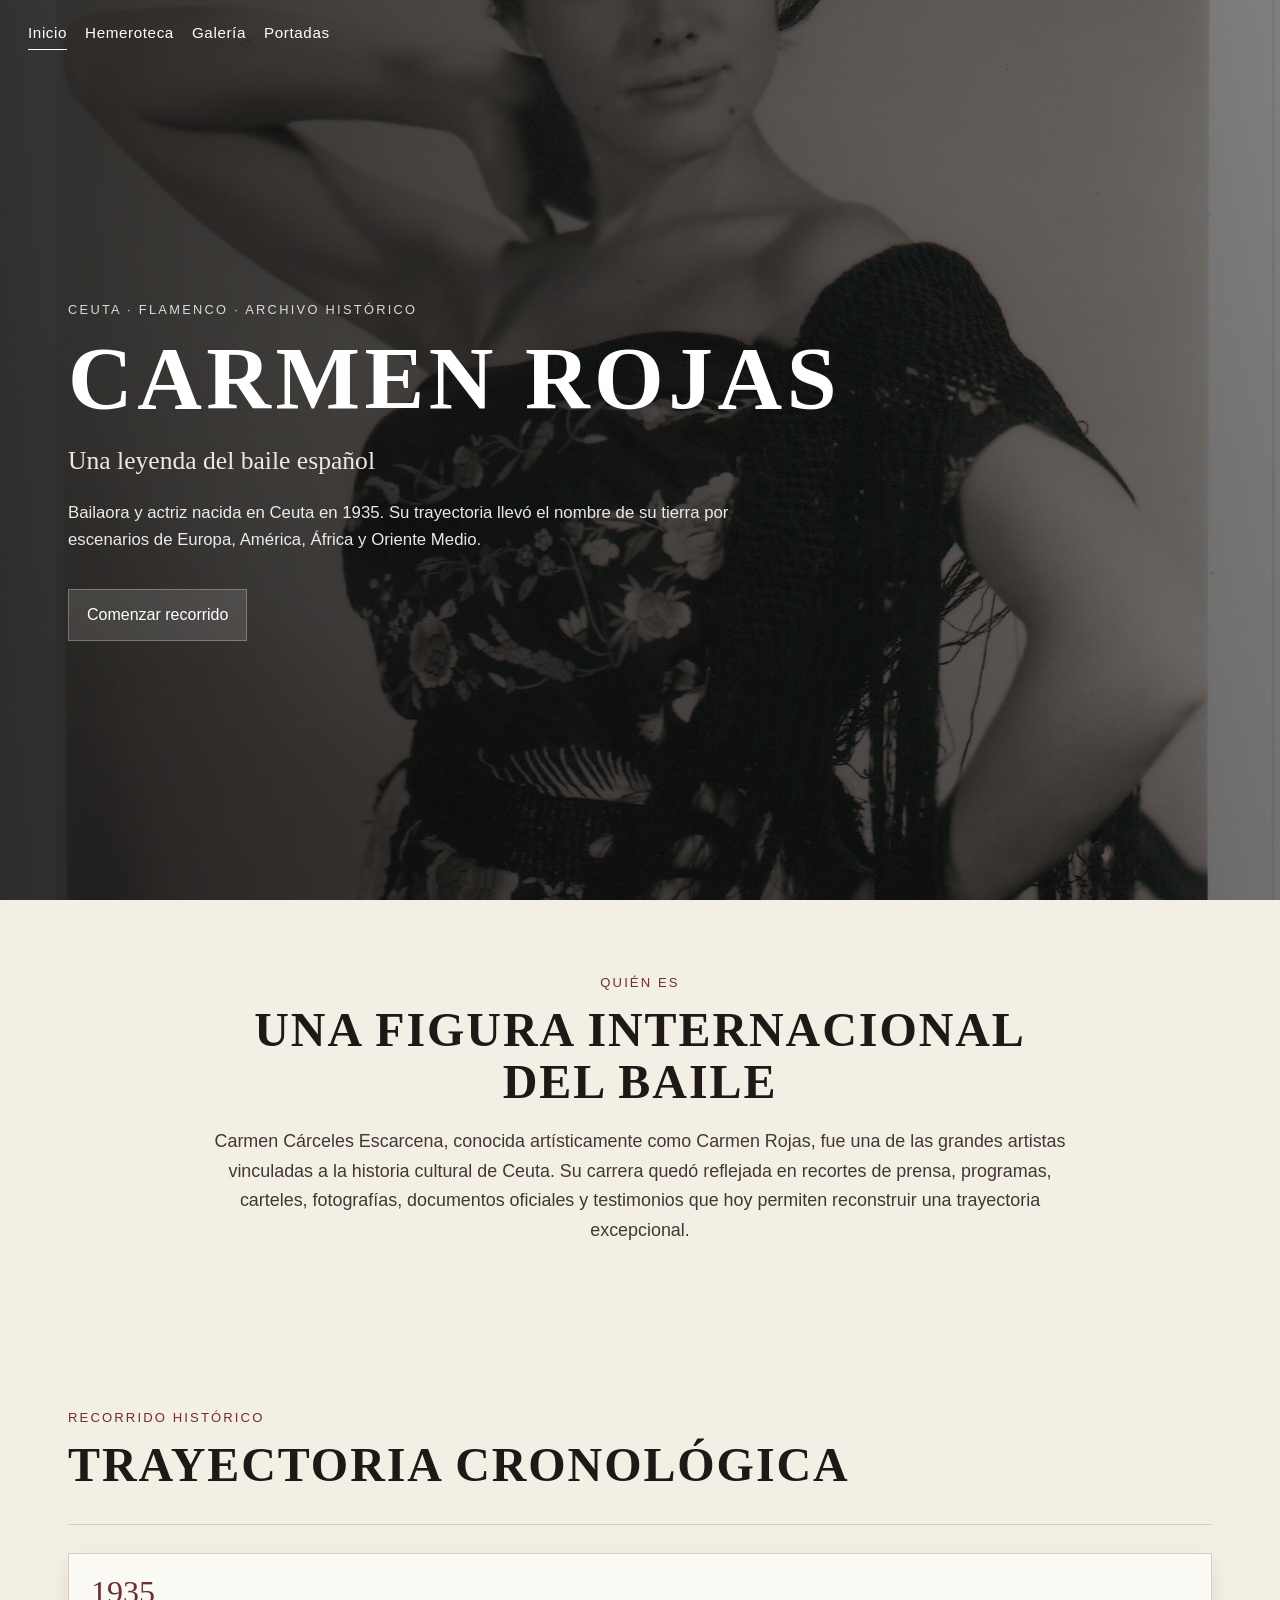
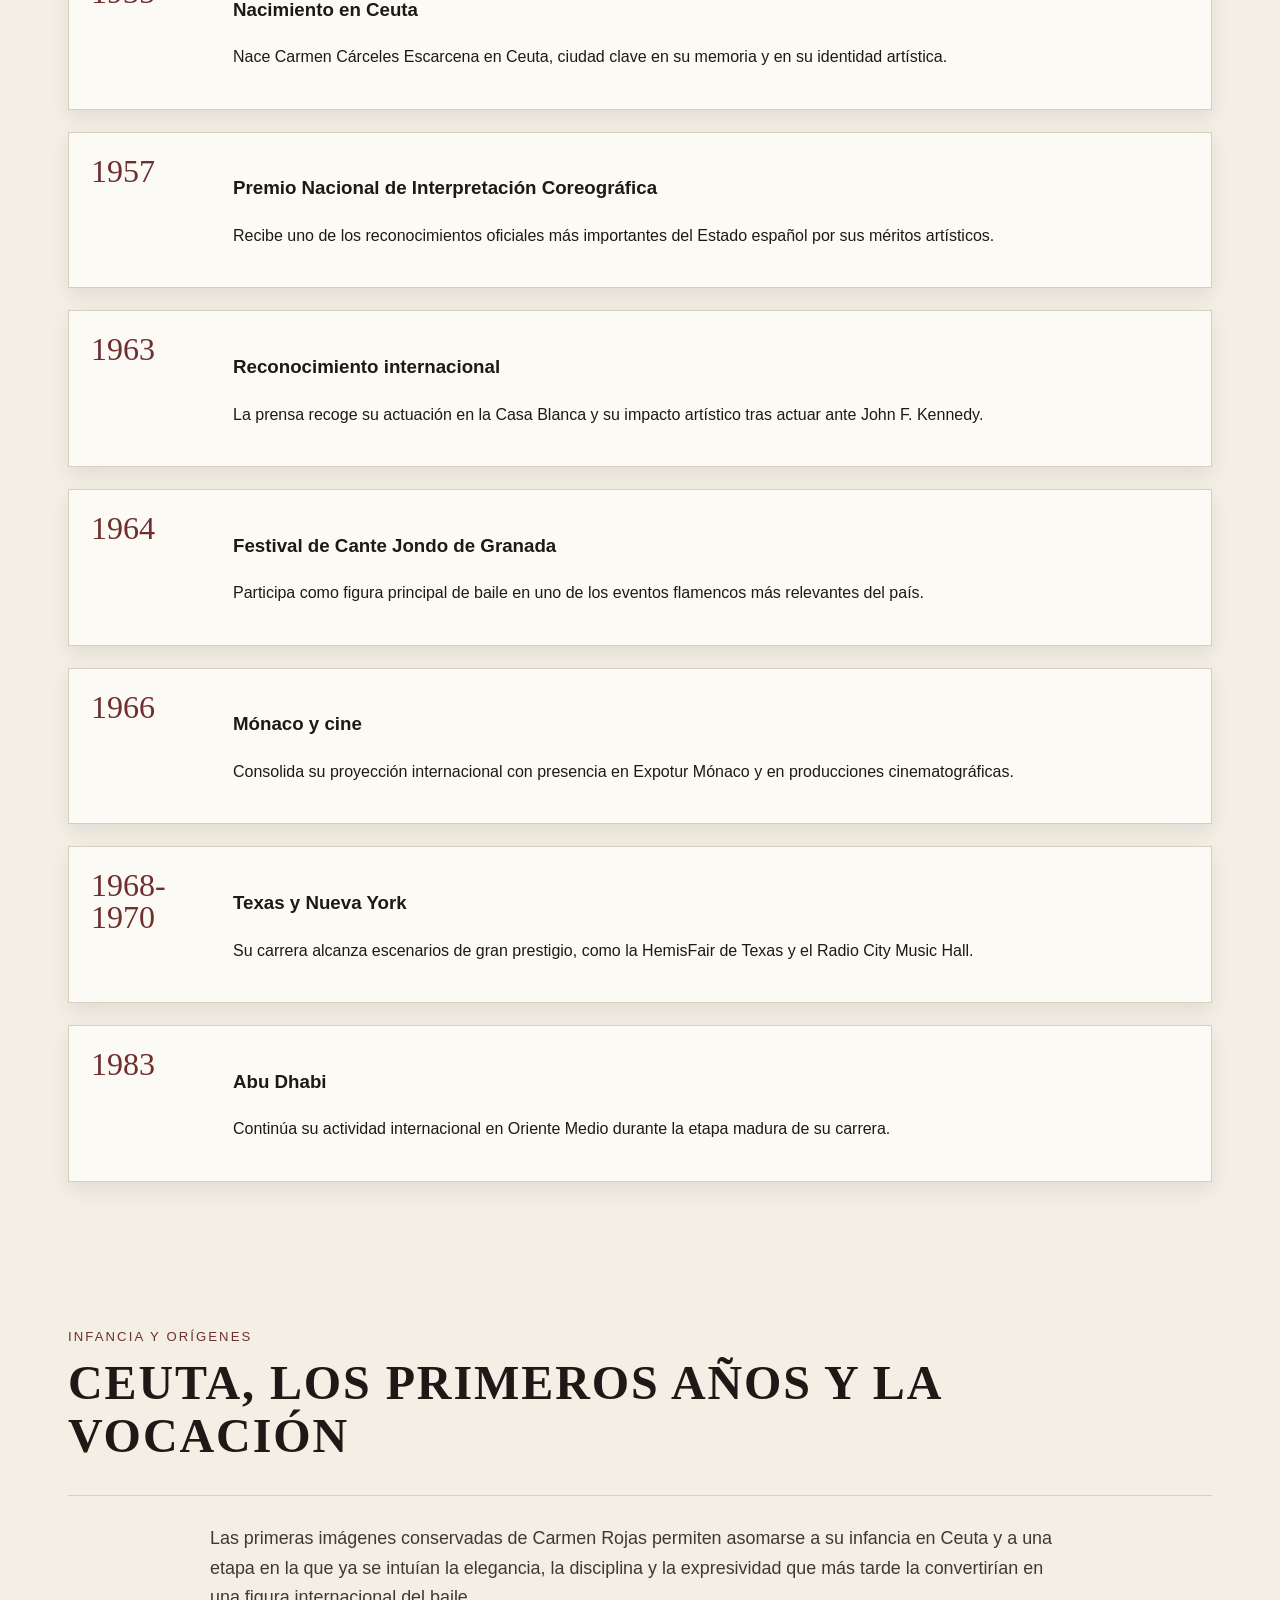
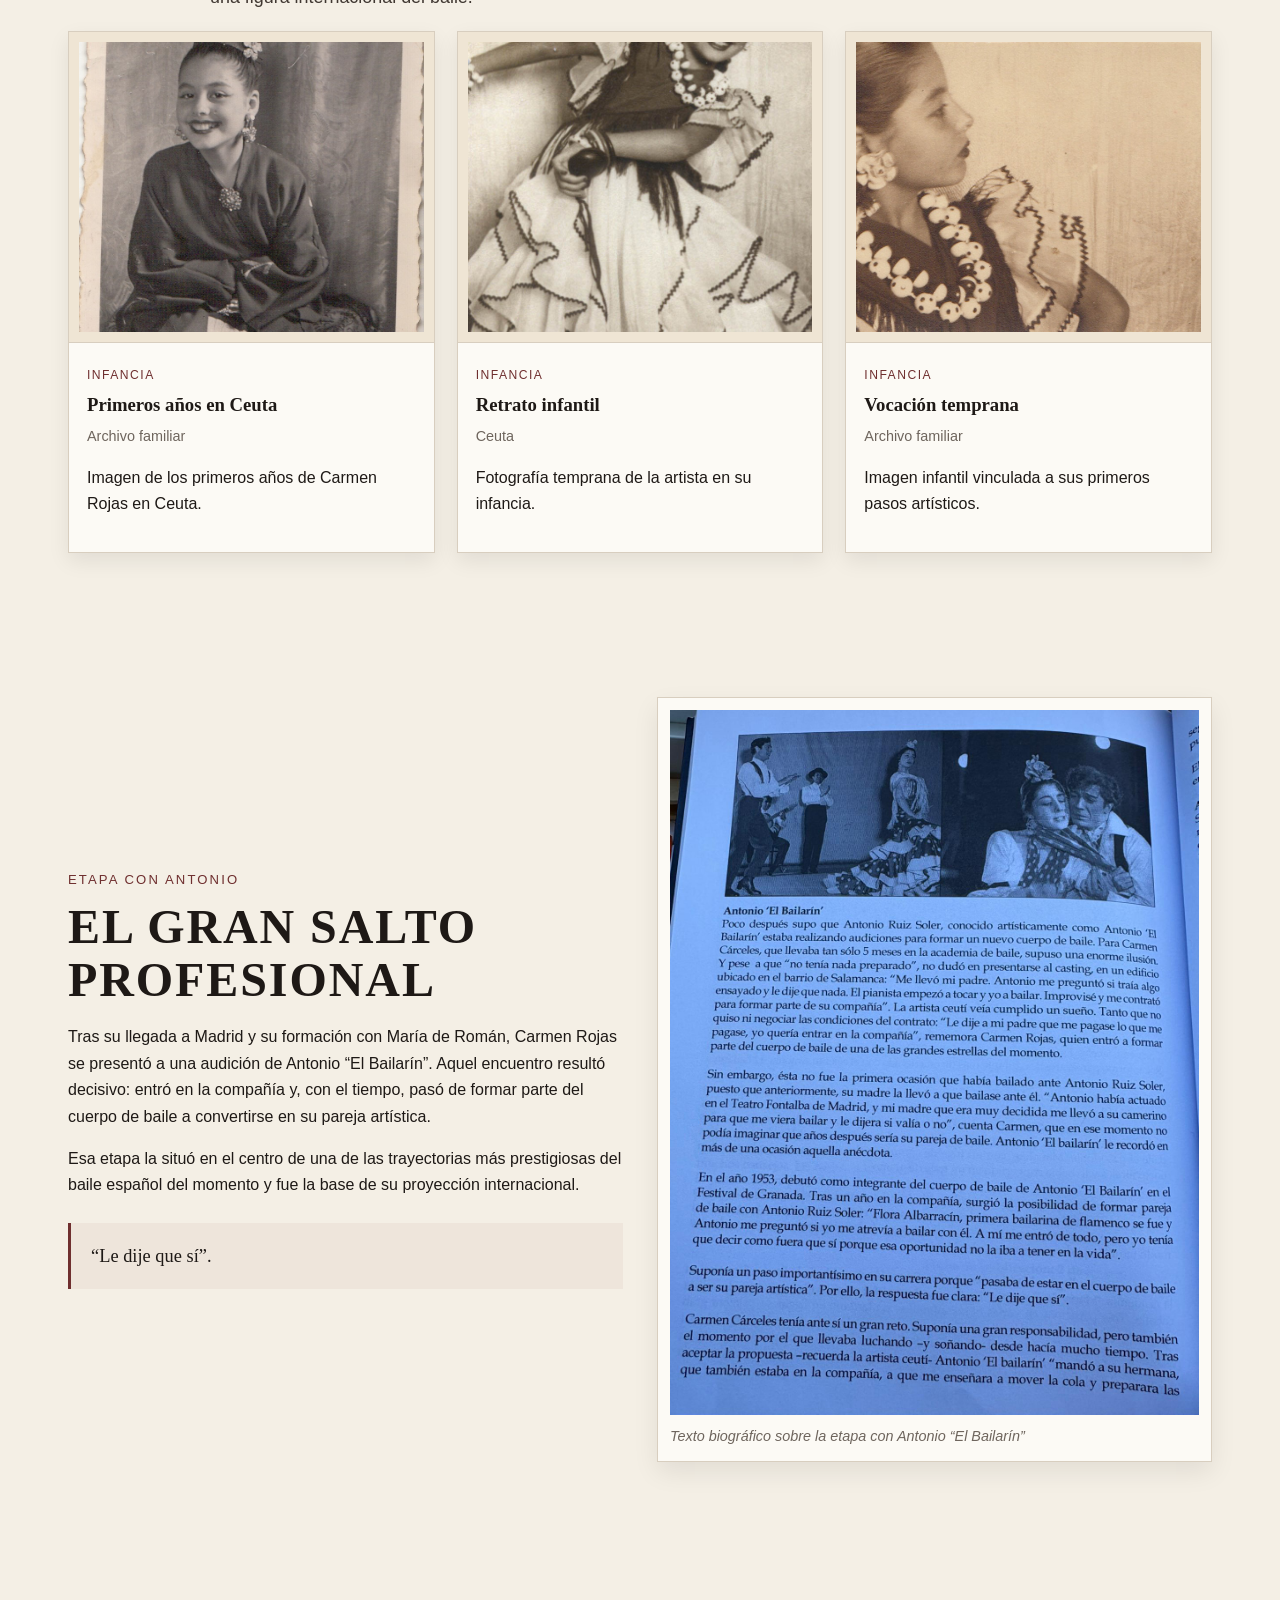
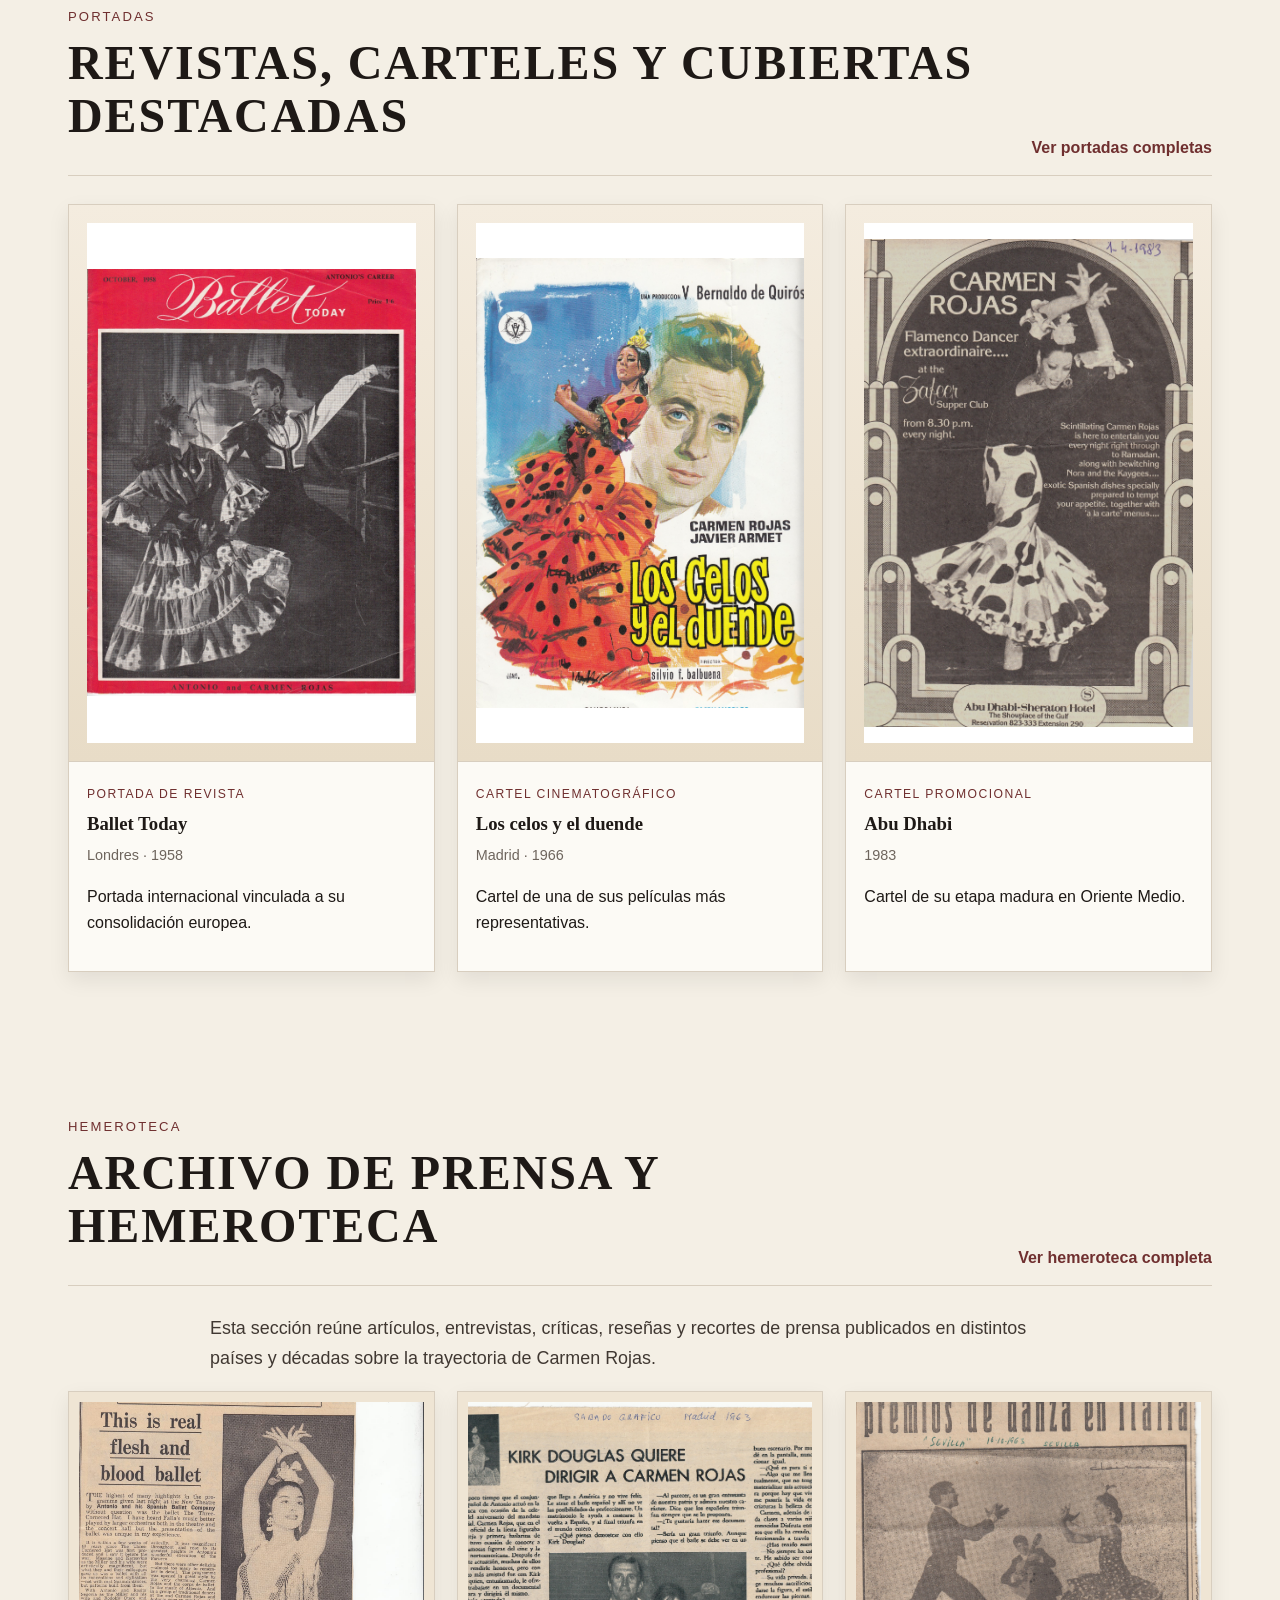
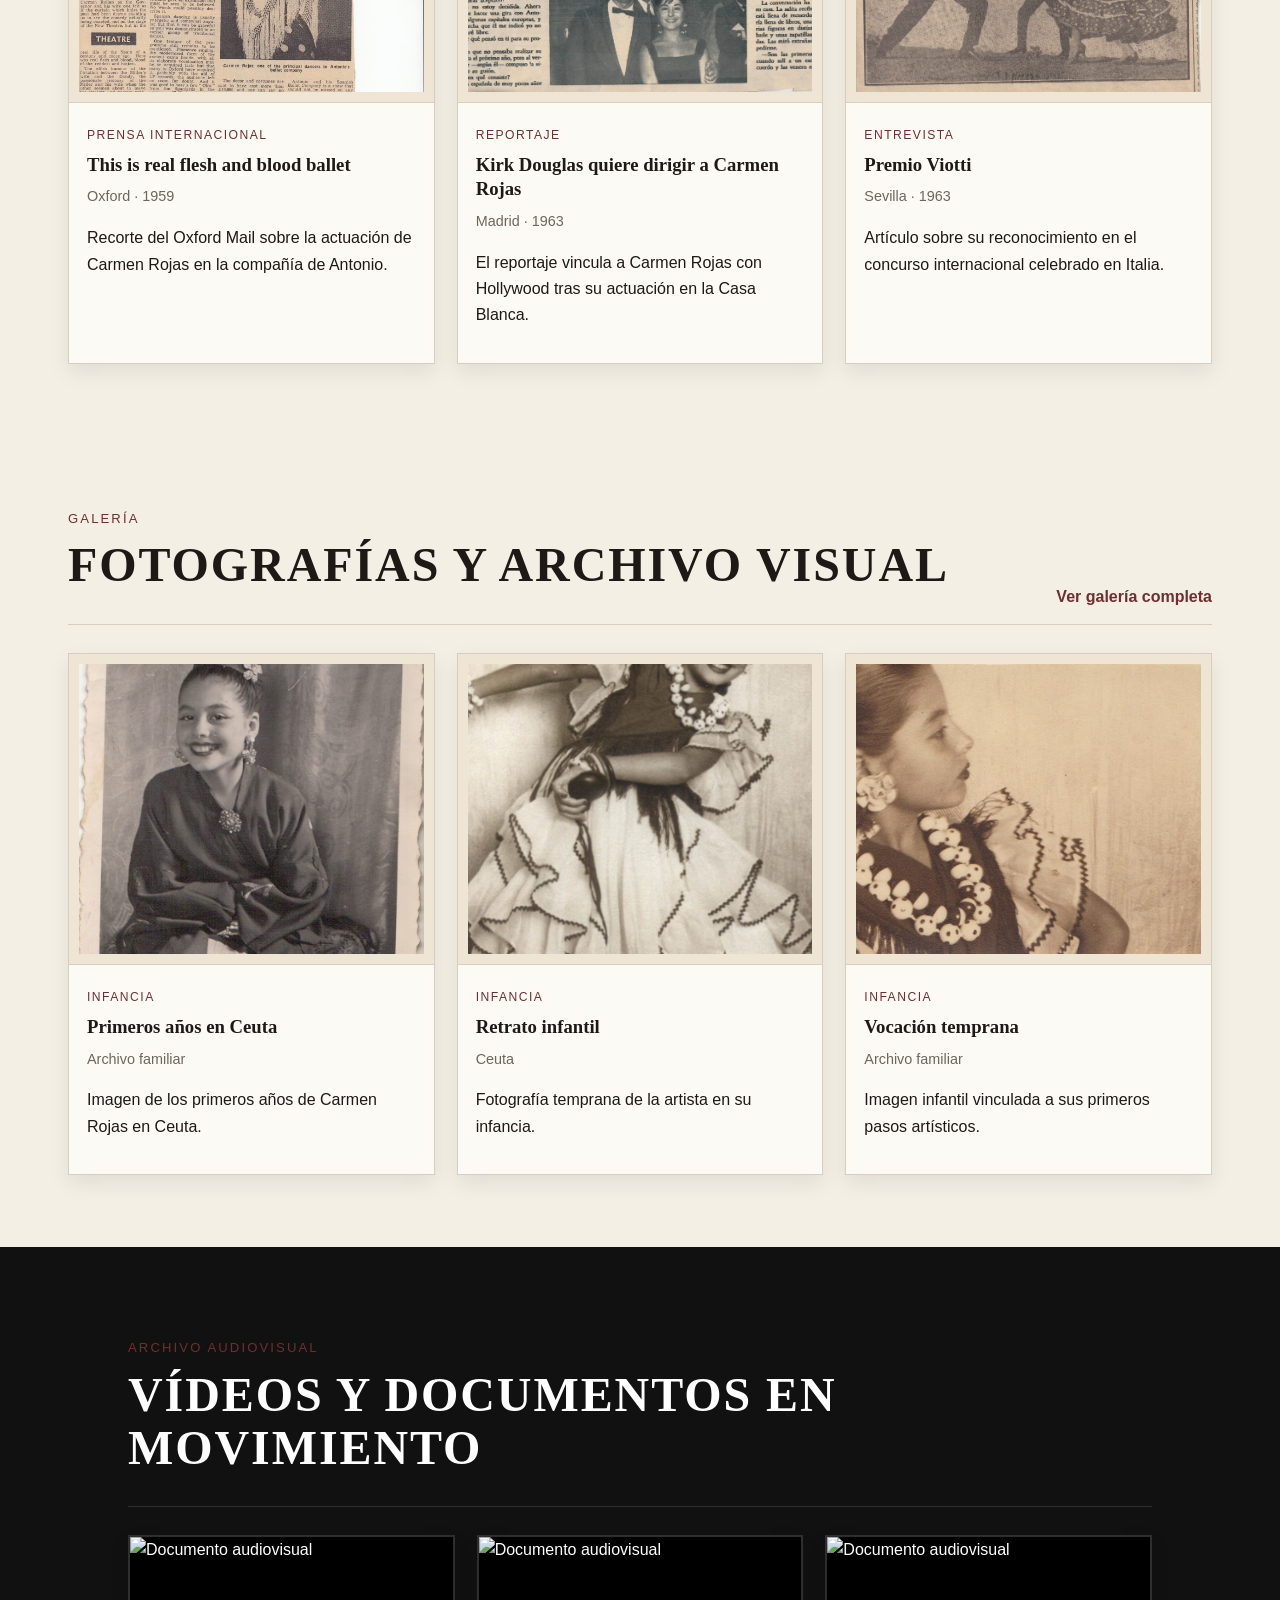
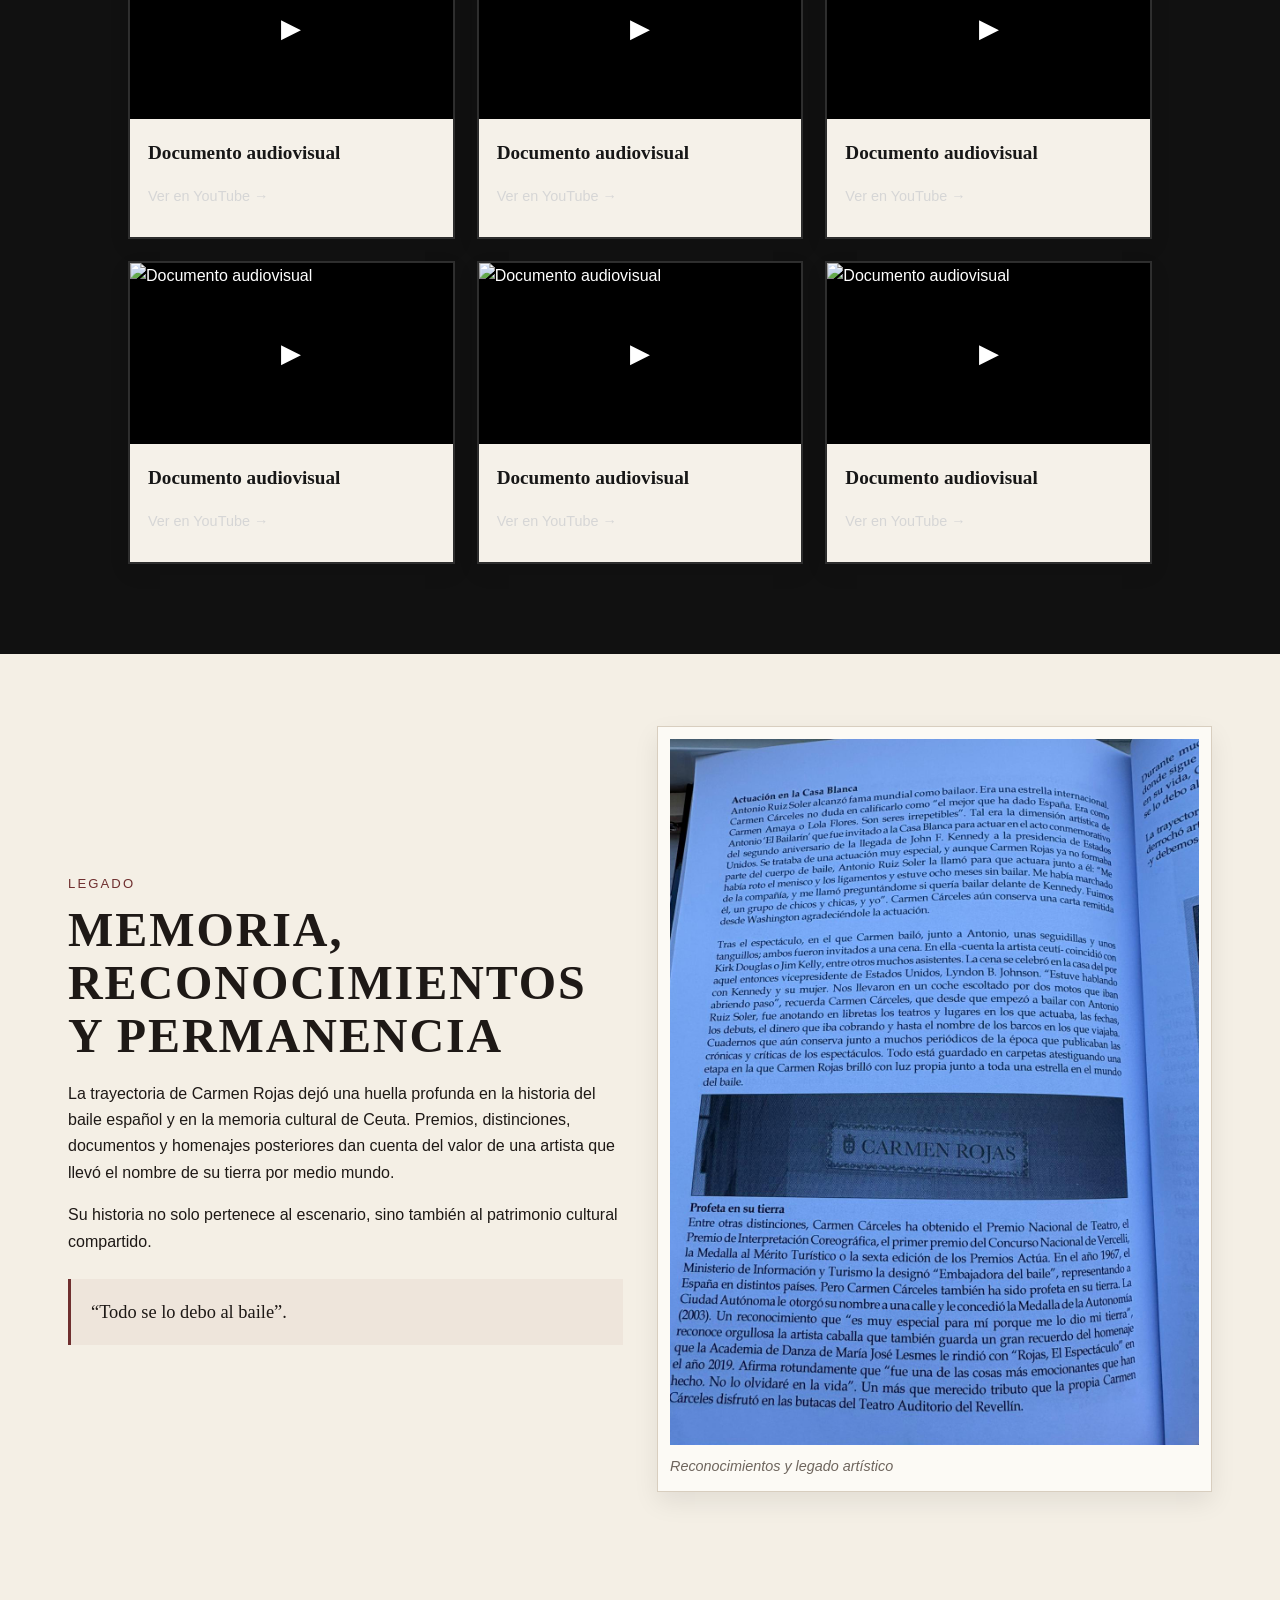
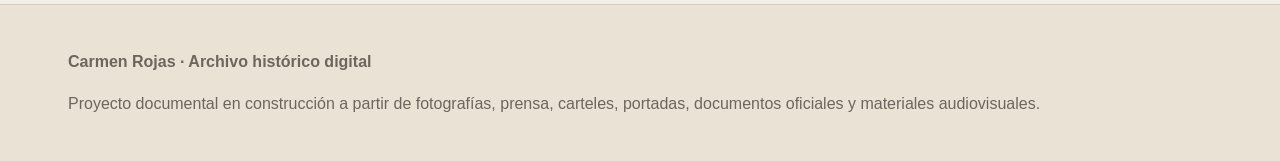
==== commit 66690017: "Update index.html" ====
--- a/index.html
+++ b/index.html
@@ -11,7 +11,6 @@
 <body>
     <header class="site-header">
         <div class="topbar">
-            <div class="brand">Carmen Rojas<small>Archivo histórico digital</small></div>
             <nav class="nav">
                 <a href="index.html" class="active">Inicio</a>
                 <a href="hemeroteca.html">Hemeroteca</a>
@@ -149,4 +148,4 @@
     <script src="js/main.js"></script>
 </body>
 
-</html>+</html>
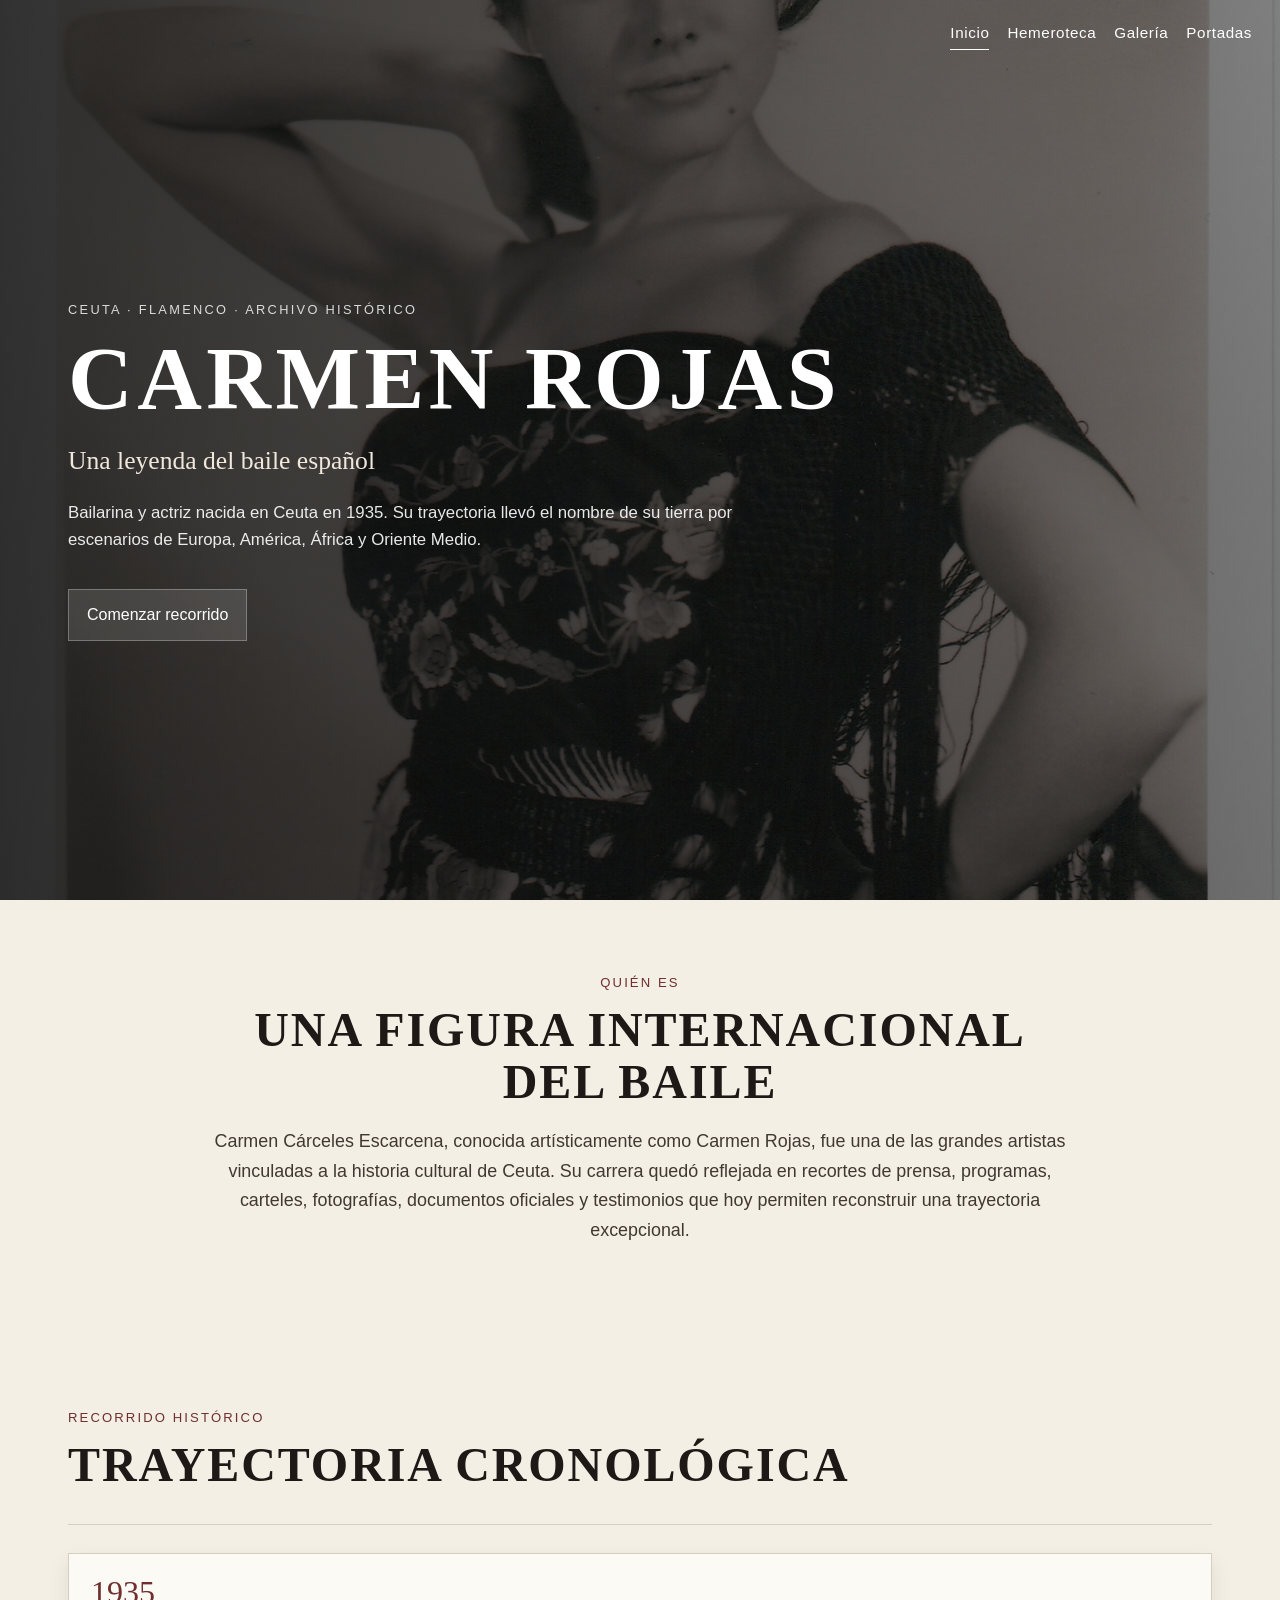
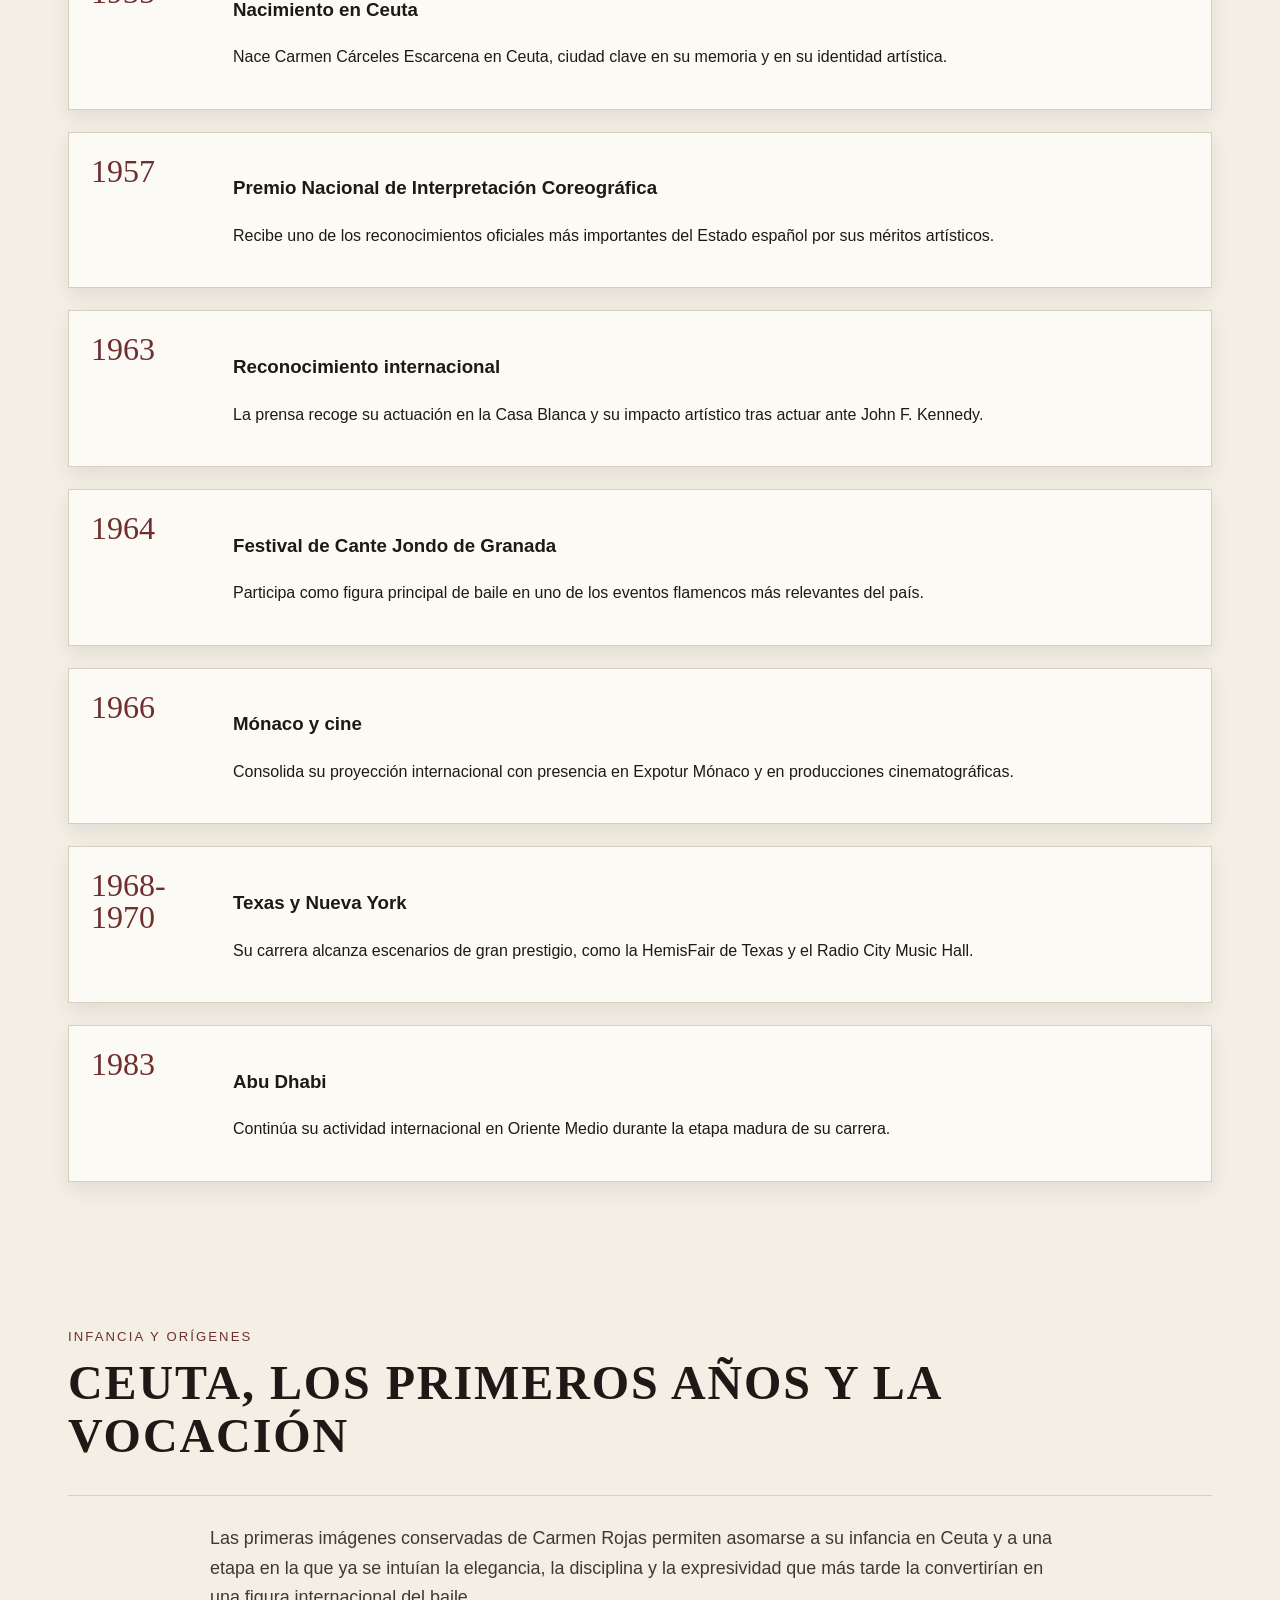
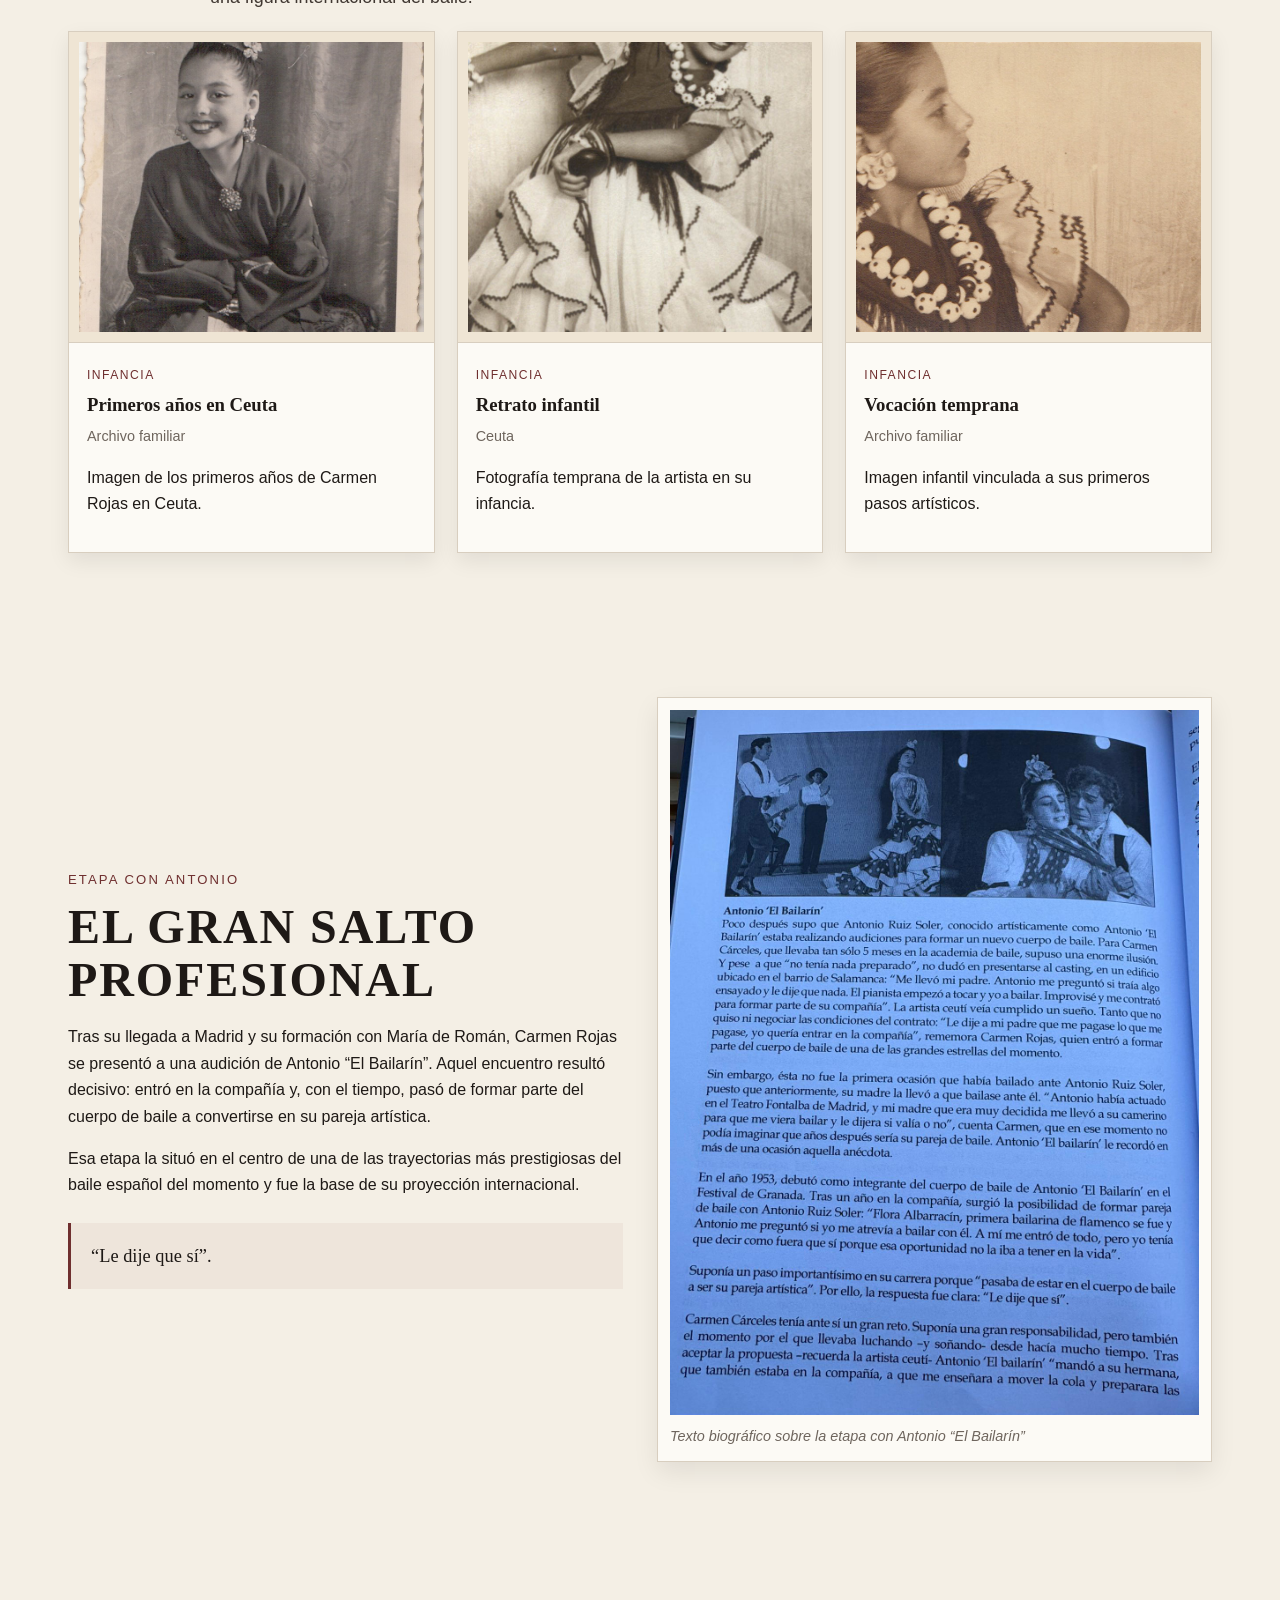
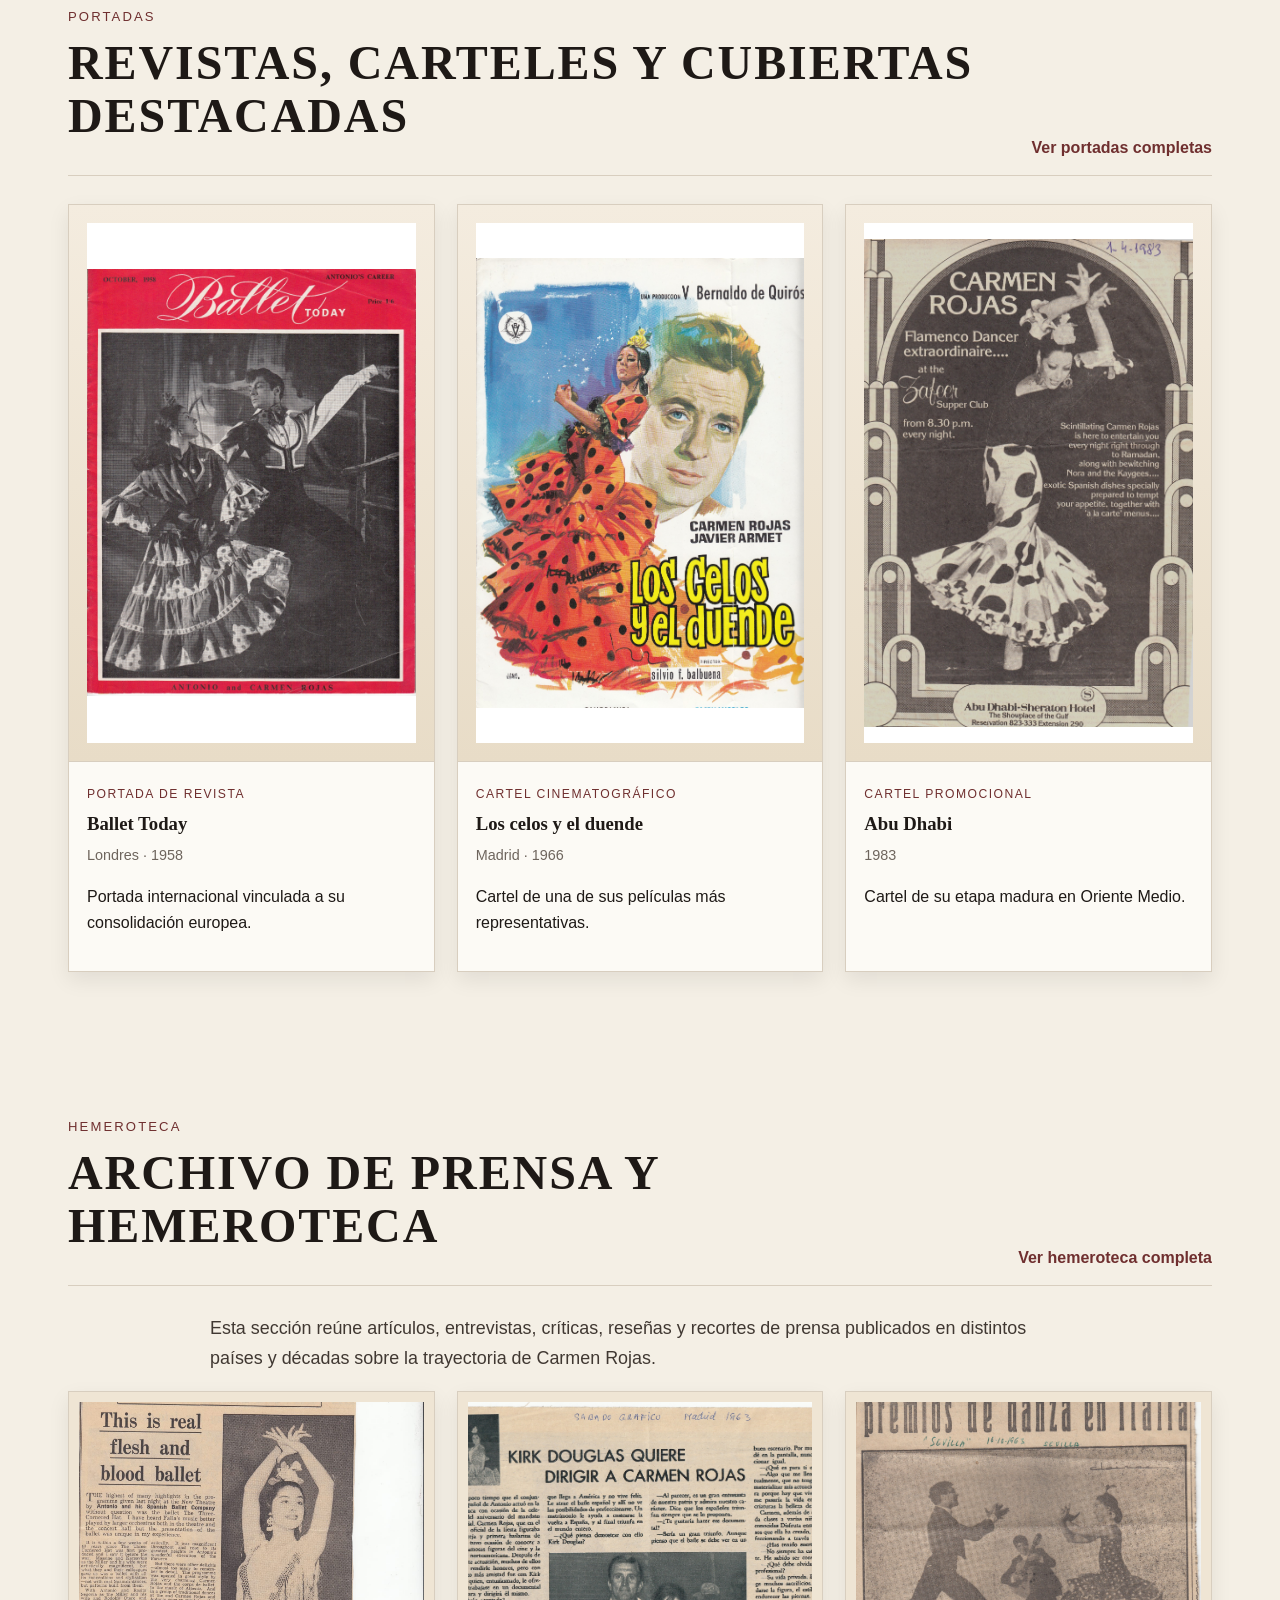
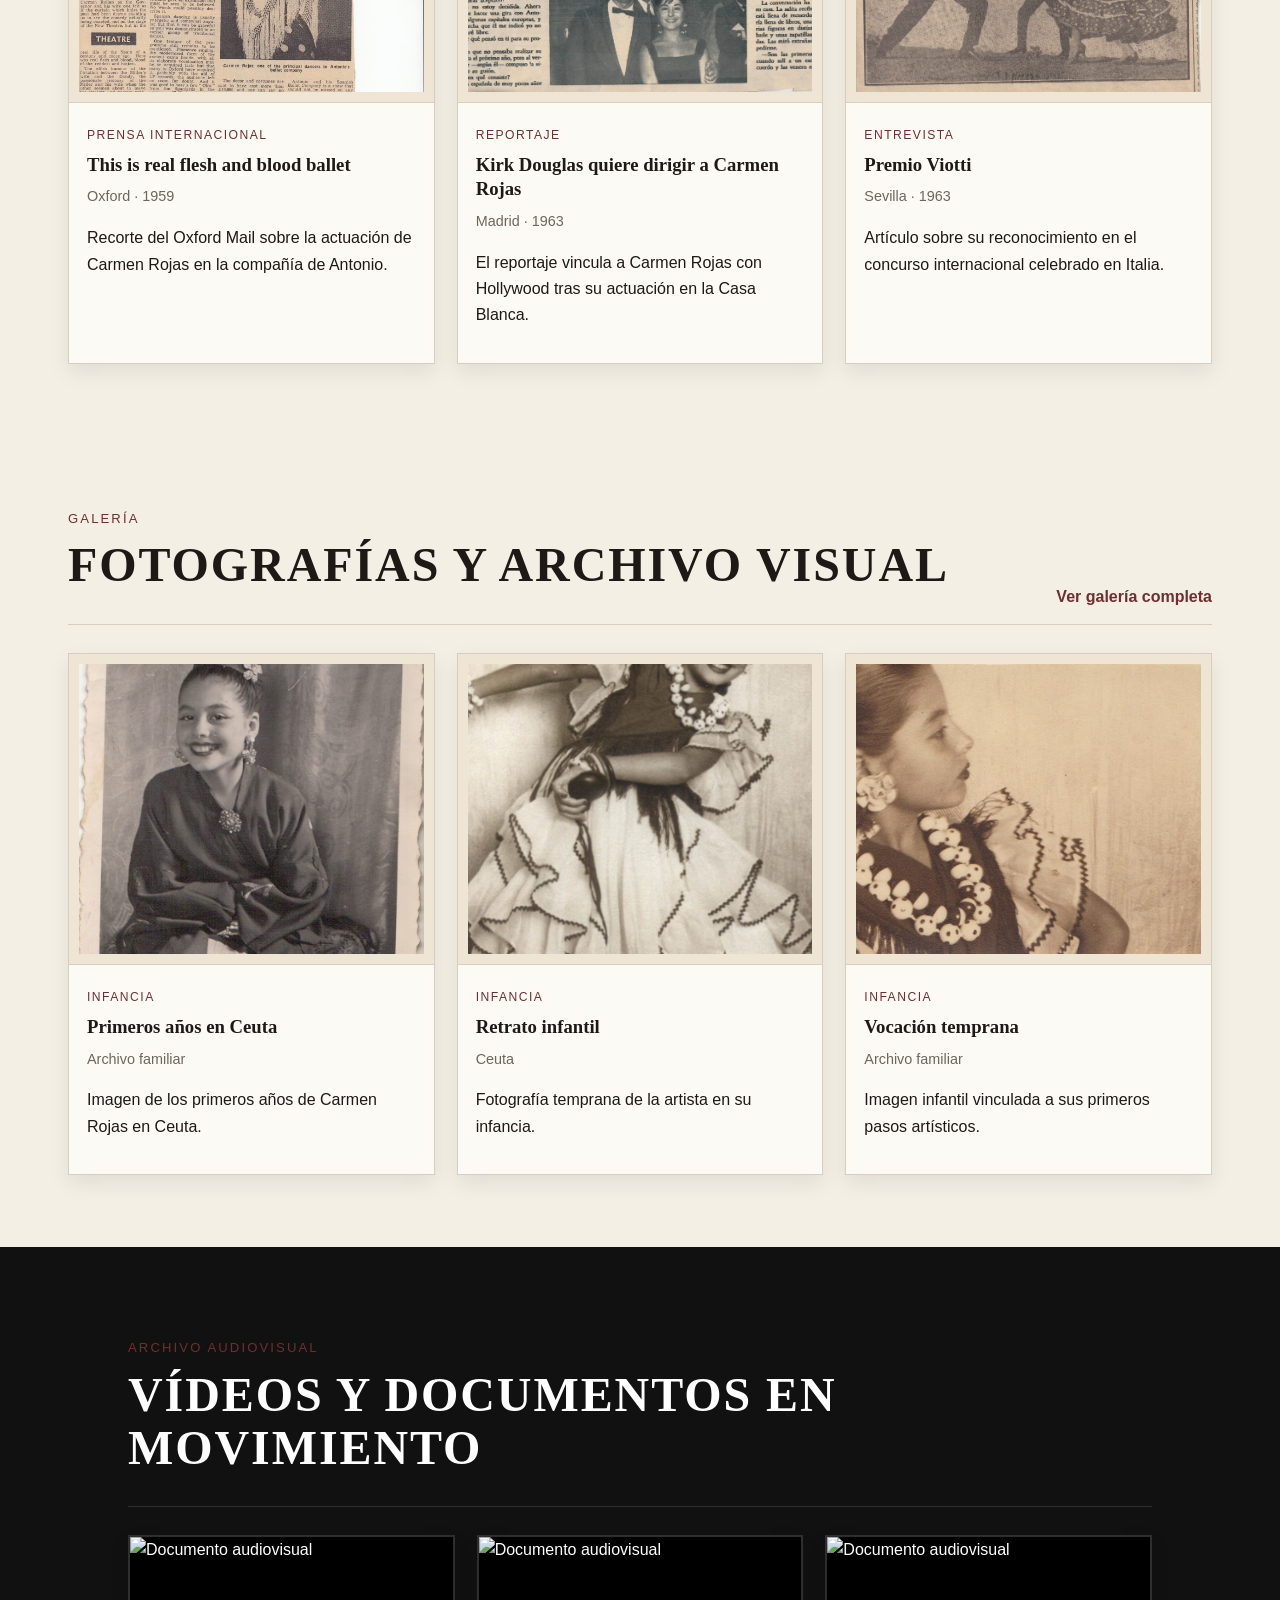
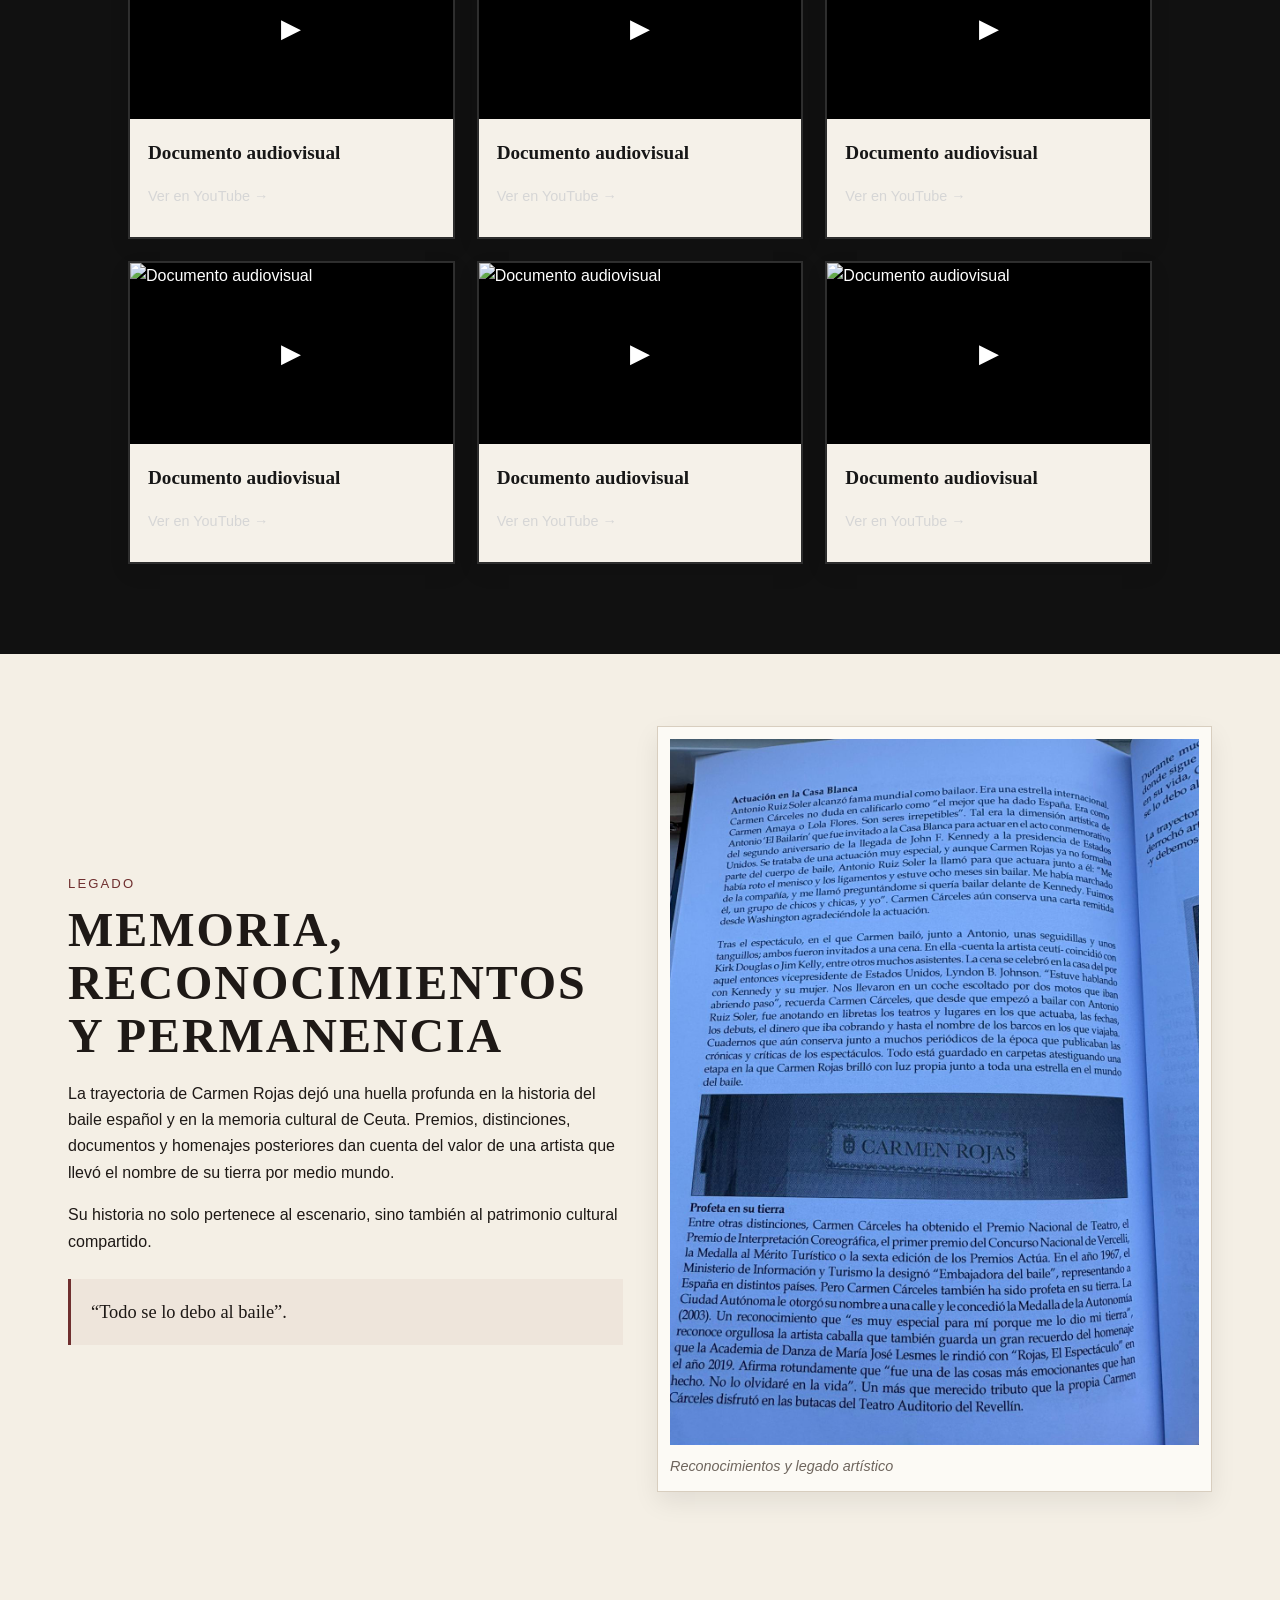
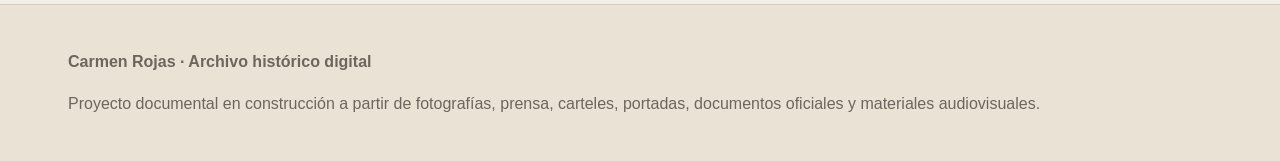
==== commit 63e6afee: "Update index.html" ====
--- a/index.html
+++ b/index.html
@@ -23,7 +23,7 @@
                 <p class="eyebrow">Ceuta · Flamenco · Archivo histórico</p>
                 <h1>Carmen Rojas</h1>
                 <p class="hero-subtitle">Una leyenda del baile español</p>
-                <p class="hero-description">Bailaora y actriz nacida en Ceuta en 1935. Su trayectoria llevó el nombre de
+                <p class="hero-description">Bailarina y actriz nacida en Ceuta en 1935. Su trayectoria llevó el nombre de
                     su tierra por escenarios de Europa, América, África y Oriente Medio.</p><a href="#introduccion"
                     class="hero-button">Comenzar recorrido</a>
             </div>
--- a/css/styles.css
+++ b/css/styles.css
@@ -46,7 +46,7 @@
   width: 100%;
   padding: 20px 28px;
   display: flex;
-  justify-content: space-between;
+  justify-content: flex-end;
   align-items: center;
   gap: 24px;
   color: #fff
@@ -712,4 +712,4 @@
   .video-grid {
     grid-template-columns: 1fr
   }
-}+}
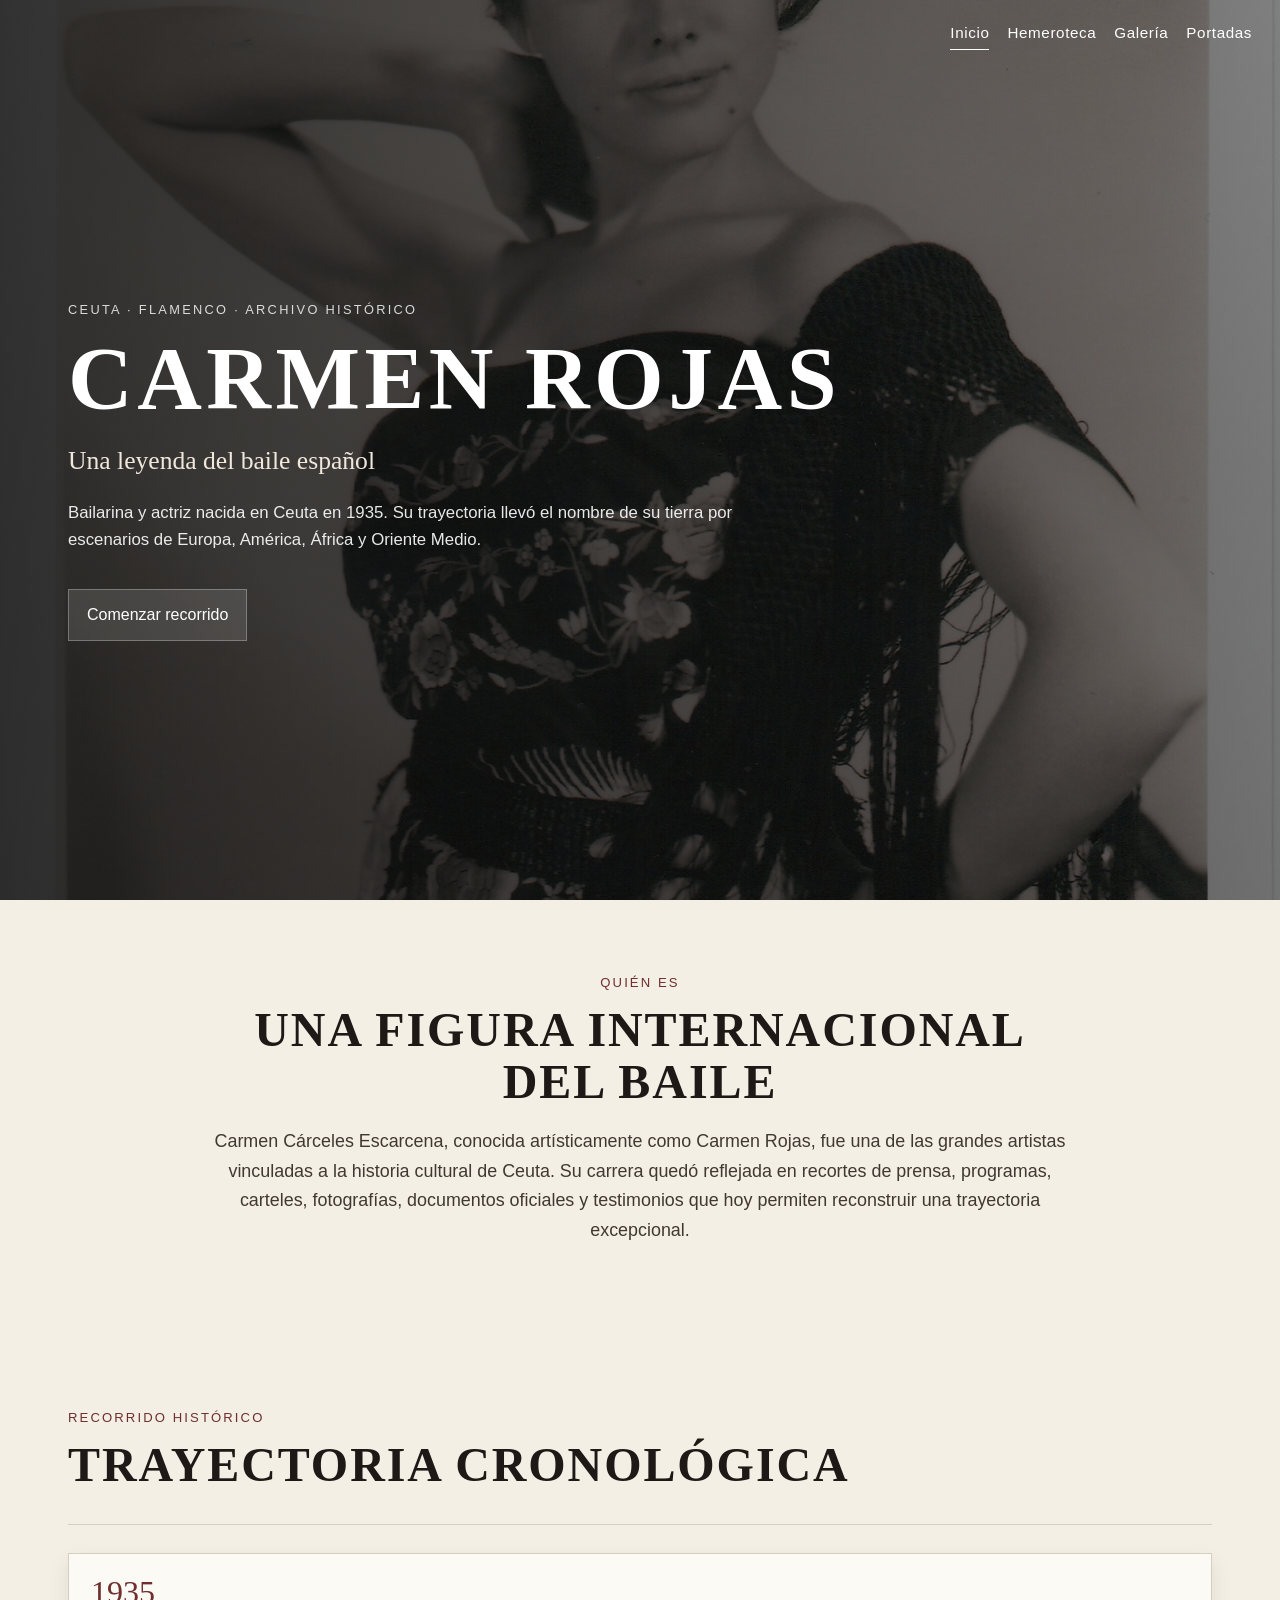
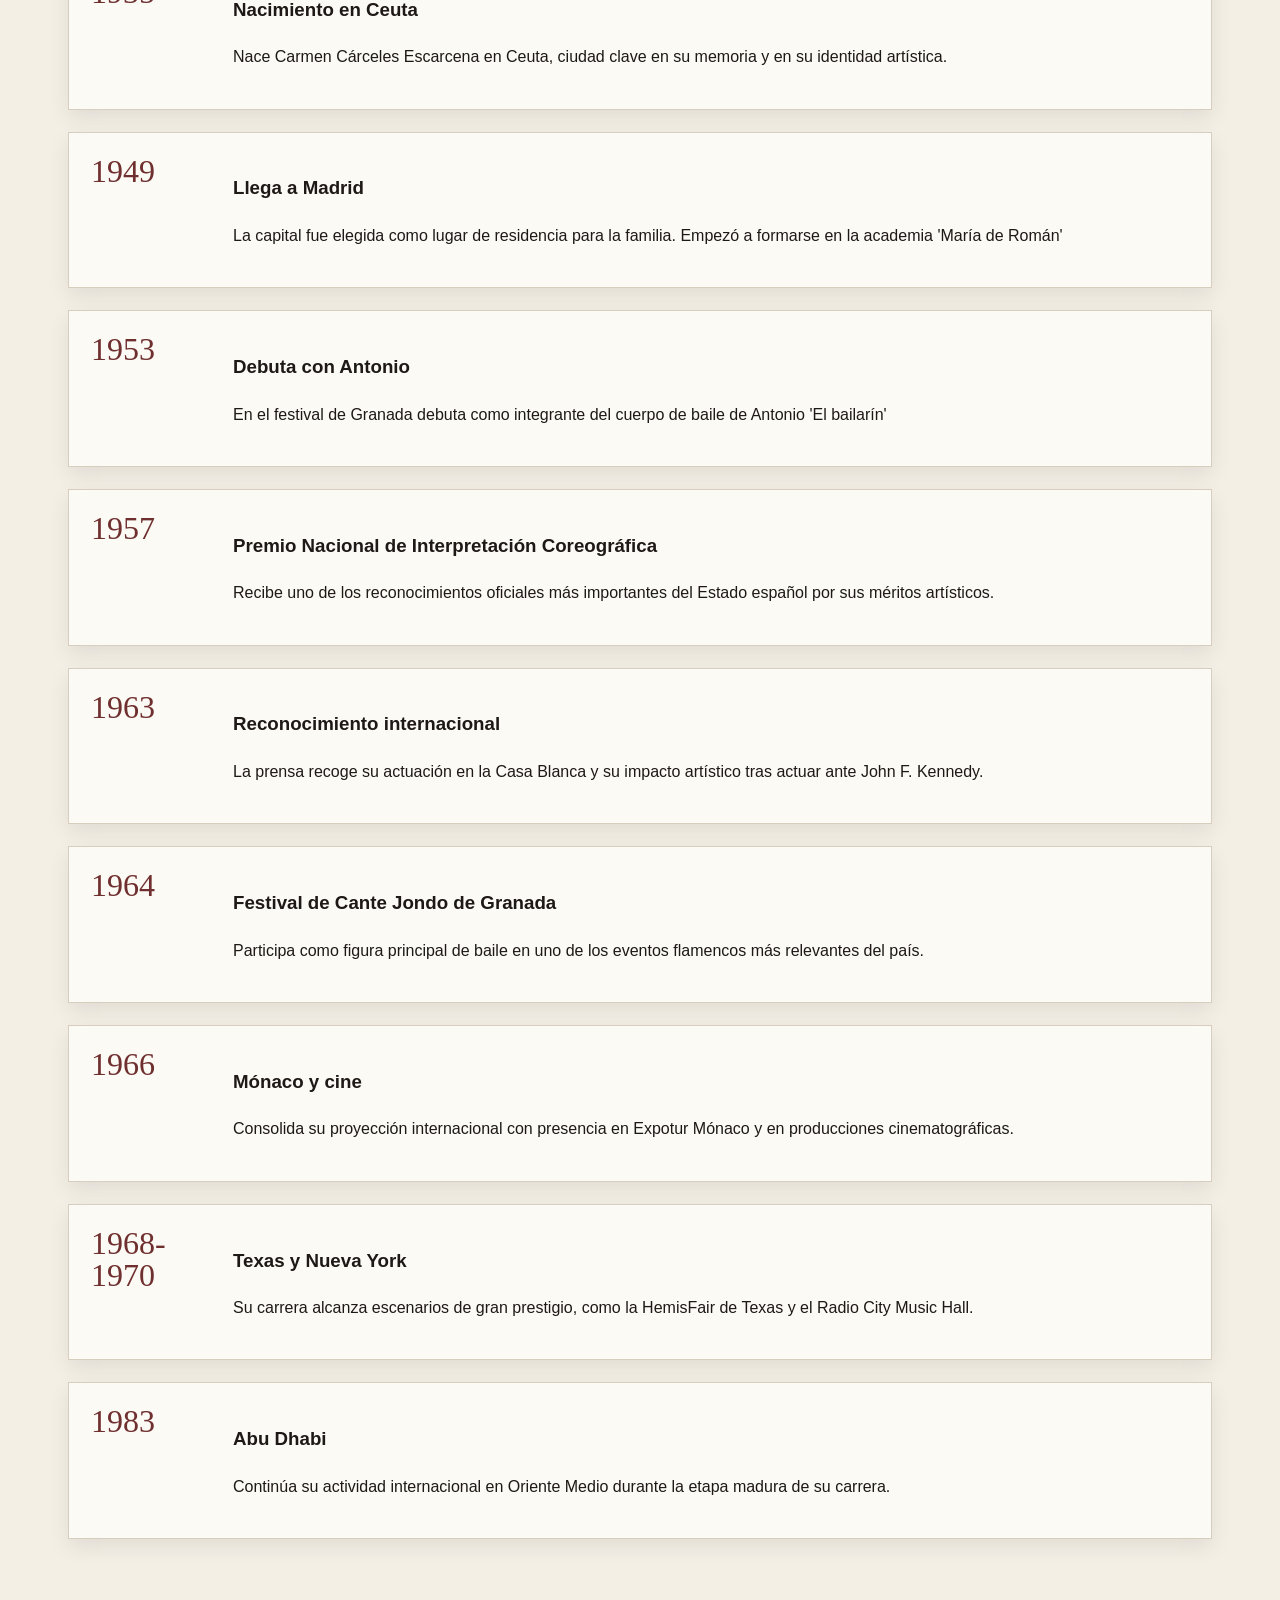
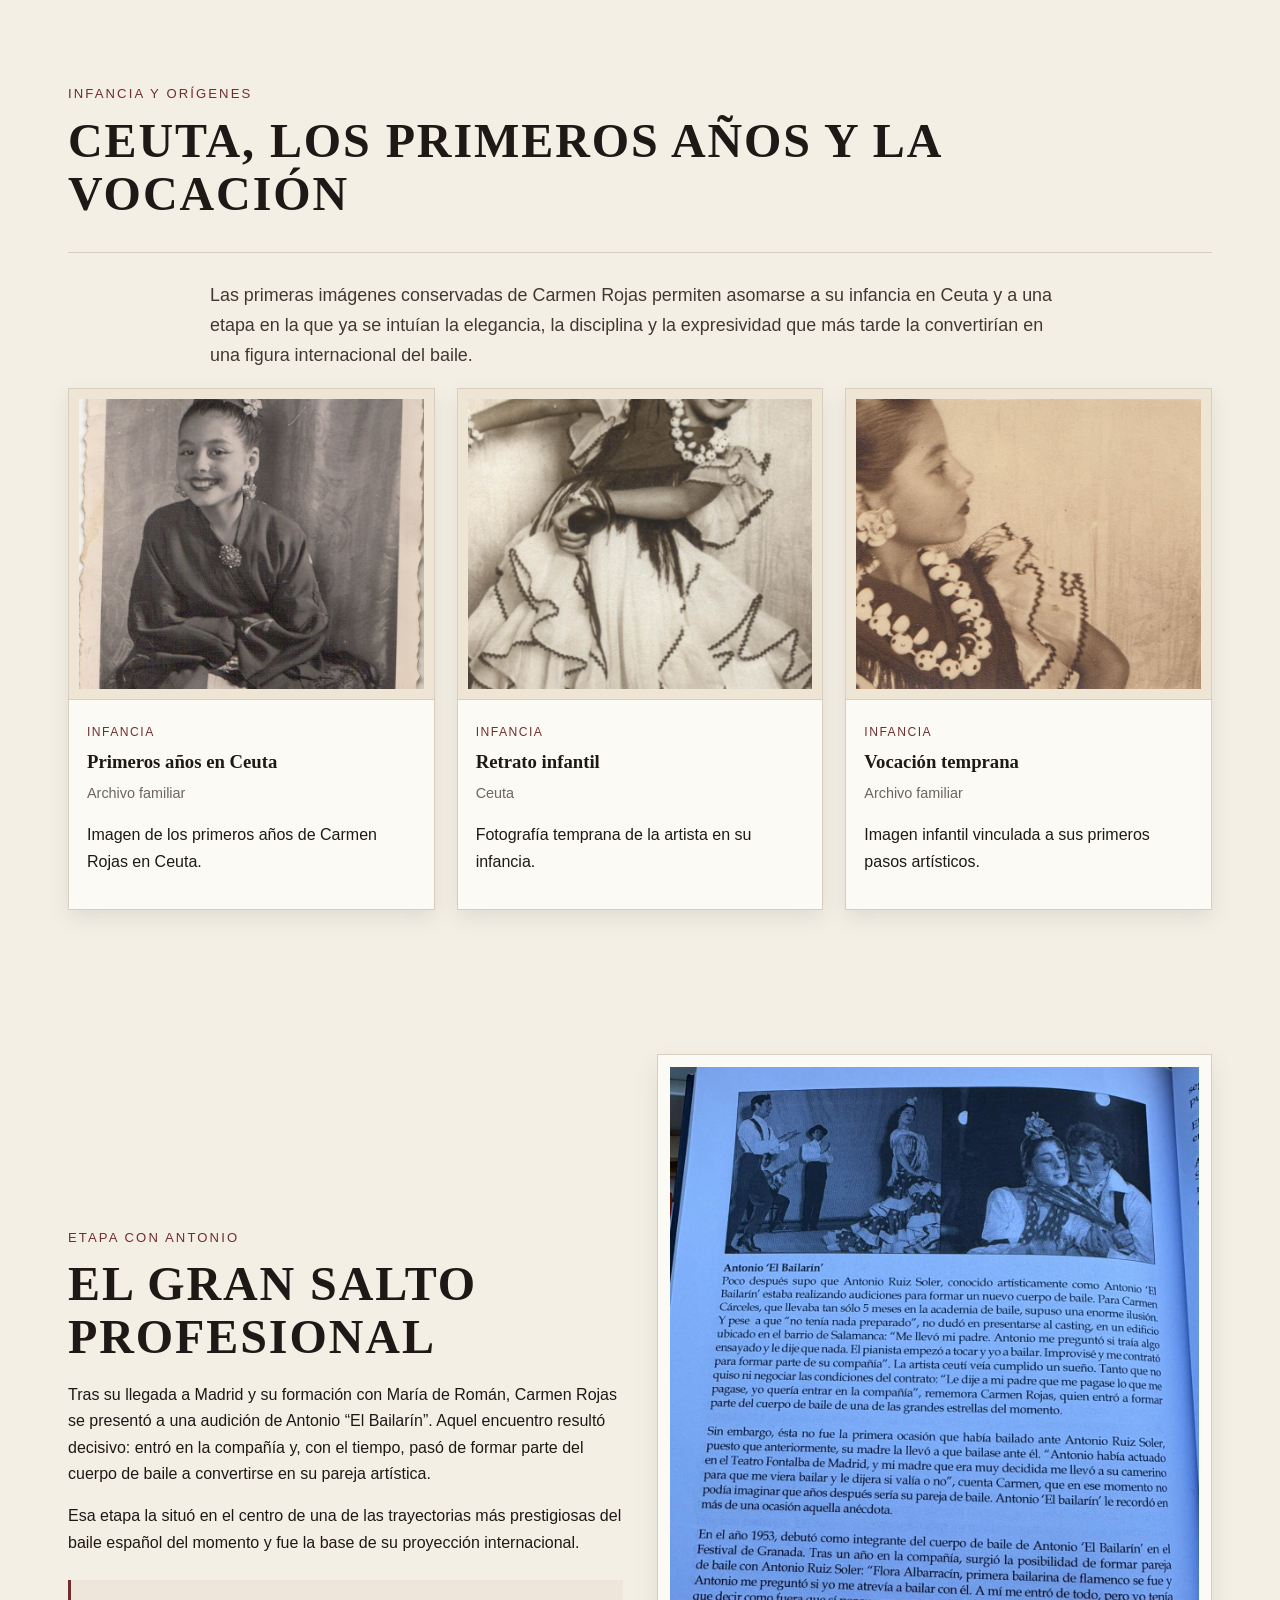
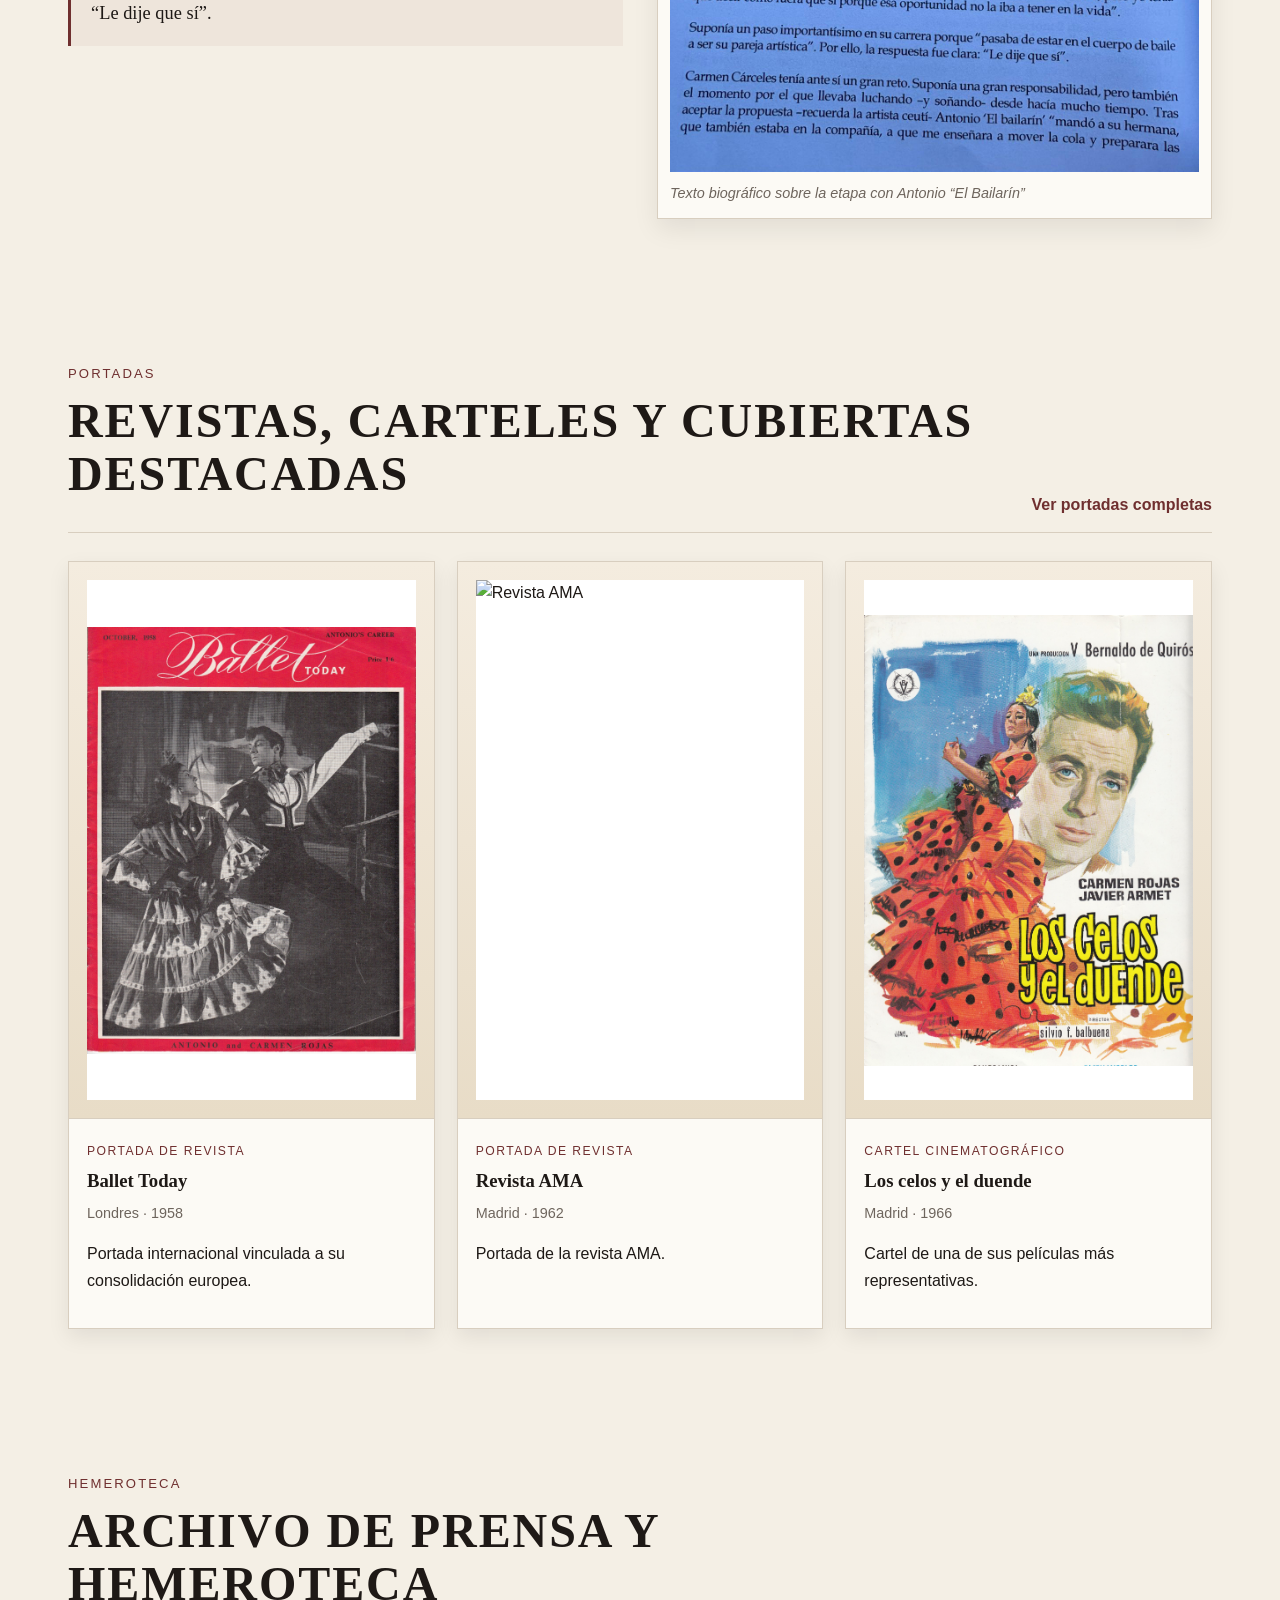
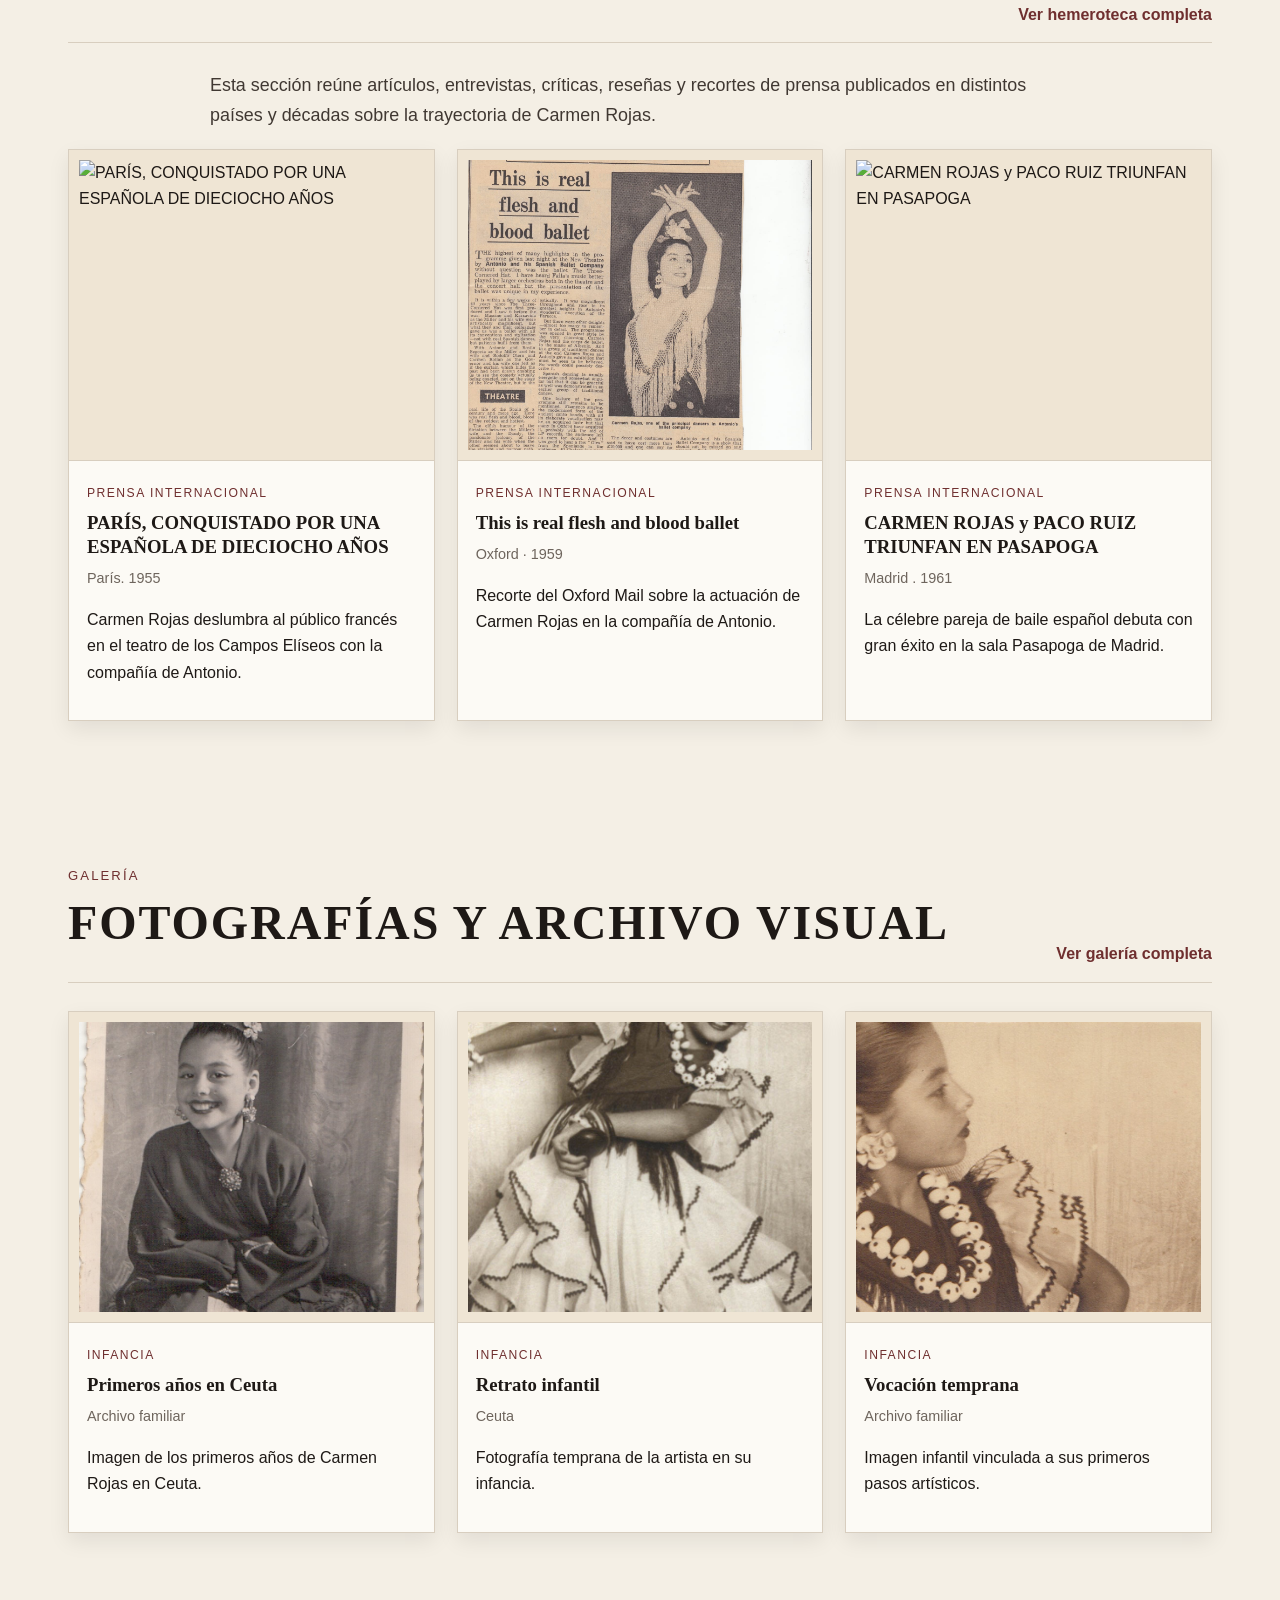
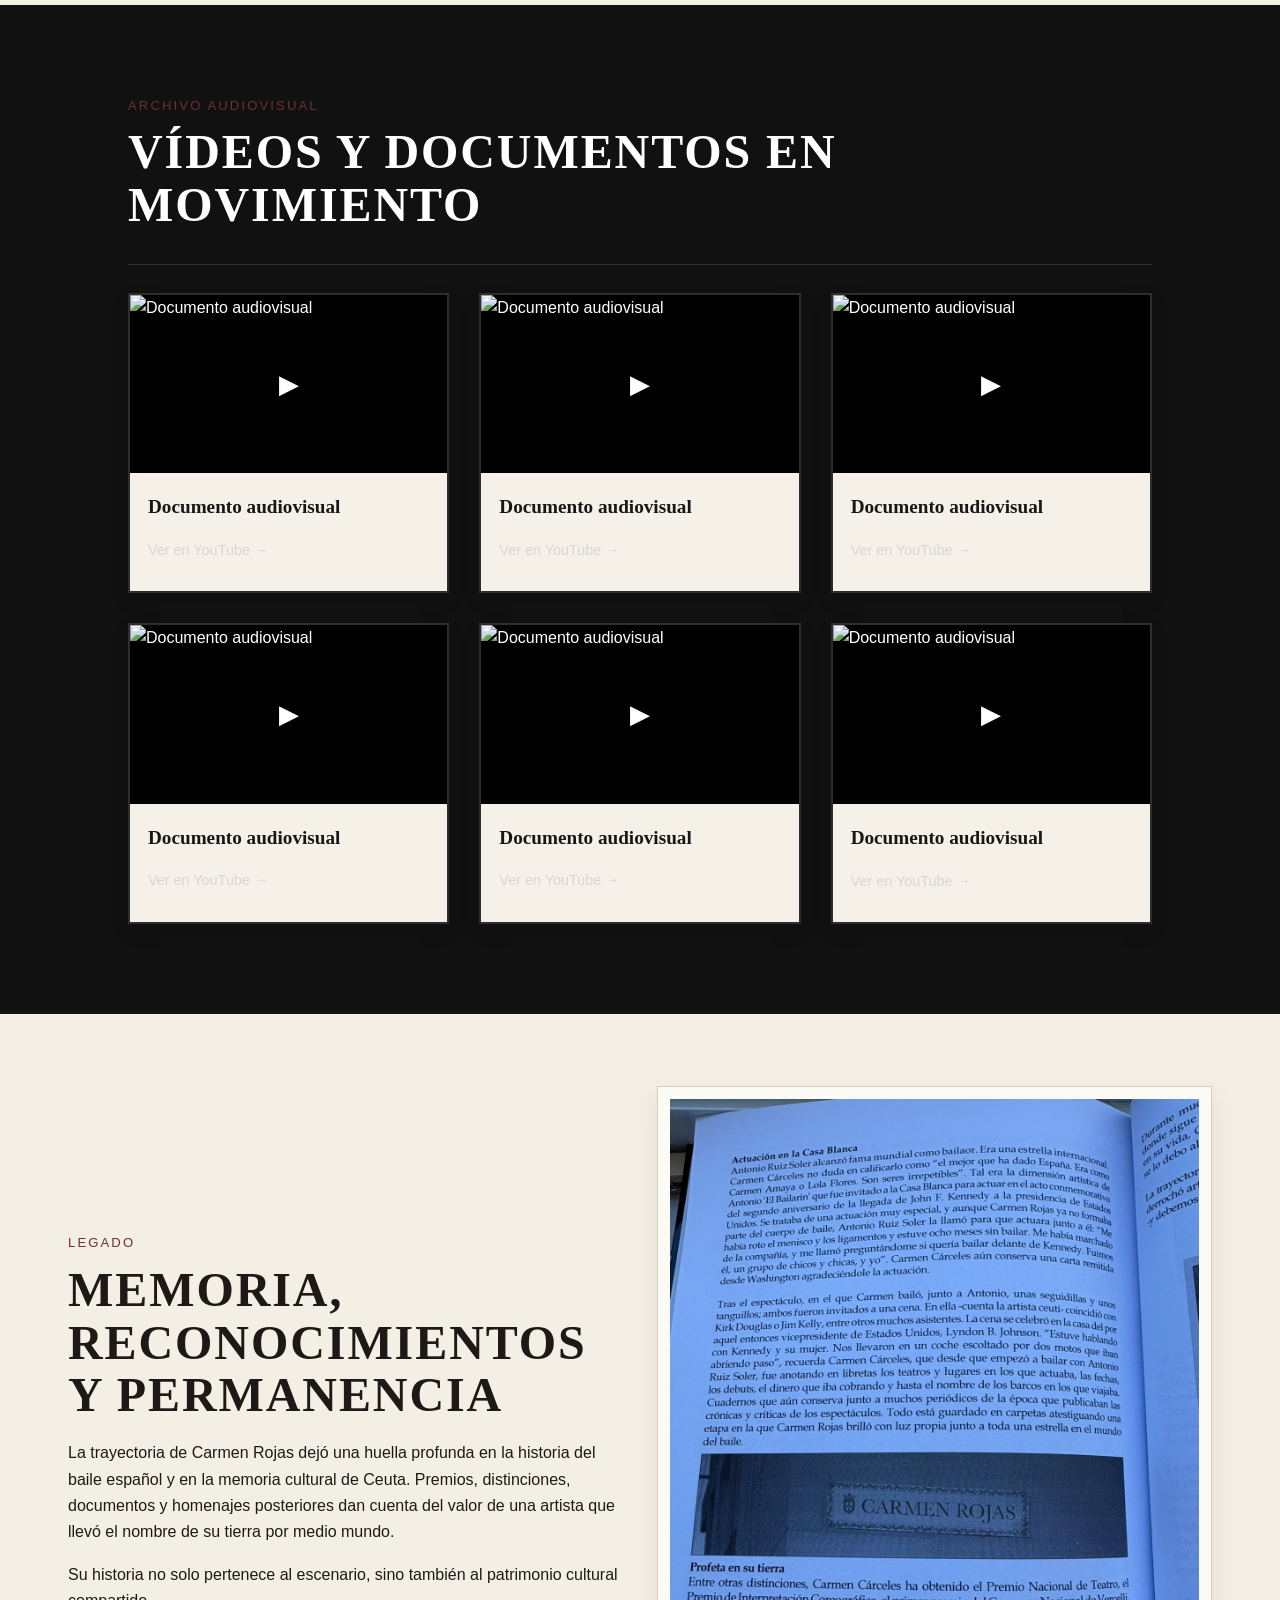
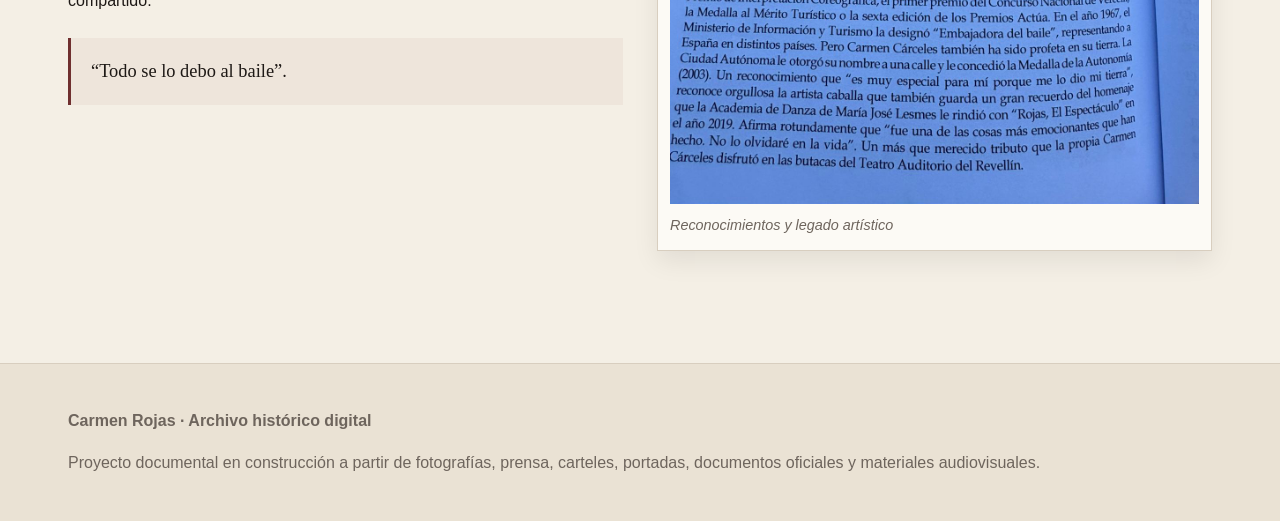
==== commit ba16b6d6: "Update index.html" ====
--- a/index.html
+++ b/index.html
@@ -118,7 +118,7 @@
                     <h2 class="section-title light">Vídeos y documentos en movimiento</h2>
                 </div>
             </div>
-            <div id="homeAudiovisualGrid" class="audiovisual-grid"></div>
+            <div id="homeAudiovisualGrid" class="video-grid"></div>
         </section>
         <section id="legado" class="section reveal">
             <div class="split-layout">
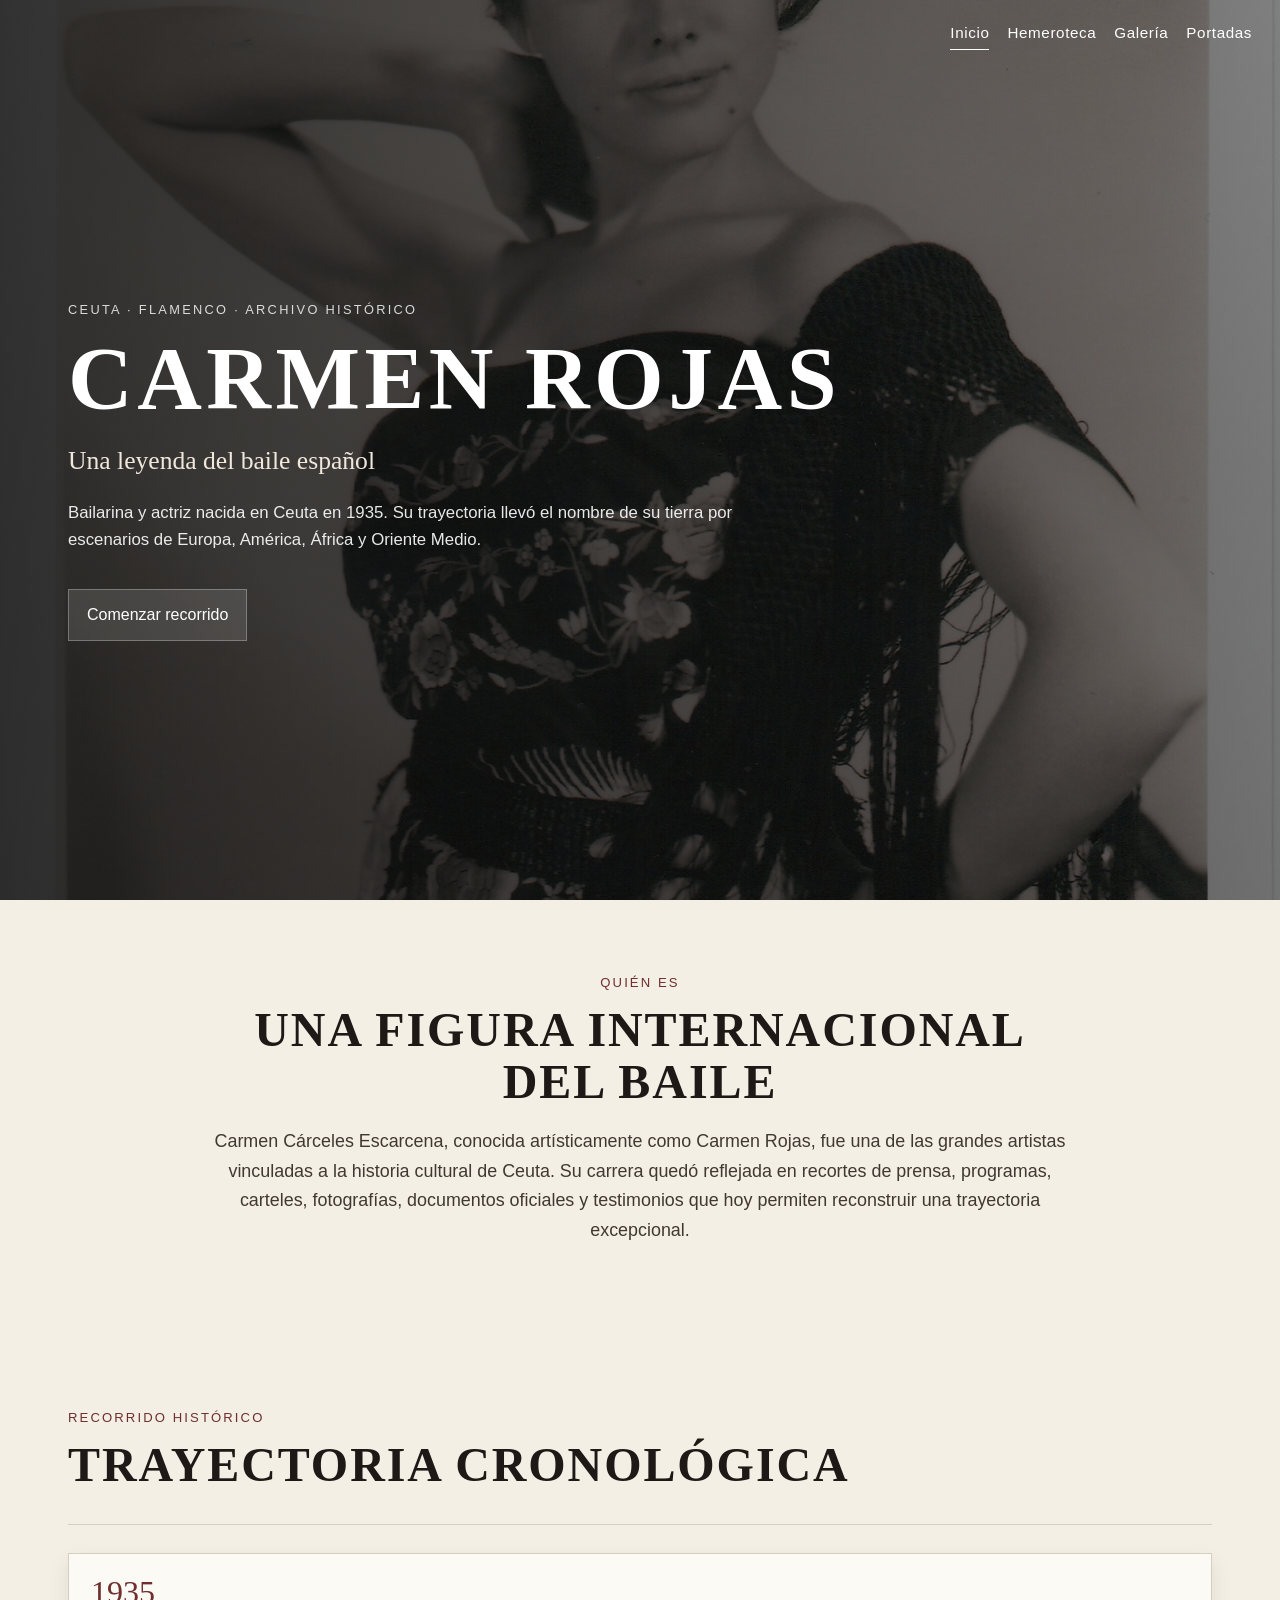
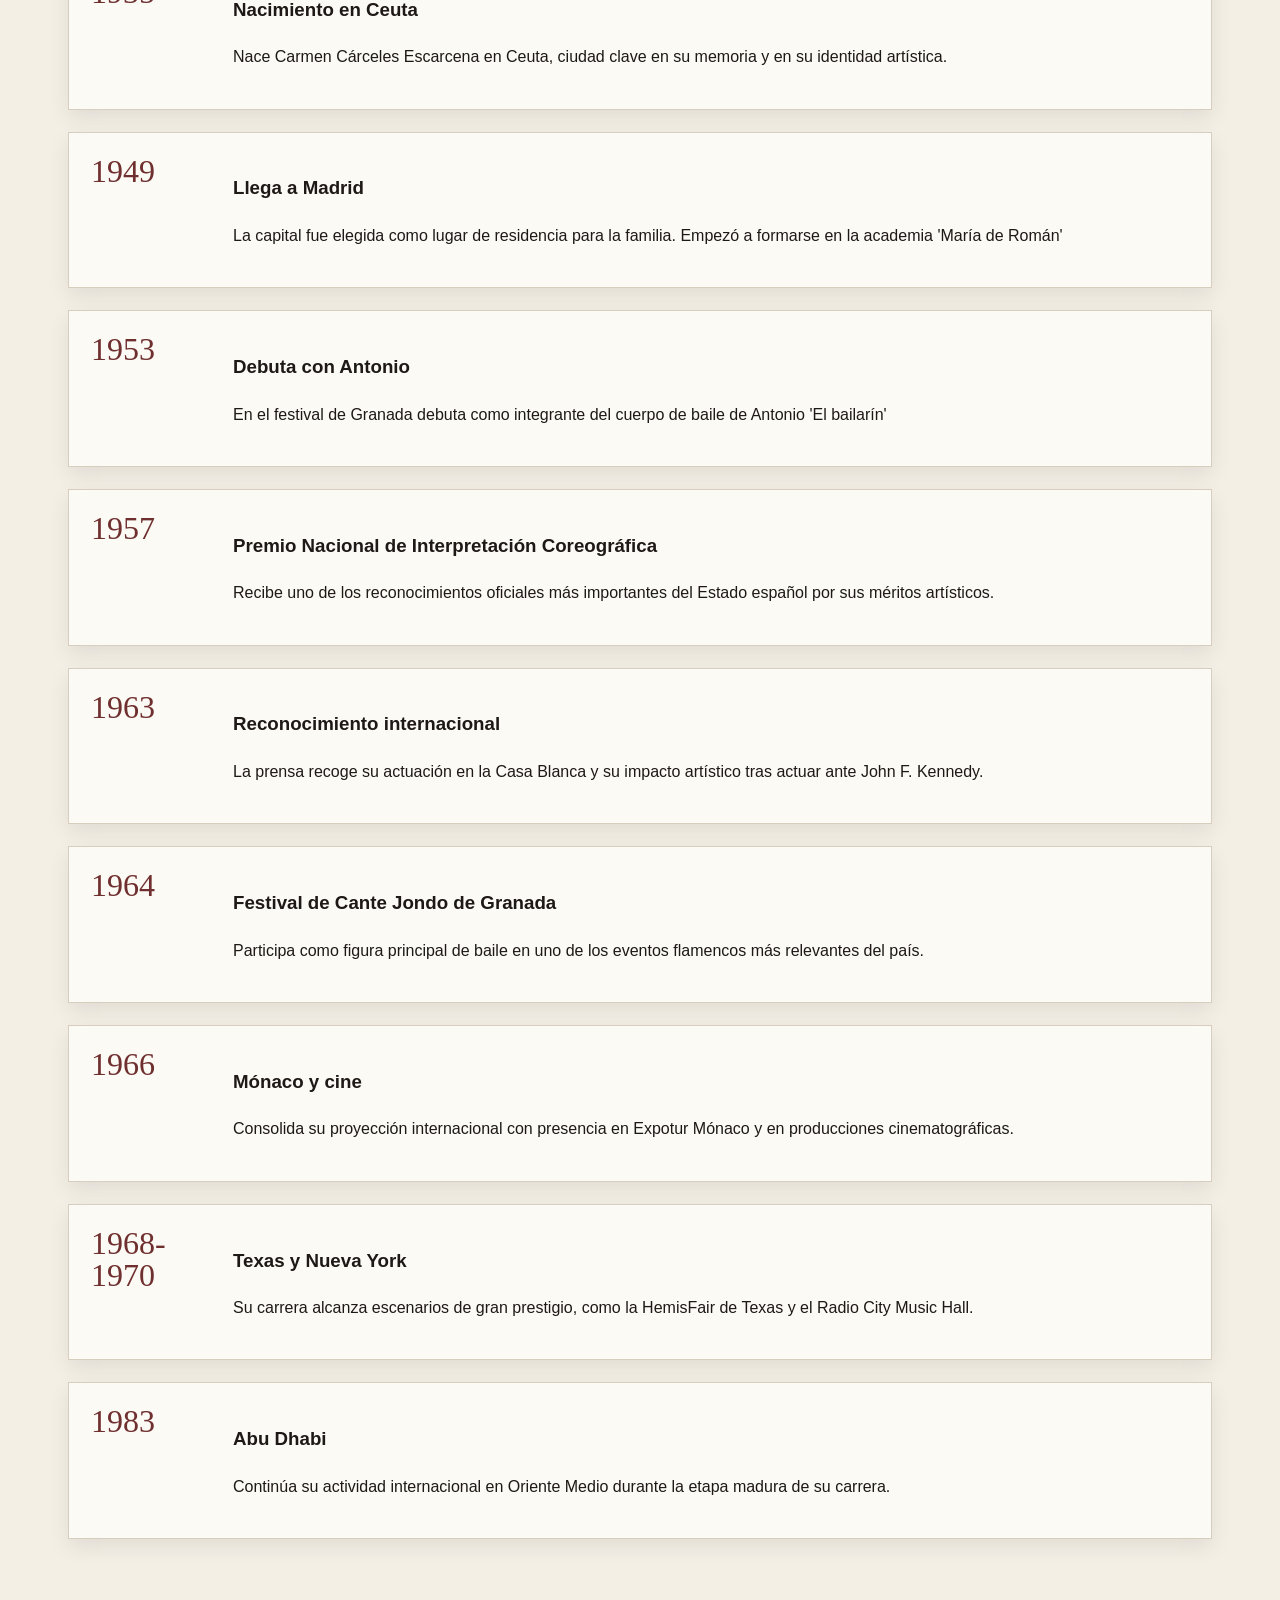
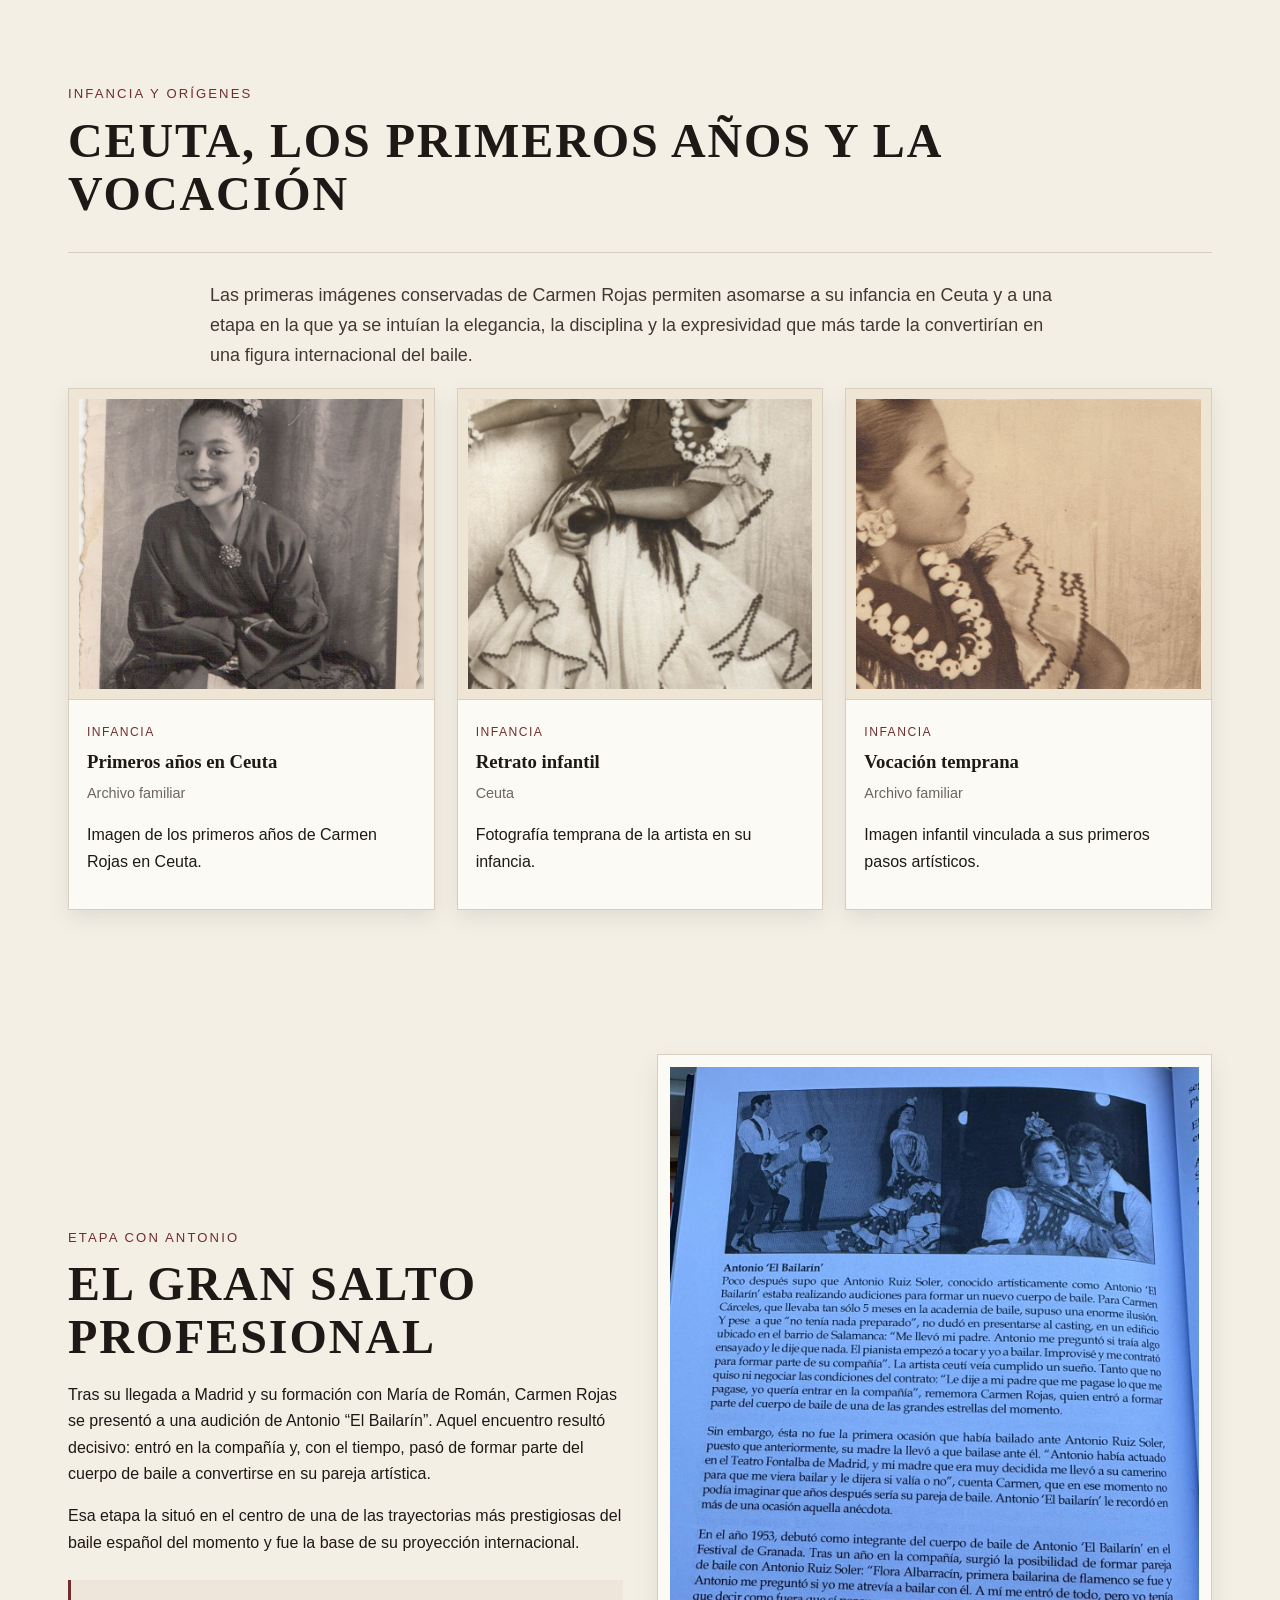
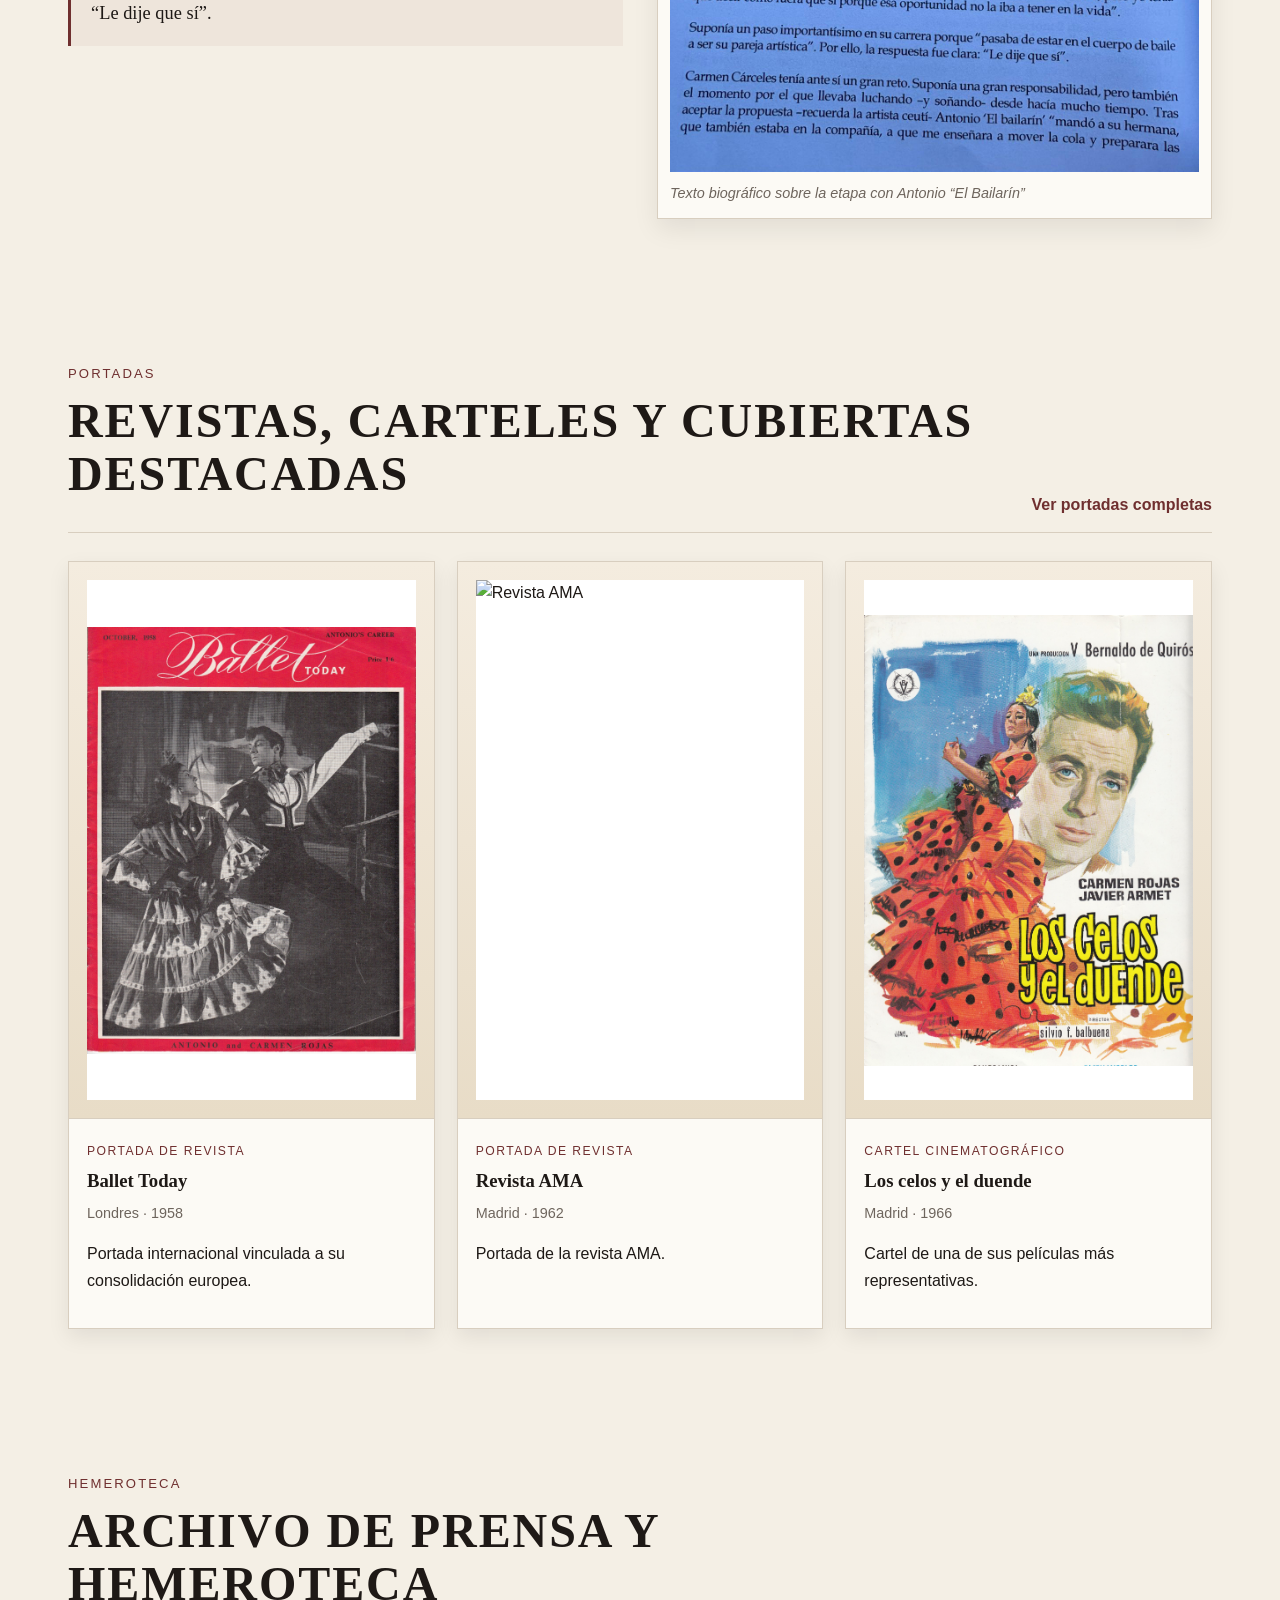
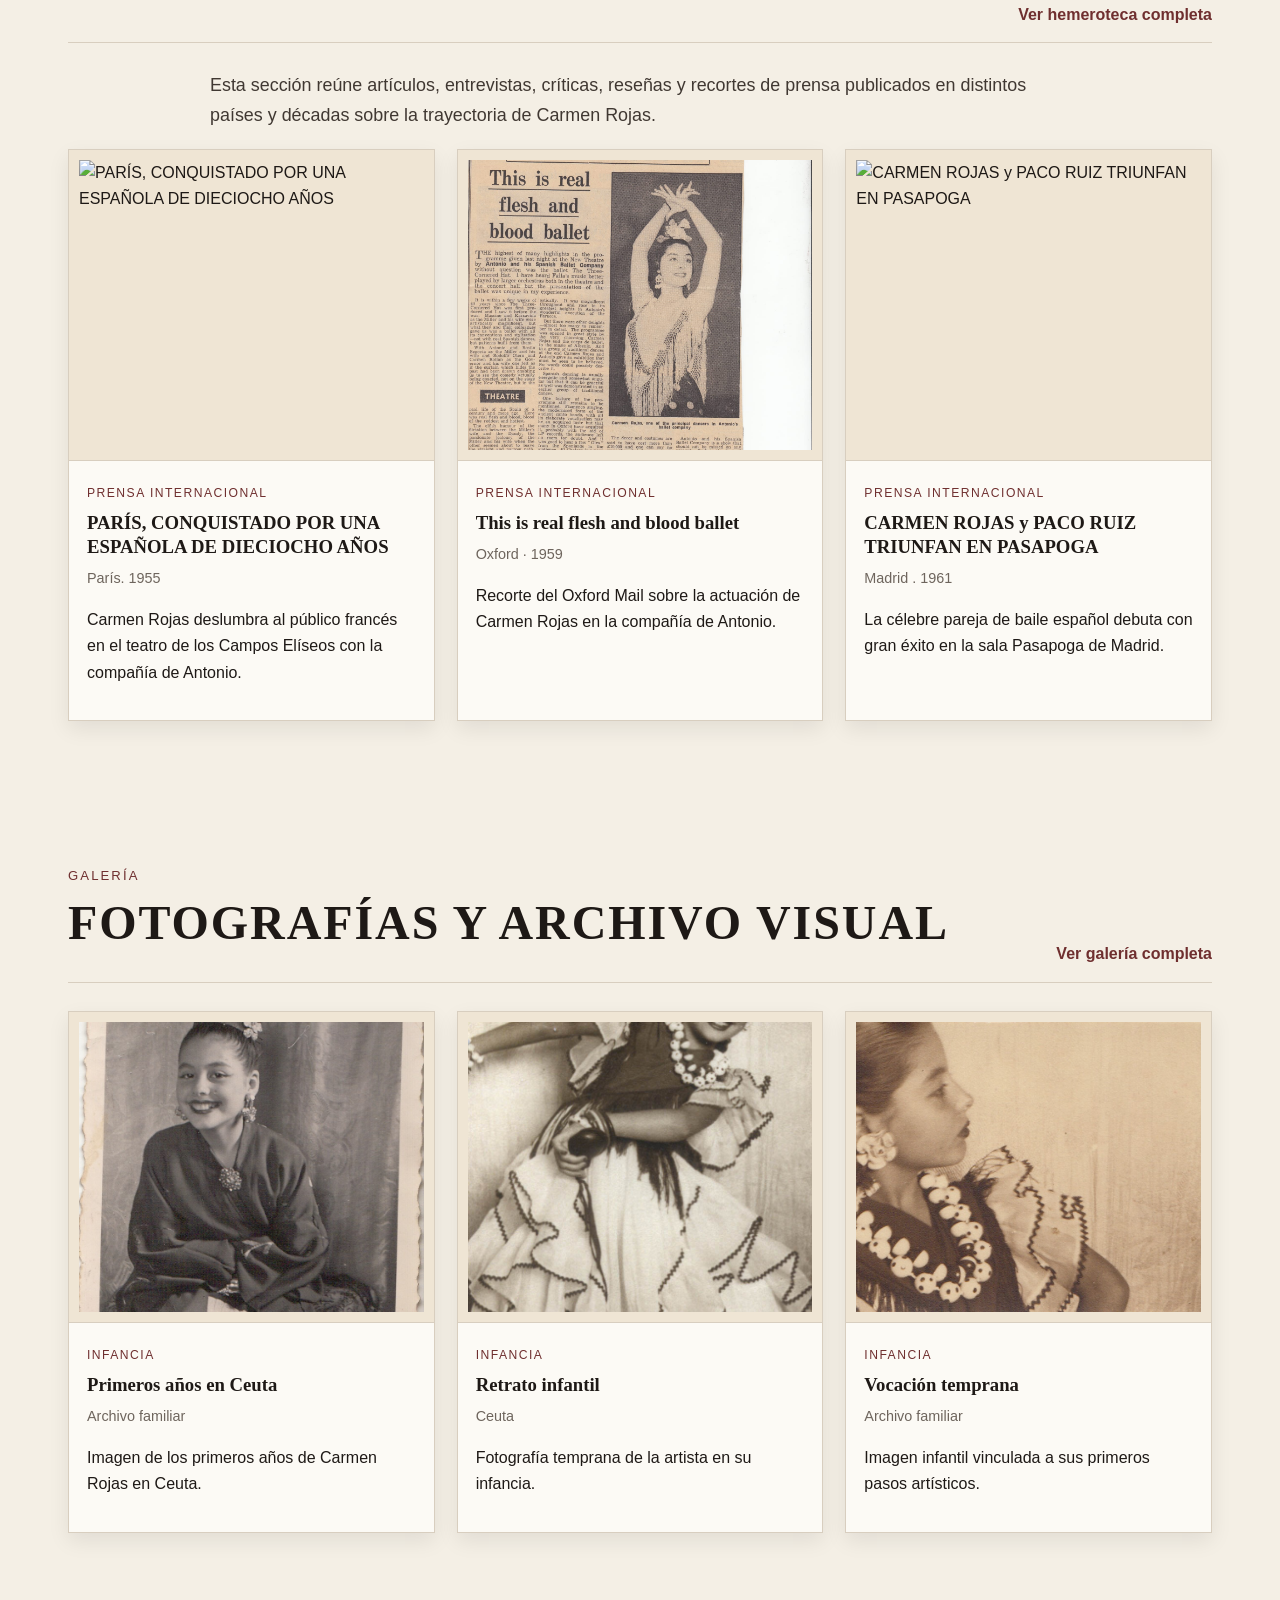
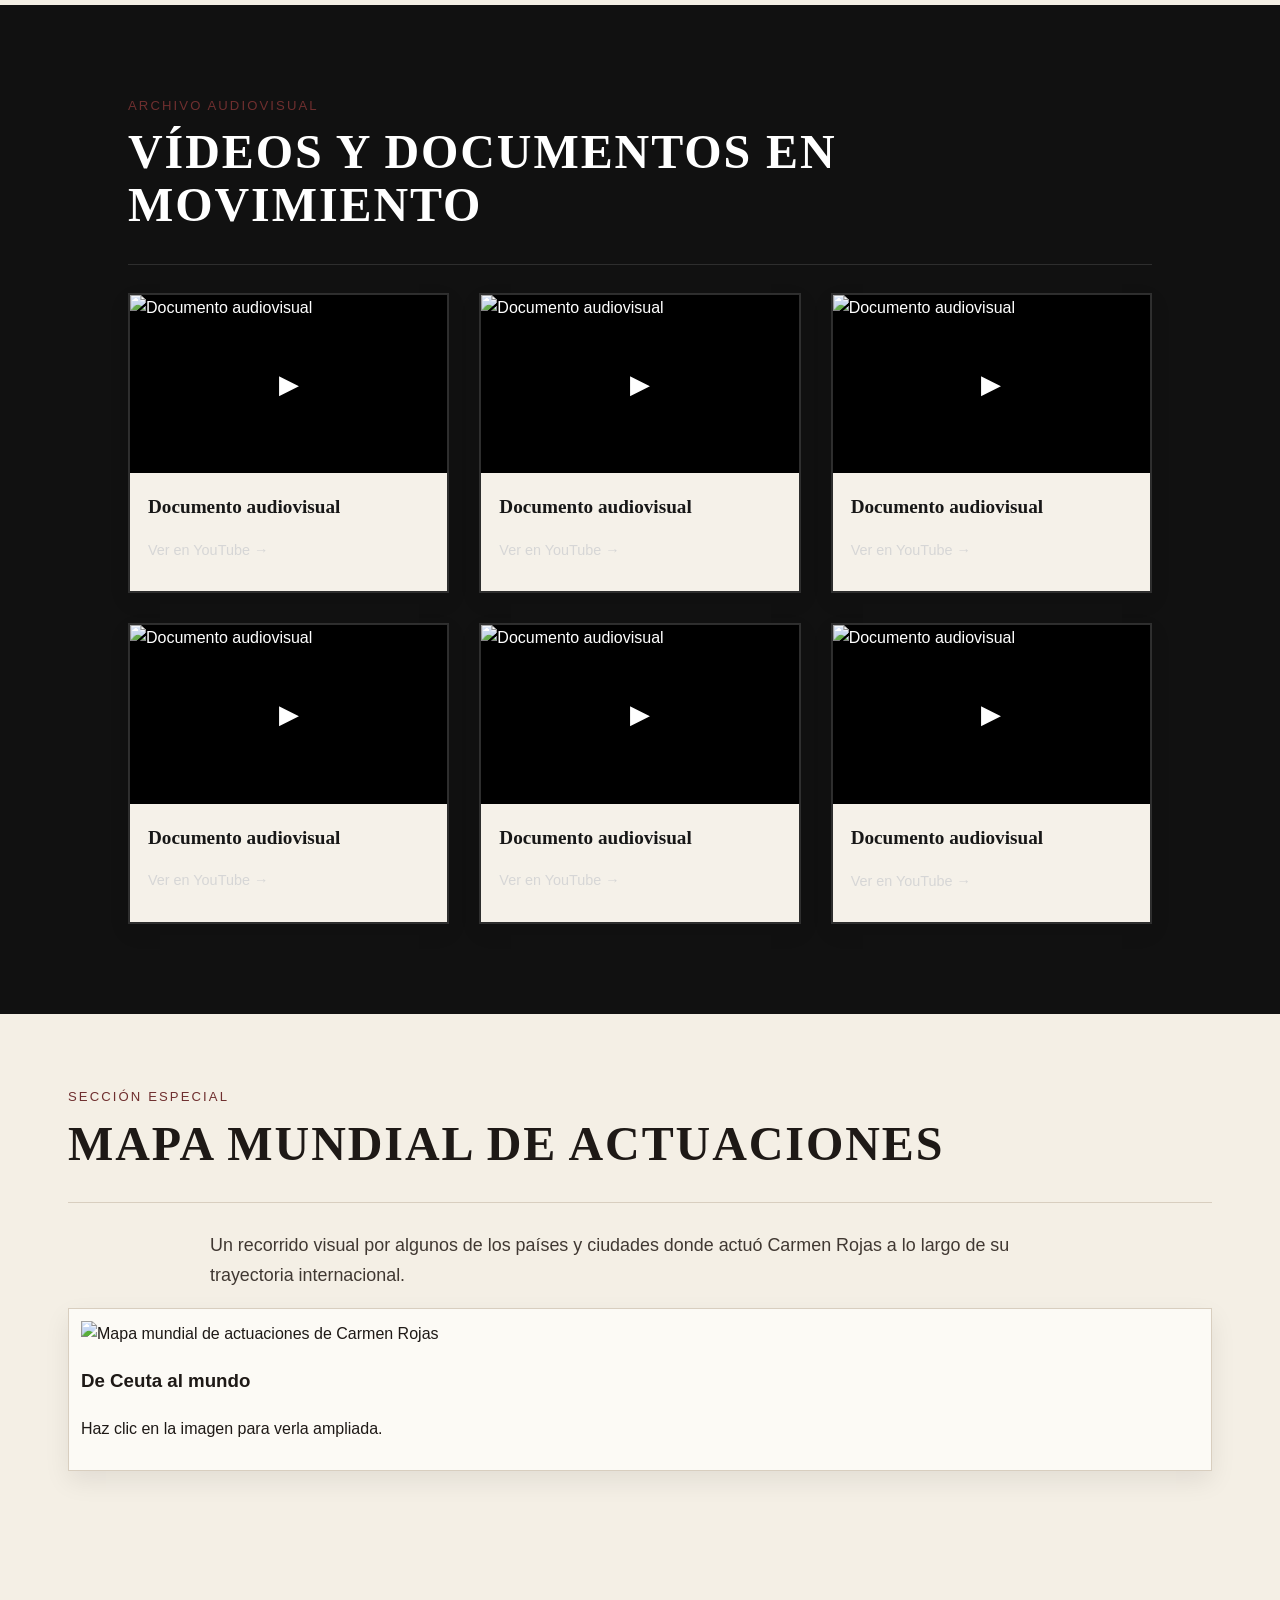
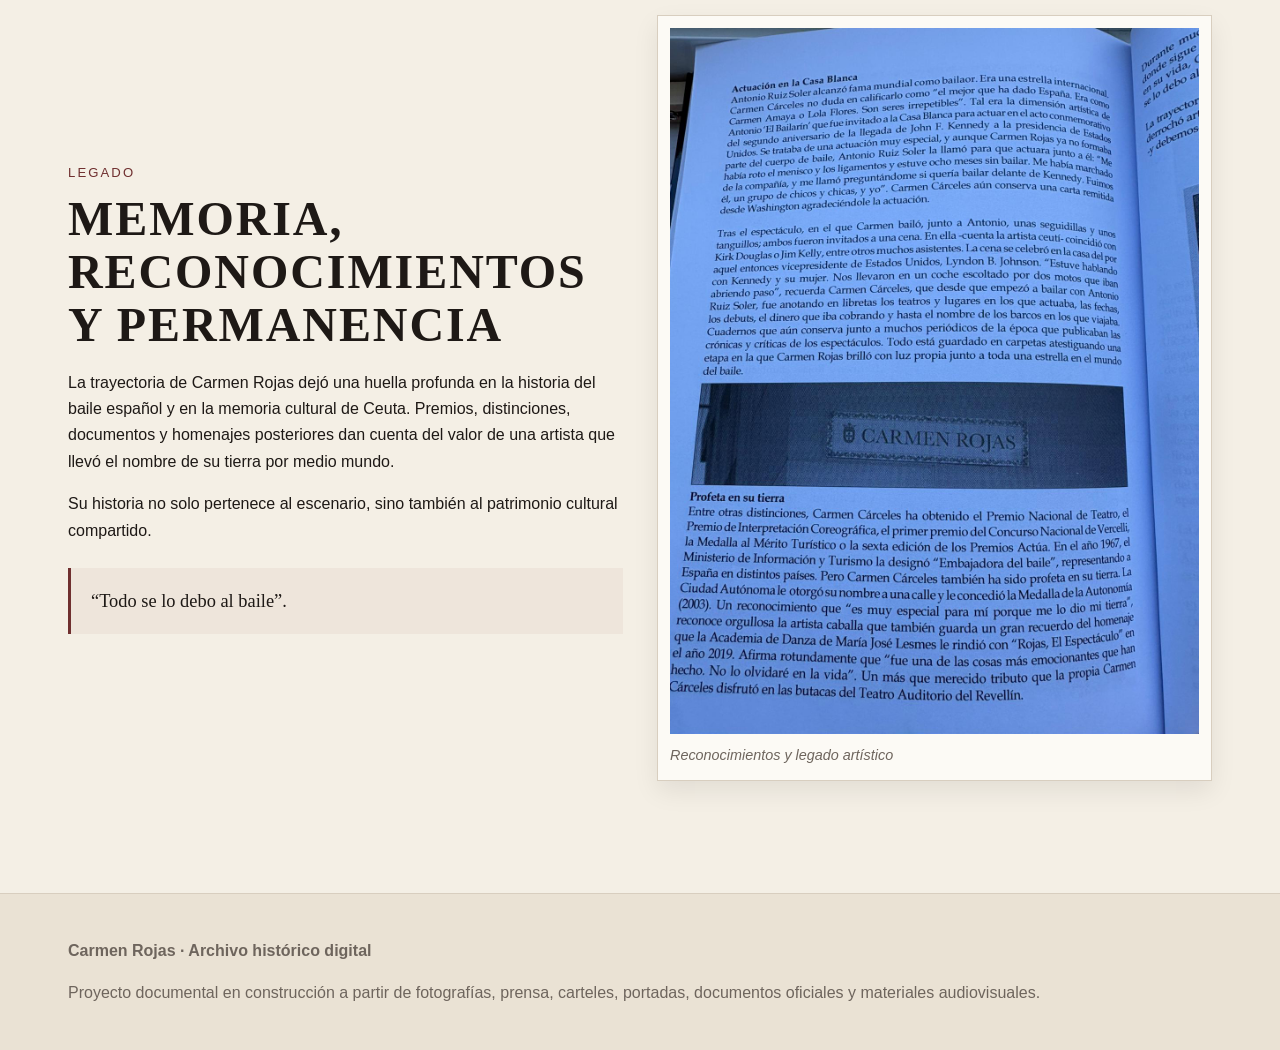
==== commit 9ba129be: "Update index.html" ====
--- a/index.html
+++ b/index.html
@@ -120,6 +120,36 @@
             </div>
             <div id="homeAudiovisualGrid" class="video-grid"></div>
         </section>
+        <section id="mapa-mundi" class="section reveal special-map-section">
+  <div class="section-header">
+    <div>
+      <p class="section-tag">Sección especial</p>
+      <h2 class="section-title">Mapa mundial de actuaciones</h2>
+    </div>
+  </div>
+
+  <div class="section-narrow">
+    <p class="lead">
+      Un recorrido visual por algunos de los países y ciudades donde actuó Carmen Rojas
+      a lo largo de su trayectoria internacional.
+    </p>
+  </div>
+
+  <article class="special-map-card archive-frame">
+    <div class="special-map-thumb">
+      <img
+        src="img/especiales/mapa-actuaciones.png"
+        alt="Mapa mundial de actuaciones de Carmen Rojas"
+      />
+    </div>
+    <div class="special-map-content">
+      <h3>De Ceuta al mundo</h3>
+      <p>
+        Haz clic en la imagen para verla ampliada.
+      </p>
+    </div>
+  </article>
+</section>
         <section id="legado" class="section reveal">
             <div class="split-layout">
                 <div class="text-panel">
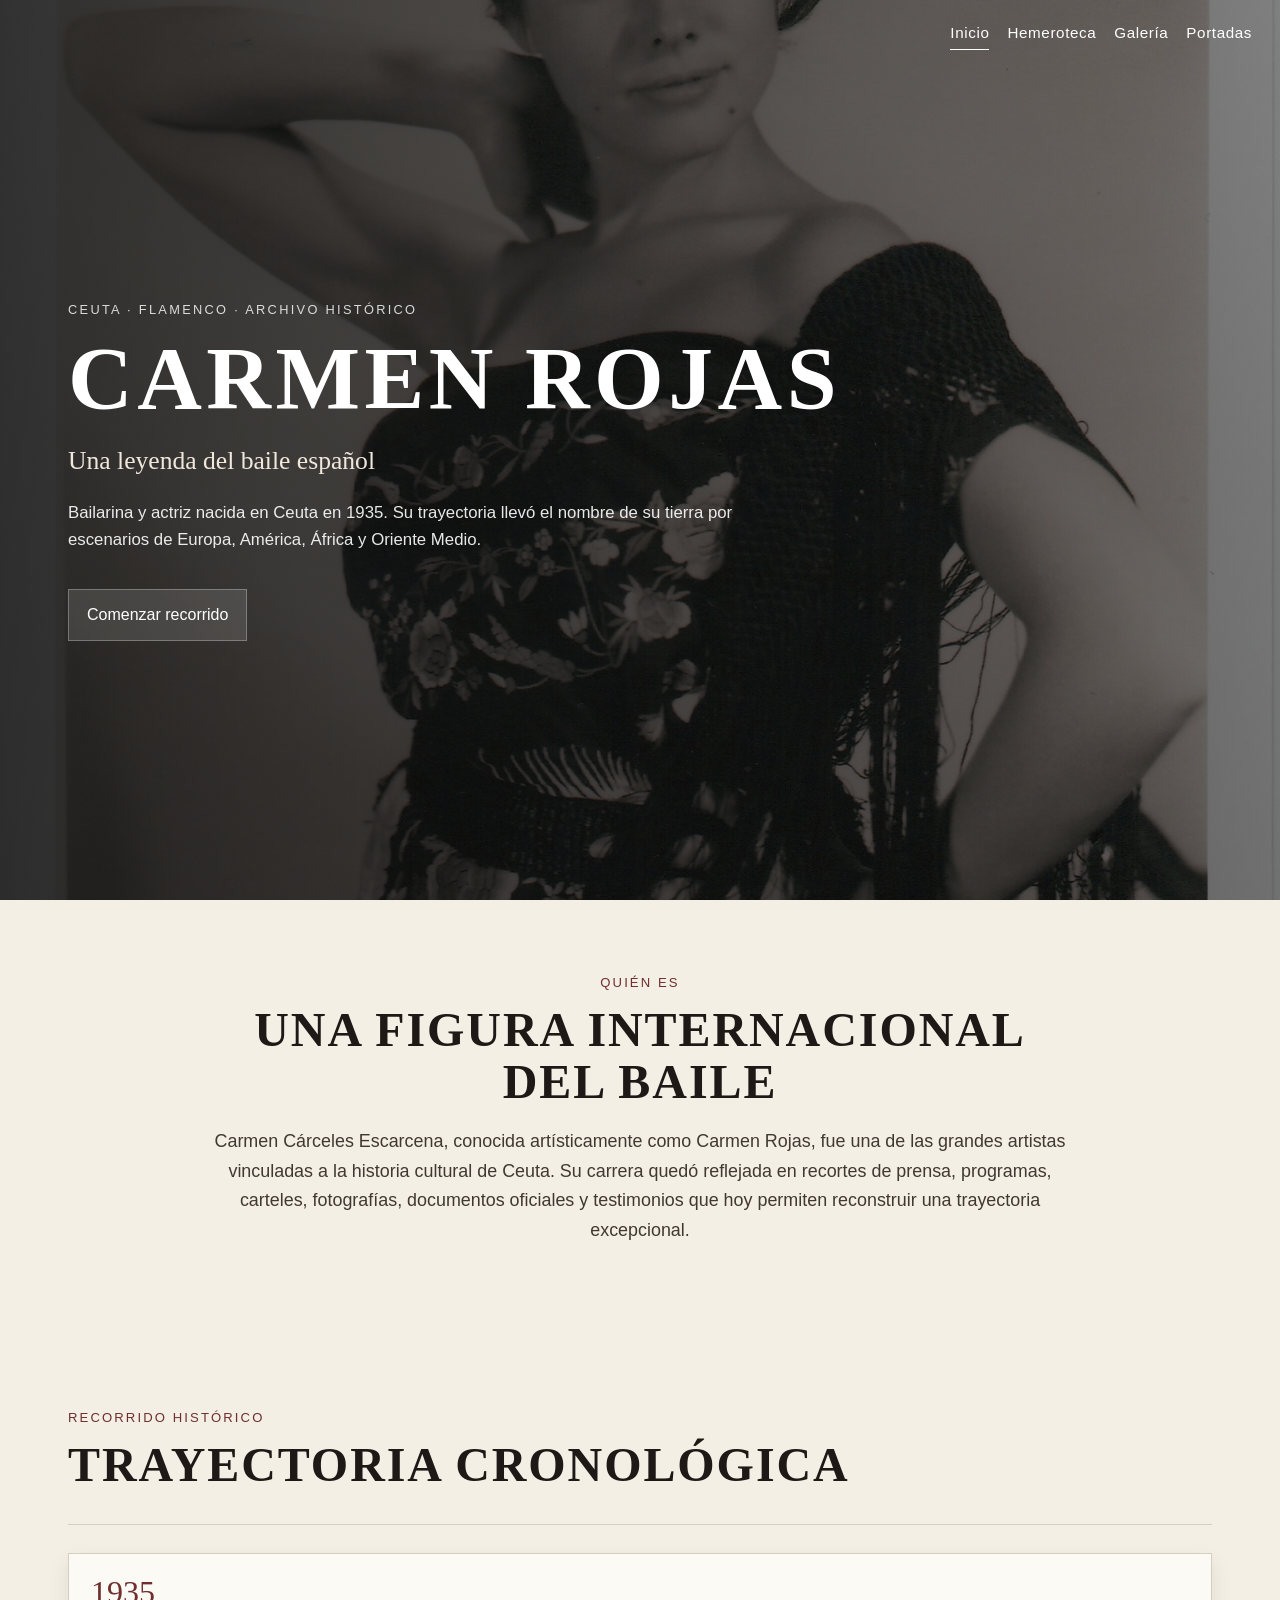
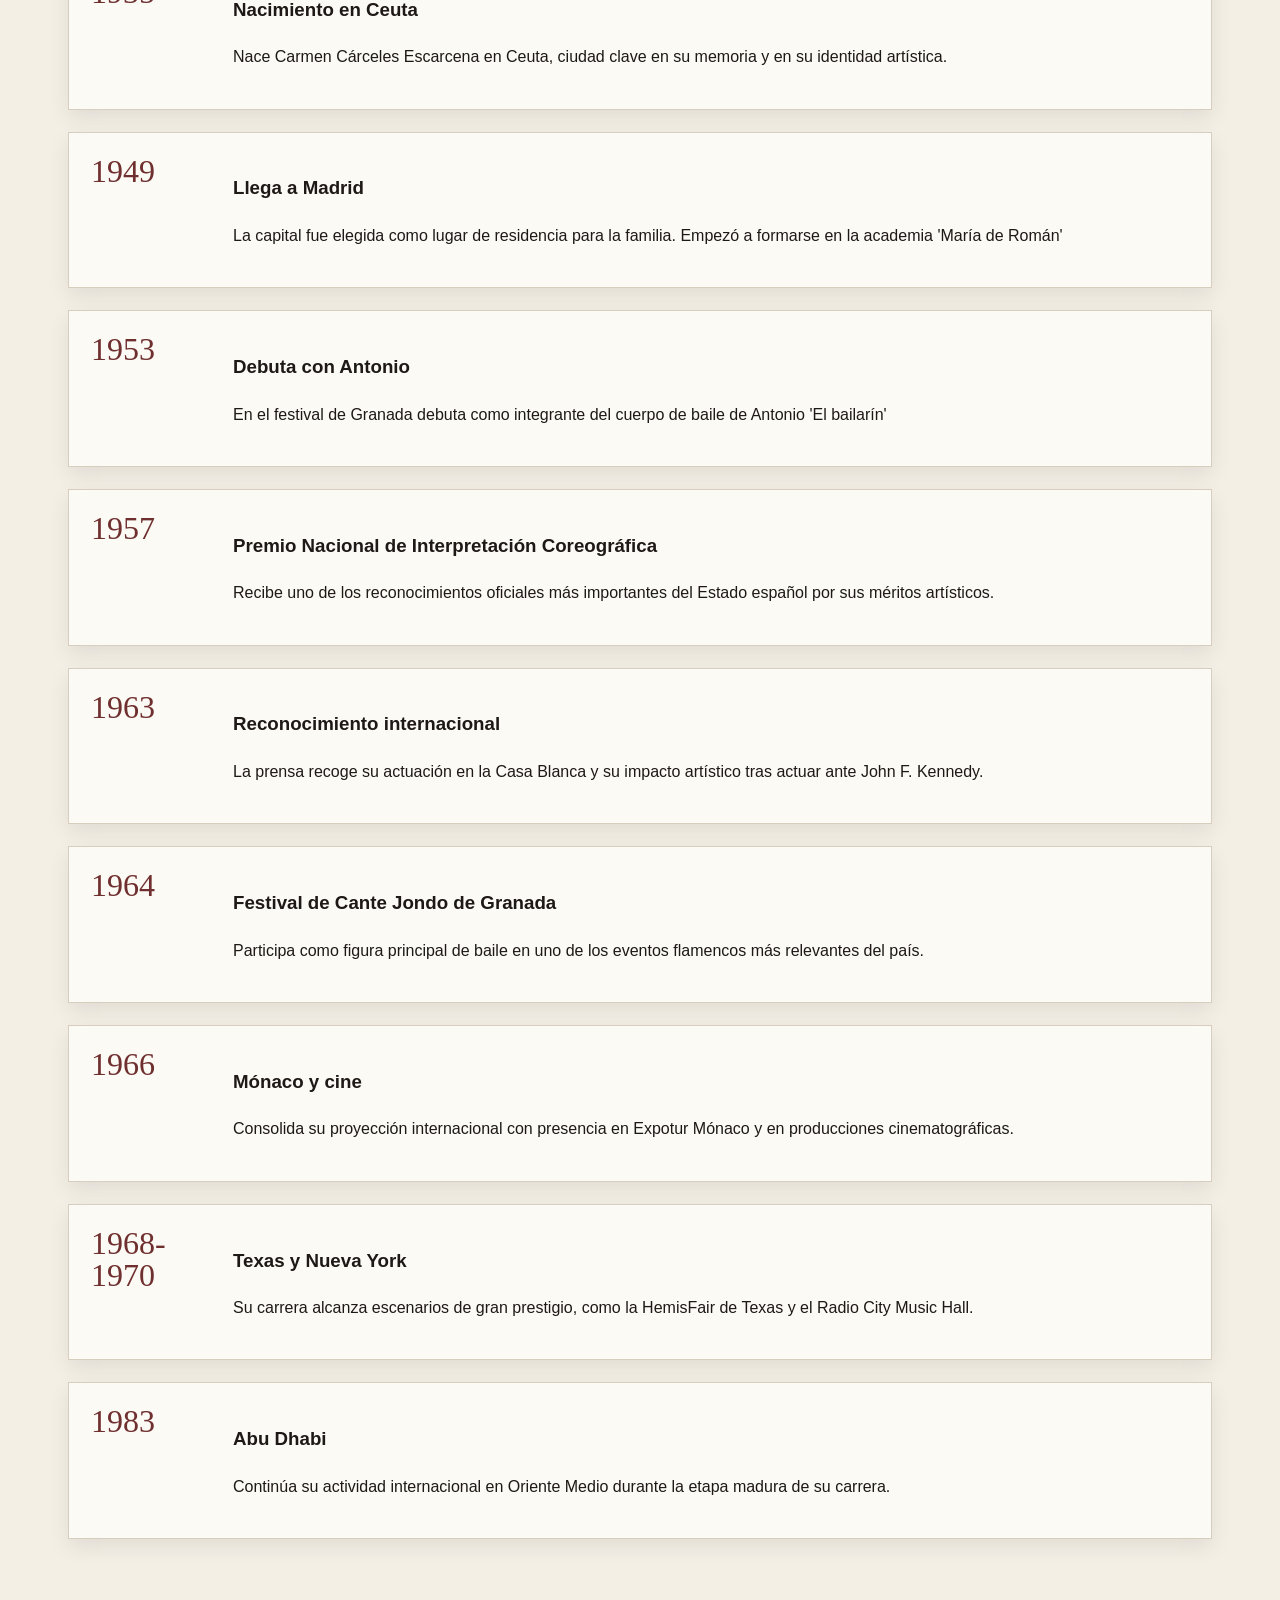
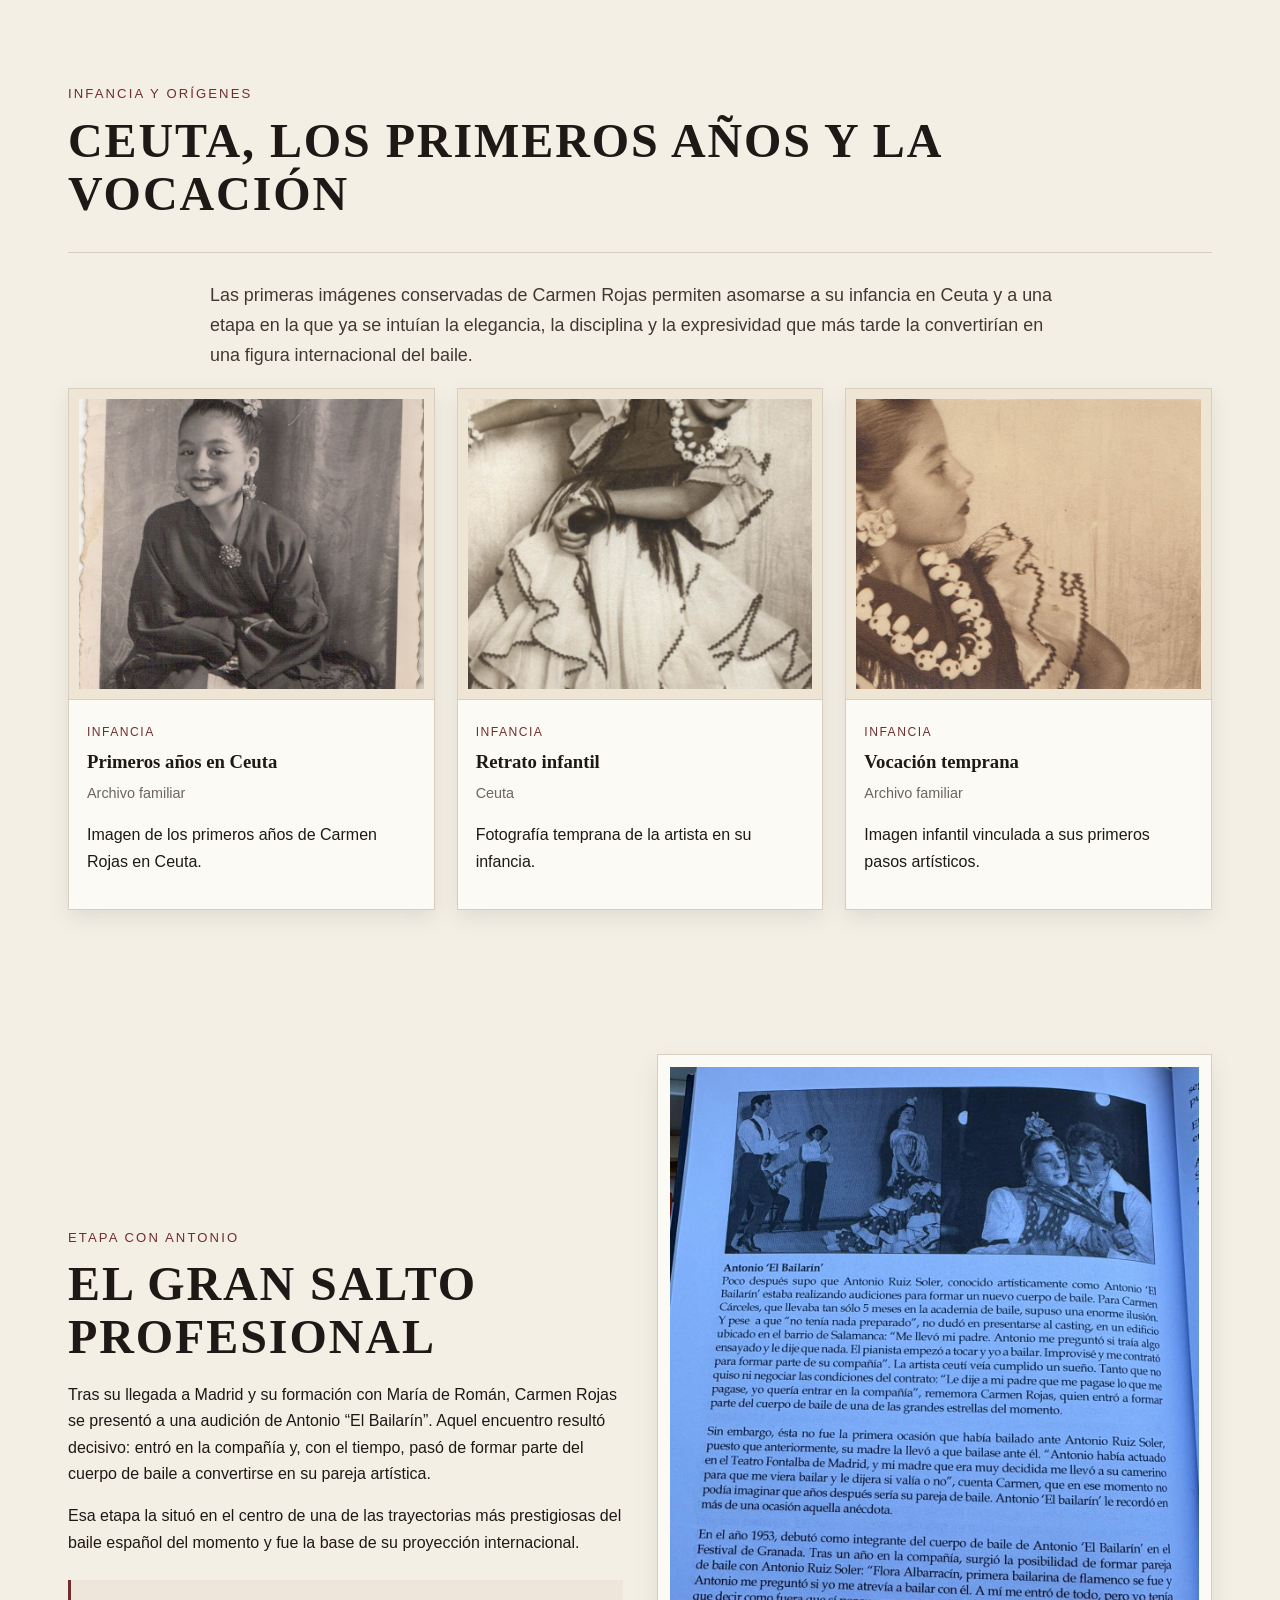
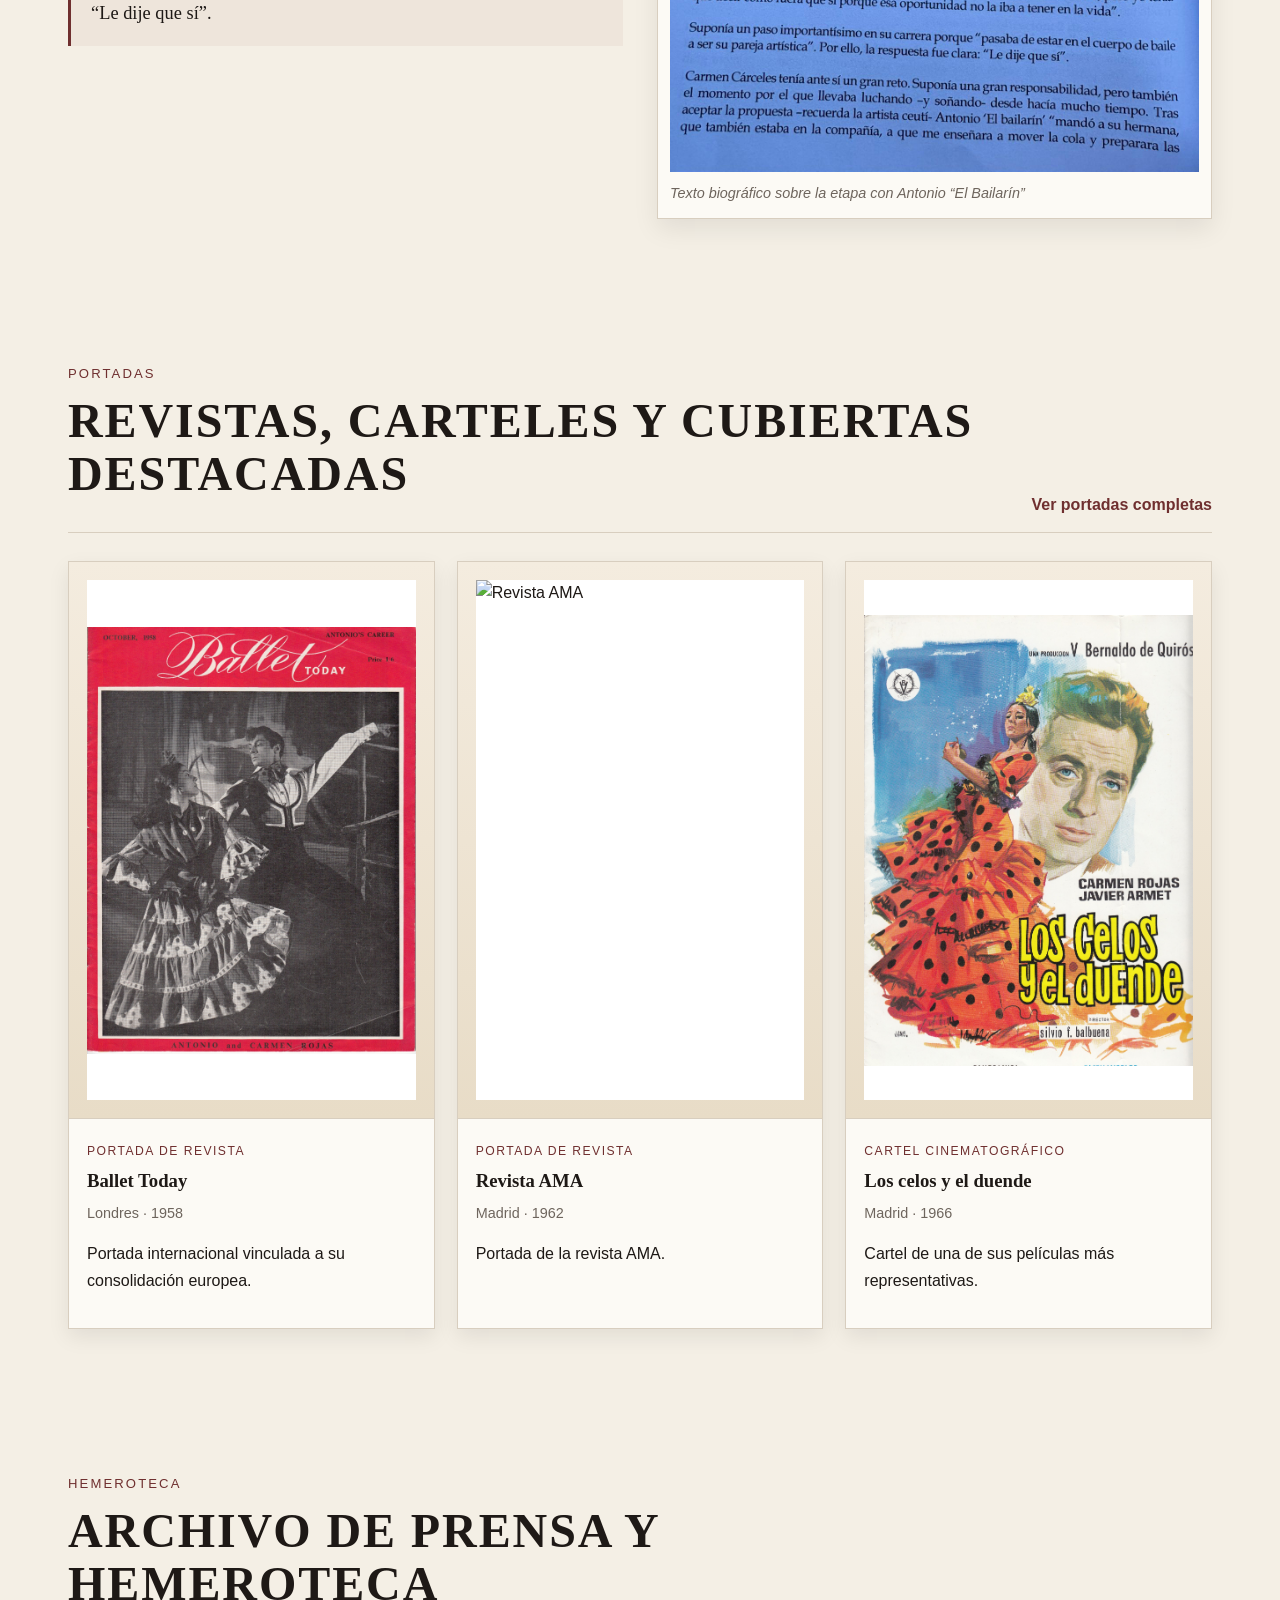
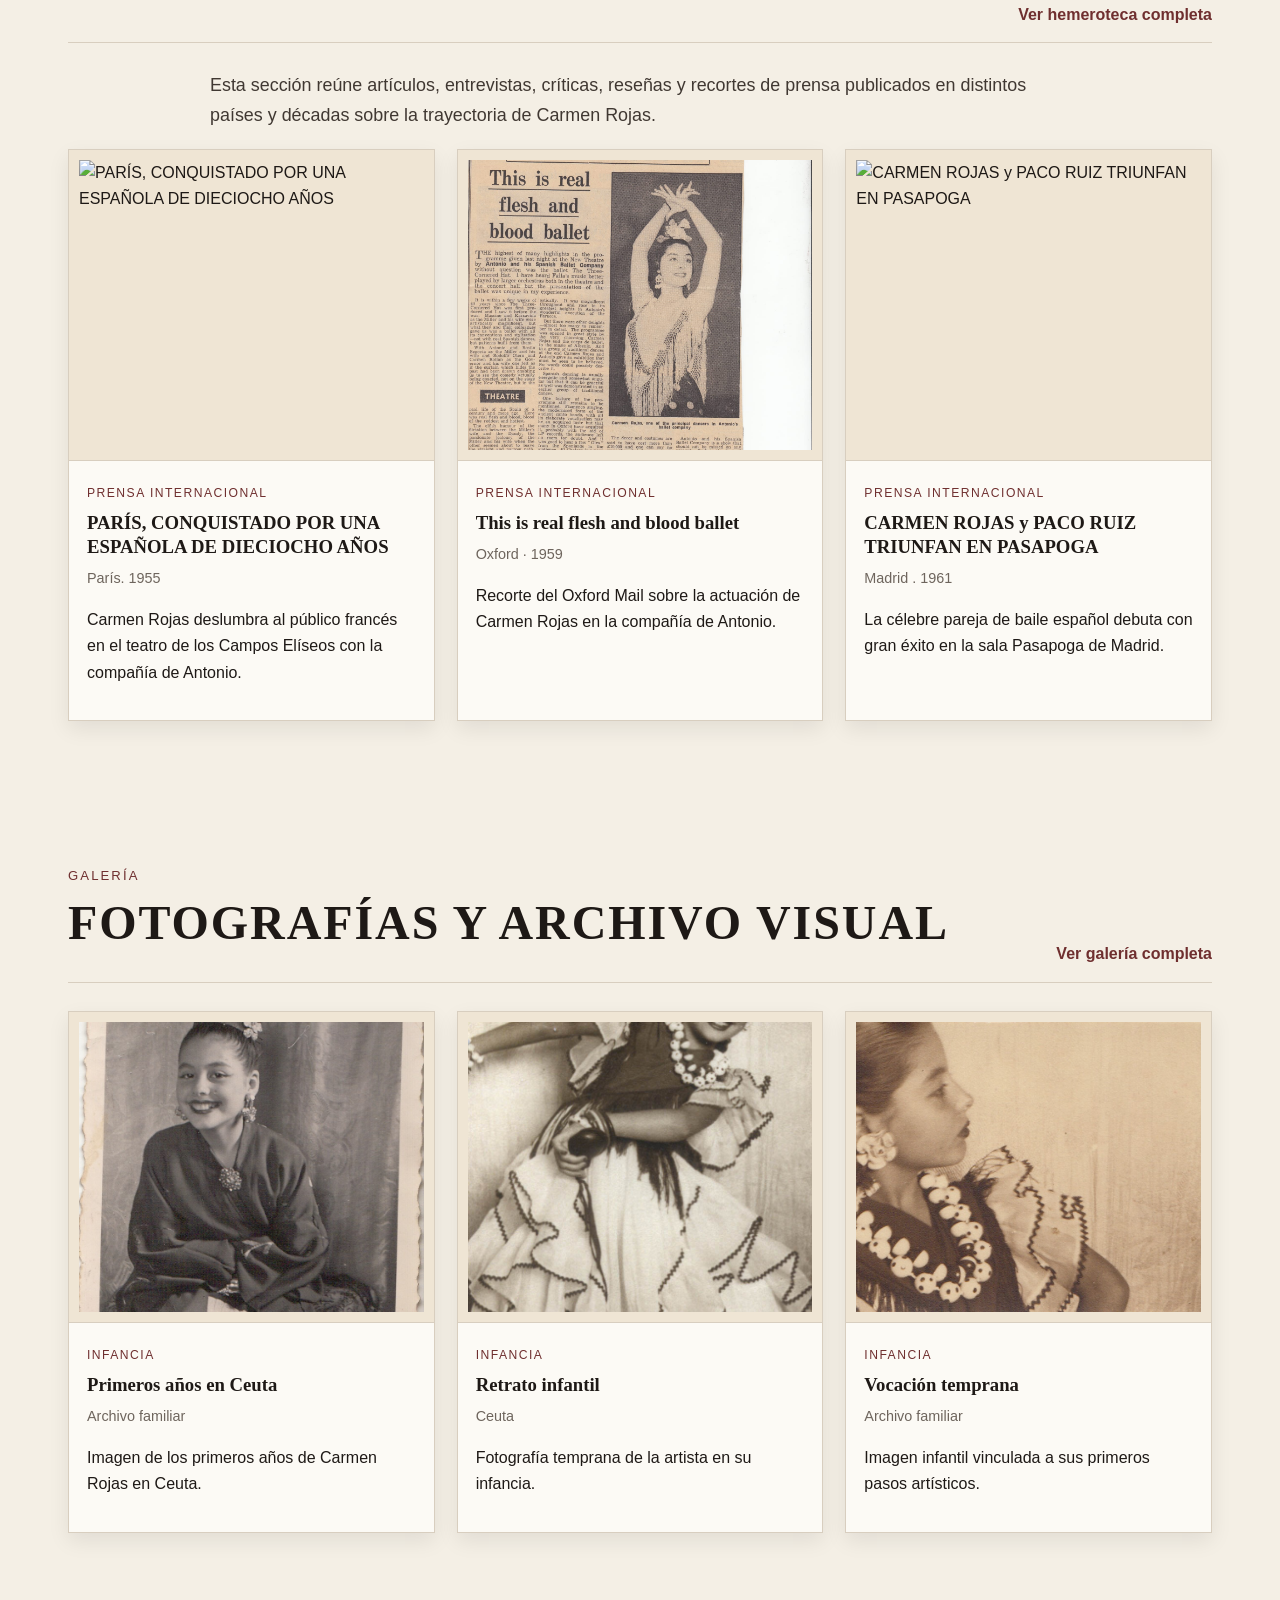
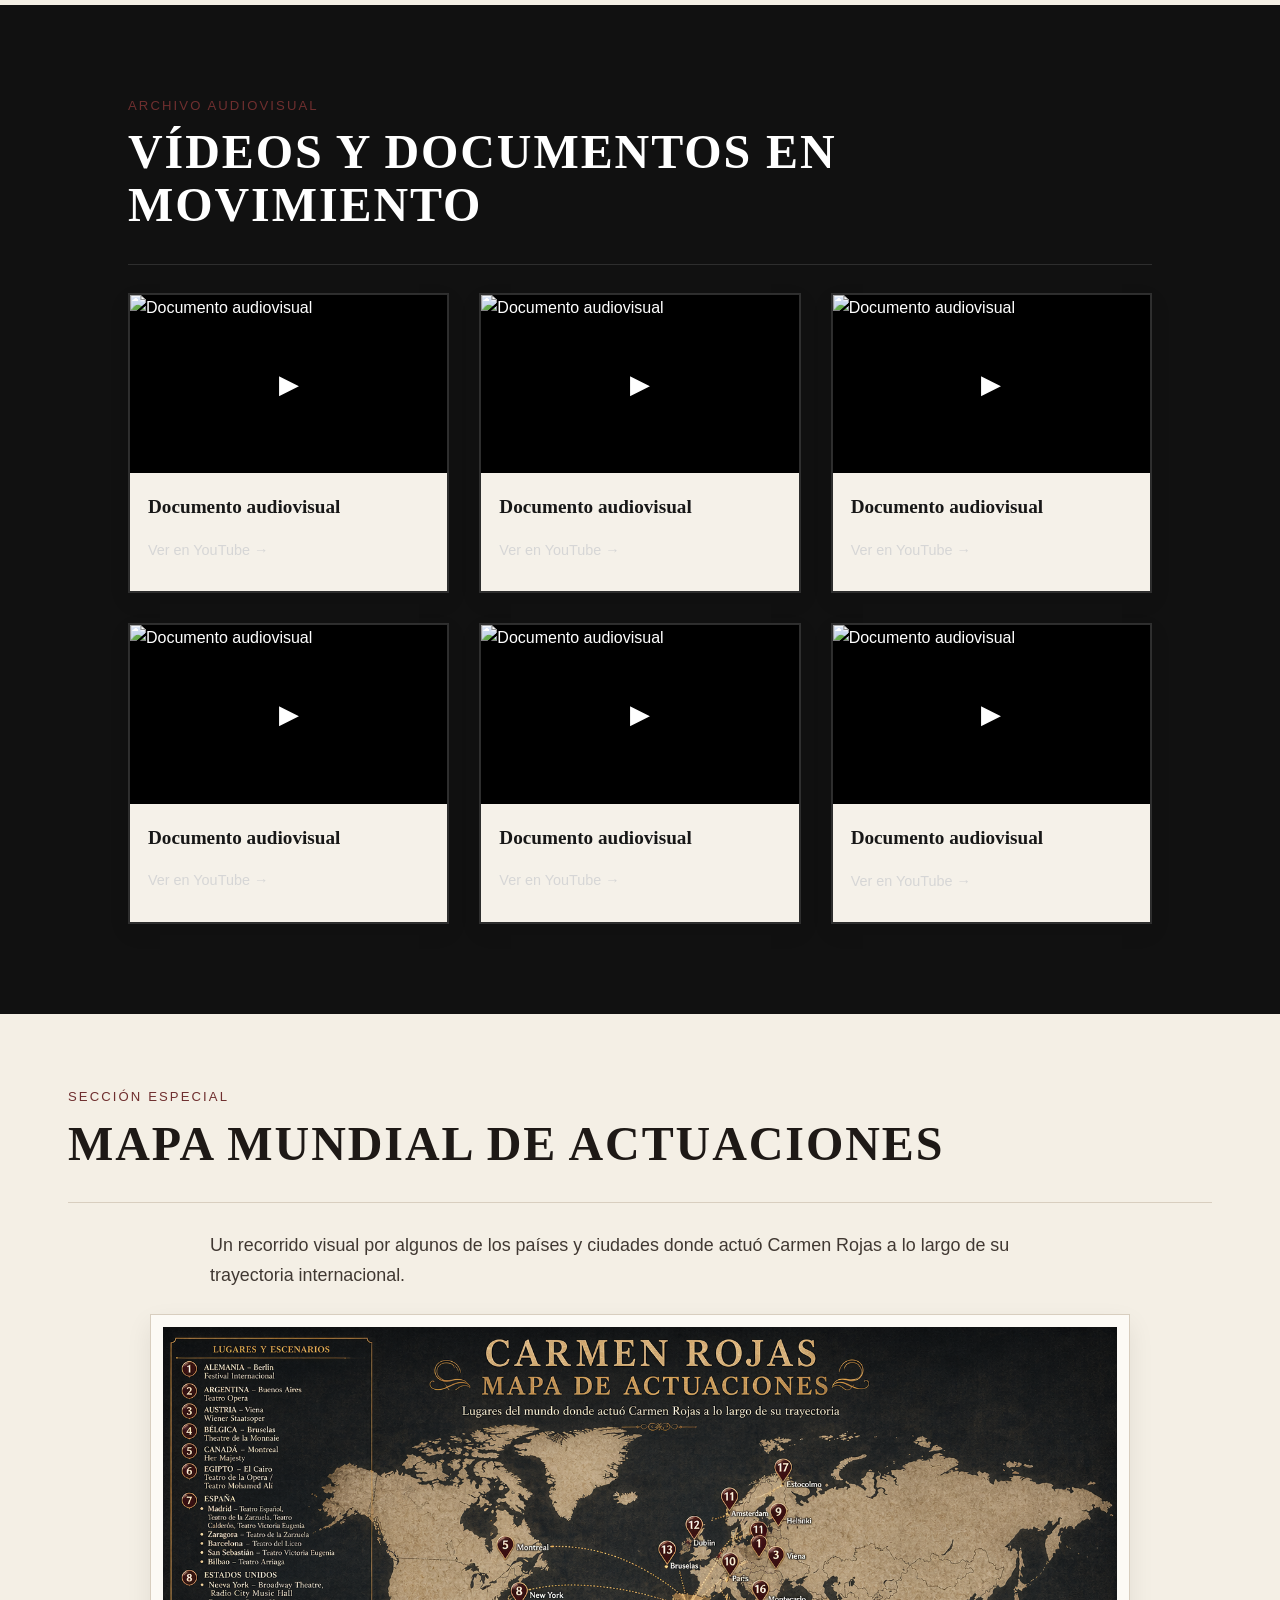
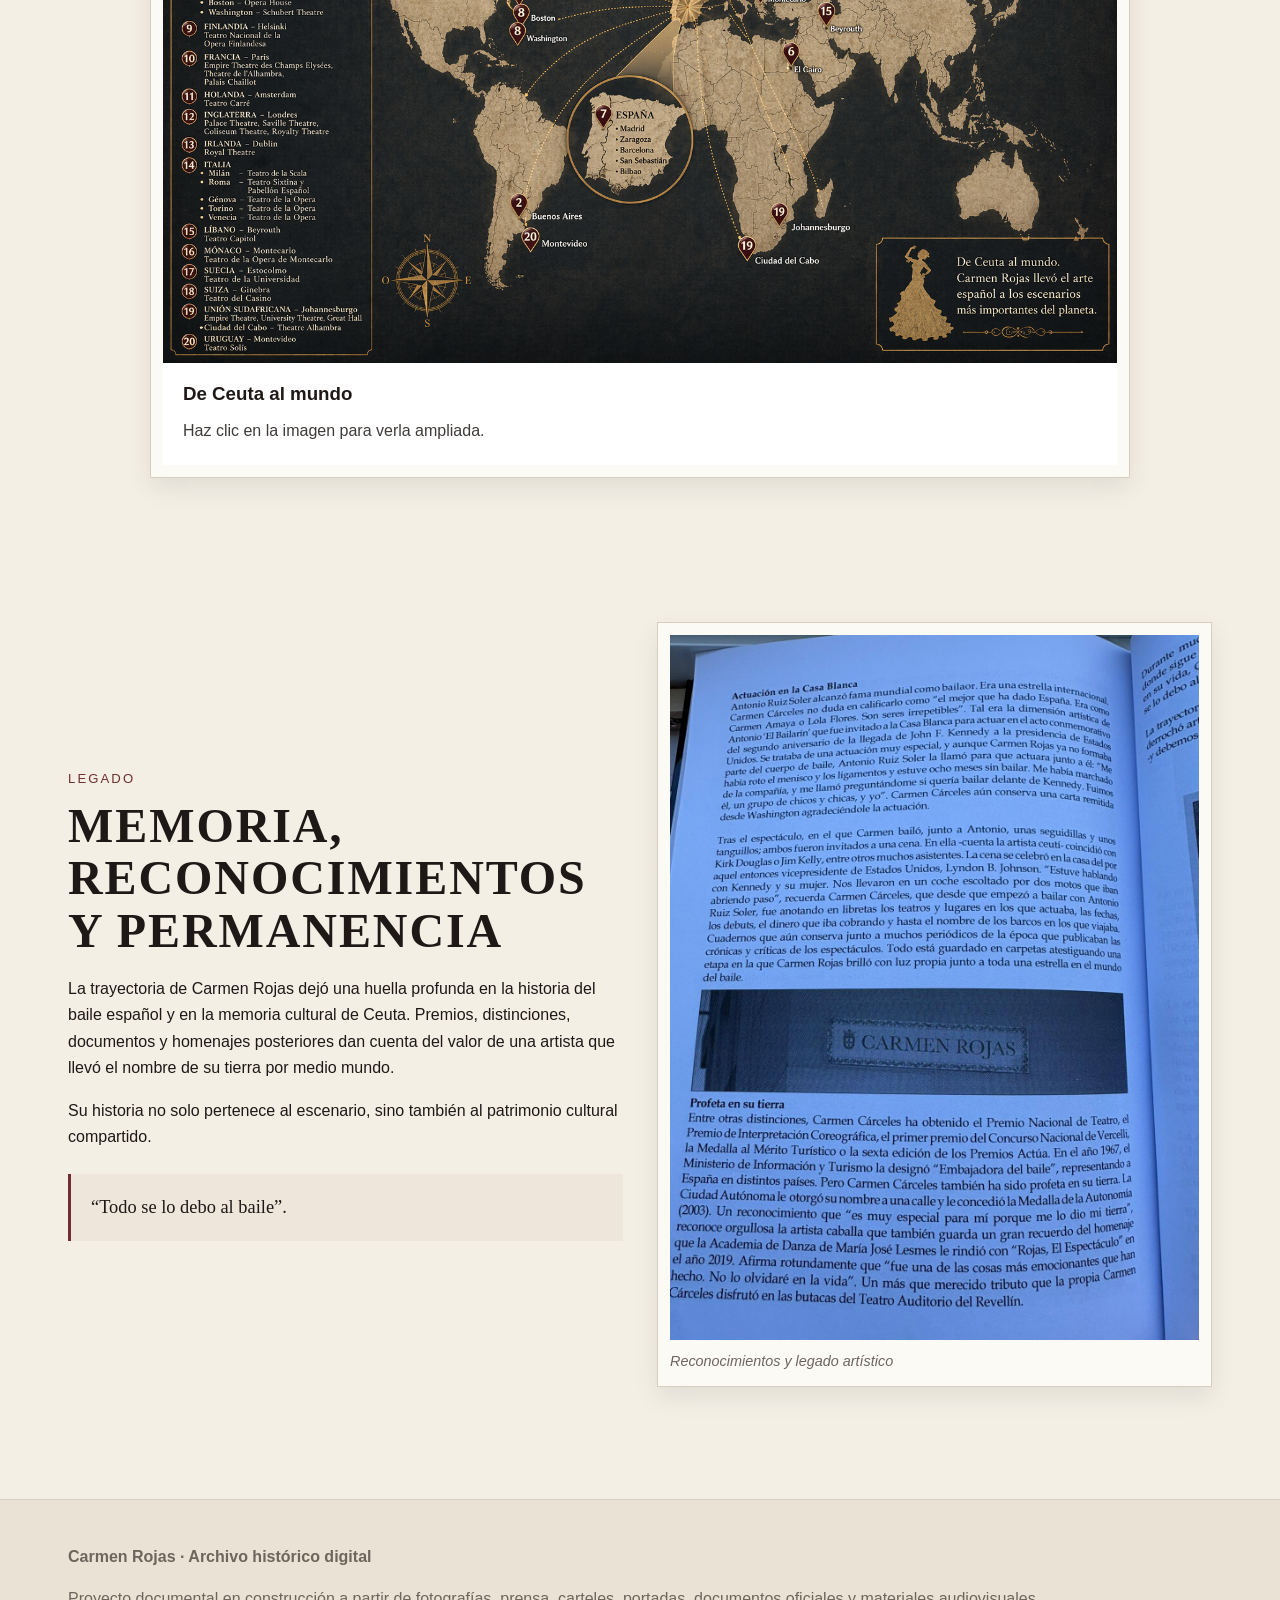
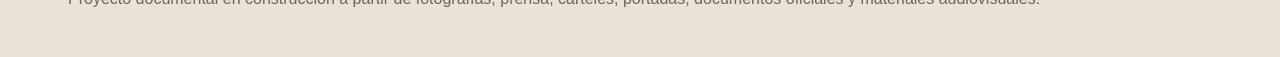
==== commit ea0fb12c: "Update index.html" ====
--- a/index.html
+++ b/index.html
@@ -137,10 +137,7 @@
 
   <article class="special-map-card archive-frame">
     <div class="special-map-thumb">
-      <img
-        src="img/especiales/mapa-actuaciones.png"
-        alt="Mapa mundial de actuaciones de Carmen Rojas"
-      />
+      <img src="img/especiales/mapa-actuaciones.png" alt="Mapa mundial de actuaciones de Carmen Rojas"/>
     </div>
     <div class="special-map-content">
       <h3>De Ceuta al mundo</h3>
--- a/css/styles.css
+++ b/css/styles.css
@@ -713,3 +713,43 @@
     grid-template-columns: 1fr
   }
 }
+.special-map-section .section-narrow {
+  margin-bottom: 1.5rem;
+}
+
+.special-map-card {
+  max-width: 980px;
+  margin: 0 auto;
+  overflow: hidden;
+  cursor: pointer;
+  transition: transform 0.25s ease, box-shadow 0.25s ease;
+}
+
+.special-map-card:hover {
+  transform: translateY(-4px);
+}
+
+.special-map-thumb {
+  background: #111;
+}
+
+.special-map-thumb img {
+  display: block;
+  width: 100%;
+  height: auto;
+  object-fit: cover;
+}
+
+.special-map-content {
+  padding: 1rem 1.25rem 1.25rem;
+  background: #fff;
+}
+
+.special-map-content h3 {
+  margin: 0 0 0.5rem;
+}
+
+.special-map-content p {
+  margin: 0;
+  opacity: 0.85;
+}
